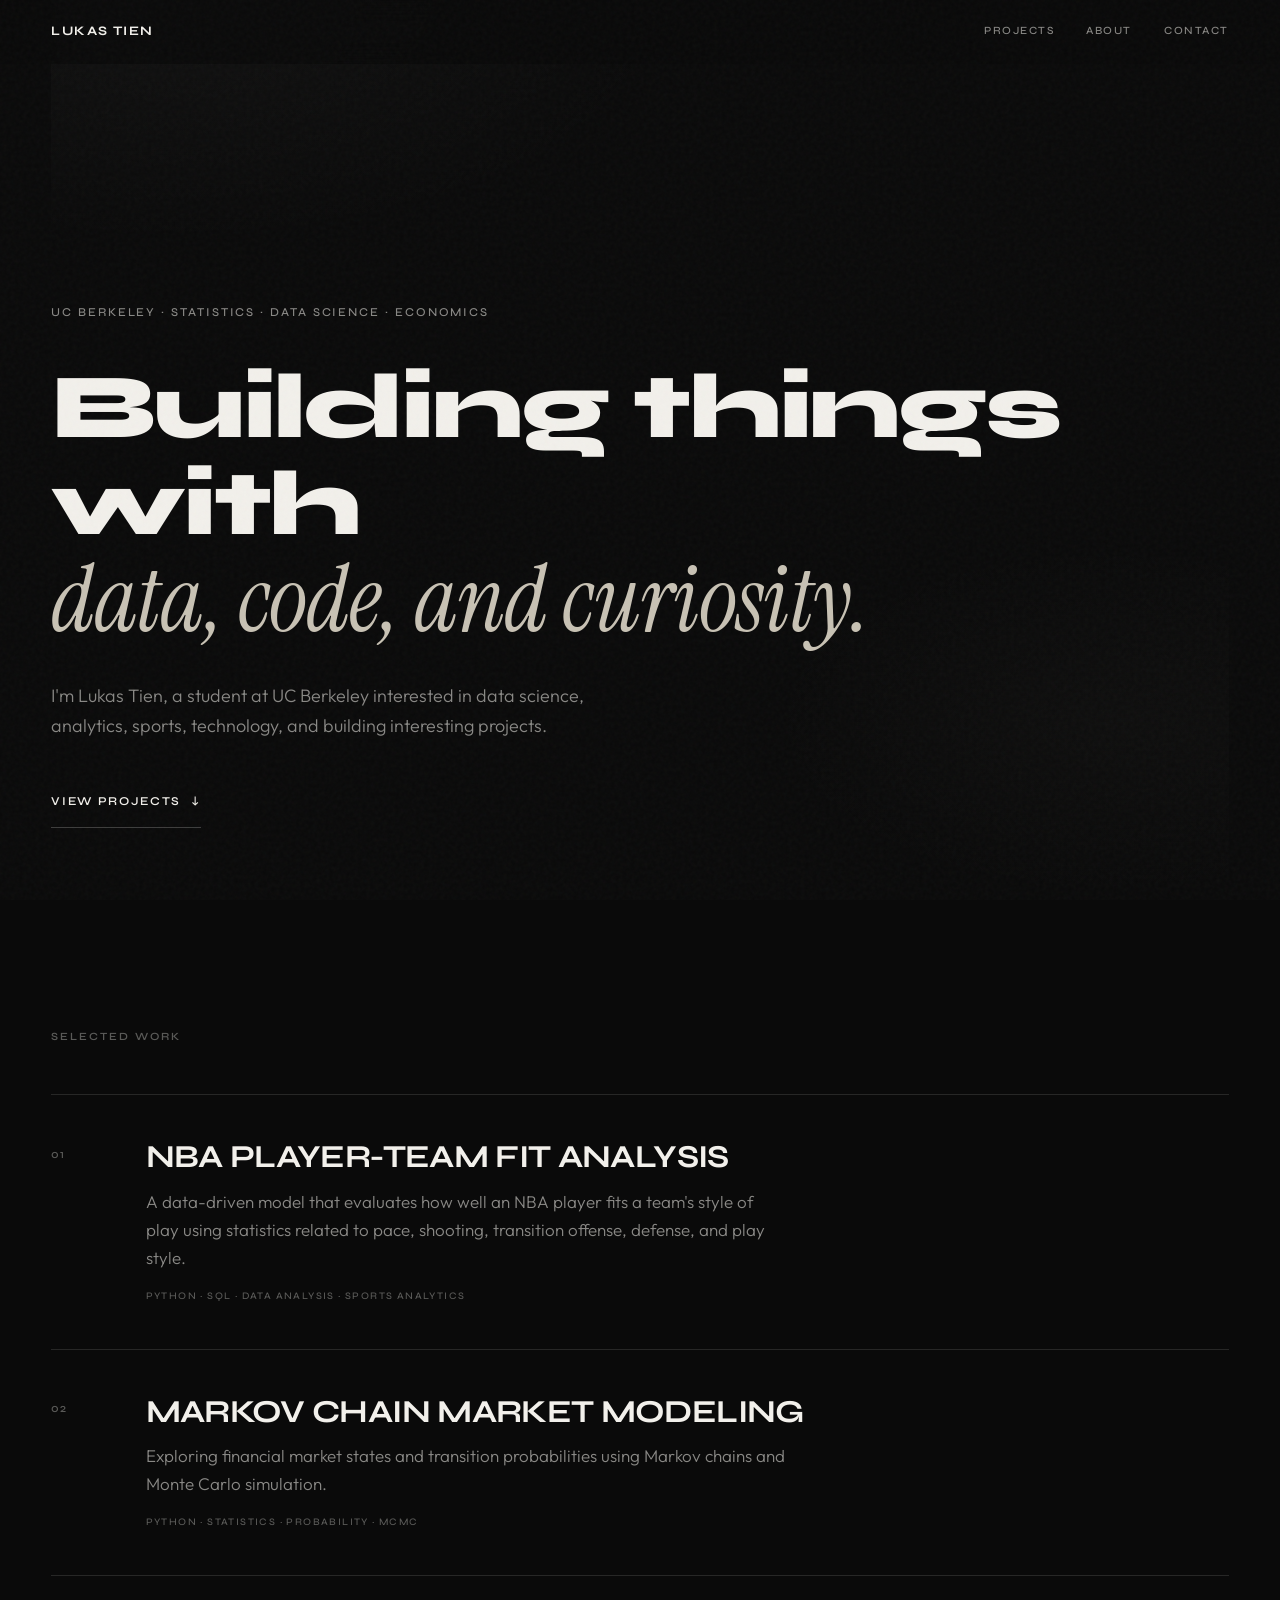
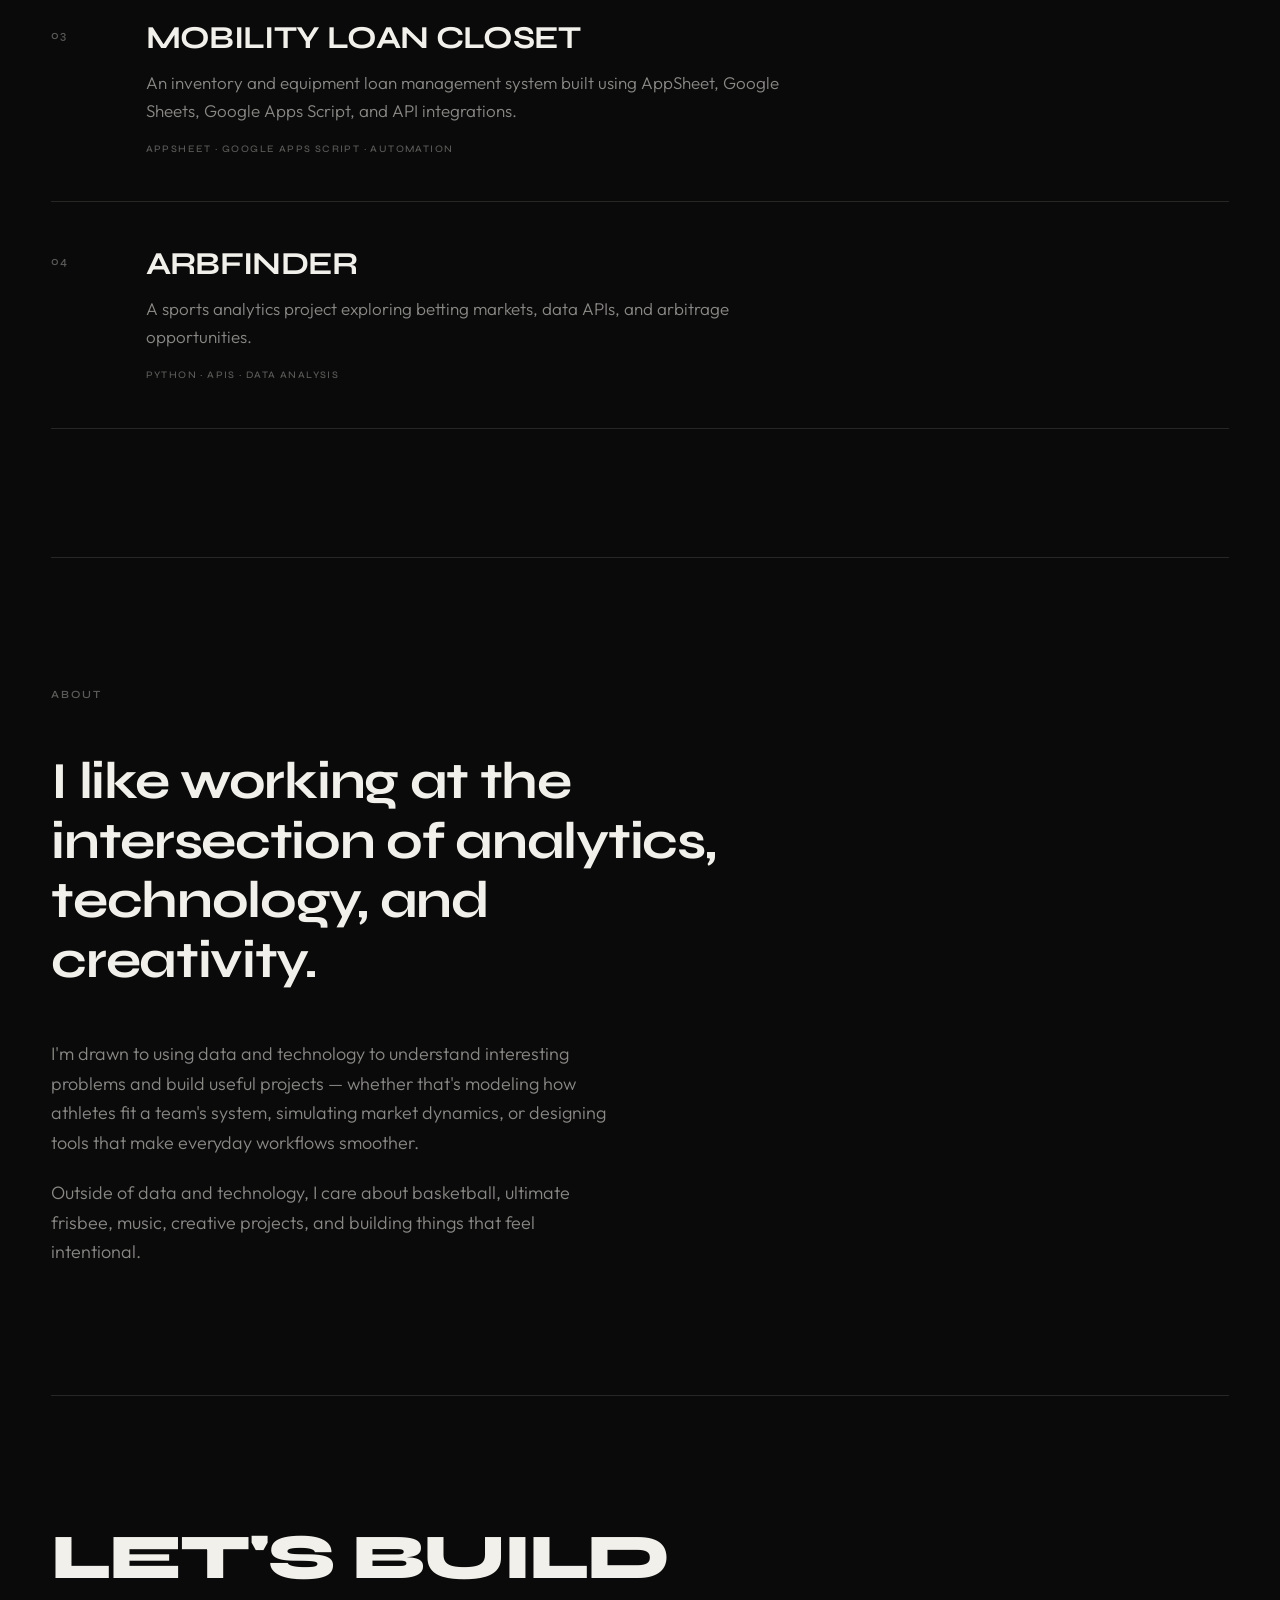
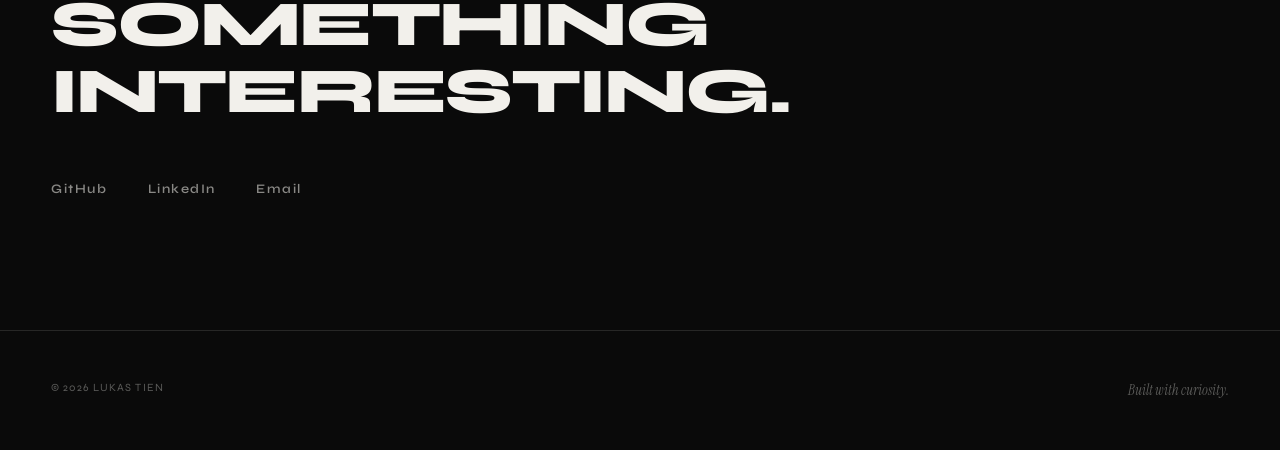
==== index.html @ 1d6b2a89 "Build personal portfolio website" ====
<!DOCTYPE html>
<html lang="en">
<head>
  <meta charset="UTF-8" />
  <meta name="viewport" content="width=device-width, initial-scale=1.0" />
  <meta name="description" content="Lukas Tien — UC Berkeley student exploring data science, analytics, and creative projects." />
  <title>Lukas Tien</title>

  <!-- Typography: Syne for display, Instrument Serif for accent, Outfit for body -->
  <link rel="preconnect" href="https://fonts.googleapis.com" />
  <link rel="preconnect" href="https://fonts.gstatic.com" crossorigin />
  <link href="https://fonts.googleapis.com/css2?family=Instrument+Serif:ital@0;1&family=Outfit:wght@300;400;500&family=Syne:wght@500;600;700;800&display=swap" rel="stylesheet" />

  <link rel="stylesheet" href="styles.css" />
</head>
<body>
  <!-- Navigation -->
  <header class="site-header">
    <a href="#top" class="logo">LUKAS TIEN</a>
    <nav class="nav" aria-label="Primary">
      <a href="#projects">PROJECTS</a>
      <a href="#about">ABOUT</a>
      <a href="#contact">CONTACT</a>
    </nav>
    <button class="nav-toggle" aria-label="Open menu" aria-expanded="false">
      <span></span>
      <span></span>
    </button>
  </header>

  <nav class="mobile-nav" aria-label="Mobile" hidden>
    <a href="#projects">PROJECTS</a>
    <a href="#about">ABOUT</a>
    <a href="#contact">CONTACT</a>
  </nav>

  <main id="top">
    <!-- Hero -->
    <section class="hero" aria-label="Introduction">
      <p class="hero-eyebrow">UC BERKELEY · STATISTICS · DATA SCIENCE · ECONOMICS</p>
      <h1 class="hero-headline">
        Building things with<br />
        <em>data, code, and curiosity.</em>
      </h1>
      <p class="hero-desc">
        I'm Lukas Tien, a student at UC Berkeley interested in data science,
        analytics, sports, technology, and building interesting projects.
      </p>
      <a href="#projects" class="cta">VIEW PROJECTS <span class="cta-arrow">↓</span></a>
    </section>

    <!-- Projects -->
    <section id="projects" class="projects" aria-labelledby="projects-title">
      <h2 id="projects-title" class="section-label">SELECTED WORK</h2>

      <div class="project-list">
        <!-- Swap the <div class="project-link"> for an <a href="..."> when you have a project URL -->
        <article class="project">
          <div class="project-link">
            <span class="project-number">01</span>
            <div class="project-body">
              <h3 class="project-title">NBA PLAYER-TEAM FIT ANALYSIS</h3>
              <p class="project-desc">
                A data-driven model that evaluates how well an NBA player fits a team's
                style of play using statistics related to pace, shooting, transition
                offense, defense, and play style.
              </p>
              <p class="project-tech">PYTHON · SQL · DATA ANALYSIS · SPORTS ANALYTICS</p>
            </div>
            <span class="project-indicator" aria-hidden="true">→</span>
          </div>
        </article>

        <article class="project">
          <div class="project-link">
            <span class="project-number">02</span>
            <div class="project-body">
              <h3 class="project-title">MARKOV CHAIN MARKET MODELING</h3>
              <p class="project-desc">
                Exploring financial market states and transition probabilities using
                Markov chains and Monte Carlo simulation.
              </p>
              <p class="project-tech">PYTHON · STATISTICS · PROBABILITY · MCMC</p>
            </div>
            <span class="project-indicator" aria-hidden="true">→</span>
          </div>
        </article>

        <article class="project">
          <div class="project-link">
            <span class="project-number">03</span>
            <div class="project-body">
              <h3 class="project-title">MOBILITY LOAN CLOSET</h3>
              <p class="project-desc">
                An inventory and equipment loan management system built using AppSheet,
                Google Sheets, Google Apps Script, and API integrations.
              </p>
              <p class="project-tech">APPSHEET · GOOGLE APPS SCRIPT · AUTOMATION</p>
            </div>
            <span class="project-indicator" aria-hidden="true">→</span>
          </div>
        </article>

        <article class="project">
          <div class="project-link">
            <span class="project-number">04</span>
            <div class="project-body">
              <h3 class="project-title">ARBFINDER</h3>
              <p class="project-desc">
                A sports analytics project exploring betting markets, data APIs,
                and arbitrage opportunities.
              </p>
              <p class="project-tech">PYTHON · APIS · DATA ANALYSIS</p>
            </div>
            <span class="project-indicator" aria-hidden="true">→</span>
          </div>
        </article>
      </div>
    </section>

    <!-- About -->
    <section id="about" class="about" aria-labelledby="about-title">
      <h2 id="about-title" class="section-label">ABOUT</h2>
      <p class="about-lead">
        I like working at the intersection of analytics, technology, and creativity.
      </p>
      <div class="about-content">
        <p>
          I'm drawn to using data and technology to understand interesting problems
          and build useful projects — whether that's modeling how athletes fit a
          team's system, simulating market dynamics, or designing tools that make
          everyday workflows smoother.
        </p>
        <p>
          Outside of data and technology, I care about basketball, ultimate frisbee,
          music, creative projects, and building things that feel intentional.
        </p>
      </div>
    </section>

    <!-- Contact -->
    <section id="contact" class="contact" aria-labelledby="contact-title">
      <h2 id="contact-title" class="contact-headline">
        LET'S BUILD SOMETHING INTERESTING.
      </h2>
      <ul class="contact-links">
        <!-- Replace these URLs with your own -->
        <li>
          <a href="https://github.com/lukastien" target="_blank" rel="noopener noreferrer">
            GitHub
          </a>
        </li>
        <li>
          <!-- TODO: Replace with your LinkedIn URL -->
          <a href="https://linkedin.com/in/YOUR_LINKEDIN" target="_blank" rel="noopener noreferrer">
            LinkedIn
          </a>
        </li>
        <li>
          <!-- TODO: Replace with your email -->
          <a href="mailto:YOUR_EMAIL@example.com">
            Email
          </a>
        </li>
      </ul>
    </section>
  </main>

  <footer class="site-footer">
    <p>© 2026 LUKAS TIEN</p>
    <p class="footer-note">Built with curiosity.</p>
  </footer>

  <script src="script.js"></script>
</body>
</html>
---- styles.css ----
/* ========================================
   Lukas Tien — Portfolio
   Minimal editorial / creative studio
   ======================================== */

:root {
  --bg: #0a0a0a;
  --bg-elevated: #111111;
  --text: #f2f0eb;
  --text-muted: rgba(242, 240, 235, 0.55);
  --text-faint: rgba(242, 240, 235, 0.35);
  --border: rgba(242, 240, 235, 0.12);
  --border-strong: rgba(242, 240, 235, 0.22);
  --accent-serif: #c8c2b4;

  --font-display: "Syne", sans-serif;
  --font-serif: "Instrument Serif", Georgia, serif;
  --font-body: "Outfit", sans-serif;

  --space-xs: 0.5rem;
  --space-sm: 1rem;
  --space-md: 1.5rem;
  --space-lg: 3rem;
  --space-xl: 5rem;
  --space-2xl: 8rem;

  --header-h: 4rem;
  --ease: cubic-bezier(0.22, 1, 0.36, 1);
}

/* Reset */
*,
*::before,
*::after {
  box-sizing: border-box;
  margin: 0;
  padding: 0;
}

html {
  scroll-behavior: smooth;
  scroll-padding-top: var(--header-h);
}

body {
  background: var(--bg);
  color: var(--text);
  font-family: var(--font-body);
  font-weight: 300;
  font-size: 1.0625rem;
  line-height: 1.65;
  -webkit-font-smoothing: antialiased;
  -moz-osx-font-smoothing: grayscale;
  overflow-x: hidden;
}

a {
  color: inherit;
  text-decoration: none;
}

img {
  max-width: 100%;
  display: block;
}

ul {
  list-style: none;
}

/* Subtle grain texture for atmosphere (not a flat single color) */
body::before {
  content: "";
  position: fixed;
  inset: 0;
  pointer-events: none;
  z-index: 9999;
  opacity: 0.035;
  background-image: url("data:image/svg+xml,%3Csvg viewBox='0 0 256 256' xmlns='http://www.w3.org/2000/svg'%3E%3Cfilter id='n'%3E%3CfeTurbulence type='fractalNoise' baseFrequency='0.85' numOctaves='4' stitchTiles='stitch'/%3E%3C/filter%3E%3Crect width='100%25' height='100%25' filter='url(%23n)'/%3E%3C/svg%3E");
}

/* ========================================
   Header / Nav
   ======================================== */

.site-header {
  position: fixed;
  top: 0;
  left: 0;
  right: 0;
  z-index: 100;
  display: flex;
  align-items: center;
  justify-content: space-between;
  height: var(--header-h);
  padding: 0 clamp(1.25rem, 4vw, 3.5rem);
  background: rgba(10, 10, 10, 0.85);
  backdrop-filter: blur(12px);
  -webkit-backdrop-filter: blur(12px);
  border-bottom: 1px solid transparent;
  transition: border-color 0.3s var(--ease);
}

.site-header.scrolled {
  border-bottom-color: var(--border);
}

.logo {
  font-family: var(--font-display);
  font-weight: 700;
  font-size: 0.8125rem;
  letter-spacing: 0.12em;
  transition: opacity 0.25s var(--ease);
}

.logo:hover {
  opacity: 0.6;
}

.nav {
  display: flex;
  gap: 2rem;
}

.nav a {
  font-family: var(--font-display);
  font-weight: 500;
  font-size: 0.6875rem;
  letter-spacing: 0.14em;
  color: var(--text-muted);
  transition: color 0.25s var(--ease);
}

.nav a:hover {
  color: var(--text);
}

.nav-toggle {
  display: none;
  flex-direction: column;
  justify-content: center;
  gap: 6px;
  width: 2rem;
  height: 2rem;
  background: none;
  border: none;
  cursor: pointer;
  padding: 0;
}

.nav-toggle span {
  display: block;
  width: 100%;
  height: 1px;
  background: var(--text);
  transition: transform 0.3s var(--ease), opacity 0.3s var(--ease);
}

.nav-toggle[aria-expanded="true"] span:first-child {
  transform: translateY(3.5px) rotate(45deg);
}

.nav-toggle[aria-expanded="true"] span:last-child {
  transform: translateY(-3.5px) rotate(-45deg);
}

.mobile-nav {
  position: fixed;
  top: var(--header-h);
  left: 0;
  right: 0;
  z-index: 99;
  display: flex;
  flex-direction: column;
  gap: 0;
  background: var(--bg);
  border-bottom: 1px solid var(--border);
  padding: 0.5rem 0;
}

.mobile-nav[hidden] {
  display: none;
}

.mobile-nav a {
  font-family: var(--font-display);
  font-weight: 600;
  font-size: 0.875rem;
  letter-spacing: 0.12em;
  padding: 1.1rem clamp(1.25rem, 4vw, 3.5rem);
  color: var(--text-muted);
  border-bottom: 1px solid var(--border);
  transition: color 0.2s var(--ease), padding-left 0.25s var(--ease);
}

.mobile-nav a:last-child {
  border-bottom: none;
}

.mobile-nav a:hover {
  color: var(--text);
  padding-left: calc(clamp(1.25rem, 4vw, 3.5rem) + 0.35rem);
}

/* ========================================
   Shared
   ======================================== */

.section-label {
  font-family: var(--font-display);
  font-weight: 600;
  font-size: 0.6875rem;
  letter-spacing: 0.18em;
  color: var(--text-faint);
  margin-bottom: var(--space-lg);
}

main {
  padding: 0 clamp(1.25rem, 4vw, 3.5rem);
}

/* ========================================
   Hero
   ======================================== */

.hero {
  min-height: 100vh;
  min-height: 100dvh;
  display: flex;
  flex-direction: column;
  justify-content: flex-end;
  padding-top: calc(var(--header-h) + var(--space-xl));
  padding-bottom: clamp(3rem, 8vh, 5.5rem);
  /* Soft radial wash — atmosphere without gradients as the main idea */
  background:
    radial-gradient(ellipse 80% 50% at 10% 0%, rgba(242, 240, 235, 0.03) 0%, transparent 55%),
    radial-gradient(ellipse 60% 40% at 90% 80%, rgba(200, 194, 180, 0.025) 0%, transparent 50%);
}

.hero-eyebrow {
  font-family: var(--font-display);
  font-weight: 500;
  font-size: clamp(0.625rem, 1.2vw, 0.75rem);
  letter-spacing: 0.16em;
  color: var(--text-muted);
  margin-bottom: clamp(1.5rem, 4vh, 2.5rem);
  max-width: 42rem;
}

.hero-headline {
  font-family: var(--font-display);
  font-weight: 800;
  font-size: clamp(2.4rem, 7.2vw, 5.75rem);
  line-height: 1.05;
  letter-spacing: -0.03em;
  max-width: 14ch;
  margin-bottom: clamp(1.5rem, 3.5vh, 2.25rem);
}

.hero-headline em {
  font-family: var(--font-serif);
  font-style: italic;
  font-weight: 400;
  color: var(--accent-serif);
  letter-spacing: -0.01em;
}

.hero-desc {
  max-width: 34rem;
  color: var(--text-muted);
  font-size: clamp(1rem, 1.5vw, 1.125rem);
  margin-bottom: clamp(2rem, 4vh, 3rem);
  font-weight: 300;
}

.cta {
  display: inline-flex;
  align-items: center;
  gap: 0.65rem;
  font-family: var(--font-display);
  font-weight: 600;
  font-size: 0.75rem;
  letter-spacing: 0.14em;
  padding: 0.95rem 0;
  border-bottom: 1px solid var(--border-strong);
  transition: border-color 0.3s var(--ease), opacity 0.3s var(--ease);
  width: fit-content;
}

.cta:hover {
  border-bottom-color: var(--text);
}

.cta-arrow {
  display: inline-block;
  transition: transform 0.3s var(--ease);
}

.cta:hover .cta-arrow {
  transform: translateY(3px);
}

/* ========================================
   Projects
   ======================================== */

.projects {
  padding-top: var(--space-2xl);
  padding-bottom: var(--space-xl);
}

.project-list {
  border-top: 1px solid var(--border);
}

.project {
  border-bottom: 1px solid var(--border);
}

.project-link {
  display: grid;
  grid-template-columns: 3.5rem 1fr auto;
  gap: clamp(1rem, 3vw, 2.5rem);
  align-items: start;
  padding: clamp(1.75rem, 3.5vw, 2.75rem) 0;
  transition: background-color 0.35s var(--ease), padding-left 0.35s var(--ease);
}

.project-link:hover {
  padding-left: 0.5rem;
}

.project-number {
  font-family: var(--font-display);
  font-weight: 500;
  font-size: 0.75rem;
  letter-spacing: 0.08em;
  color: var(--text-faint);
  padding-top: 0.35rem;
  transition: color 0.3s var(--ease);
}

.project-title {
  font-family: var(--font-display);
  font-weight: 700;
  font-size: clamp(1.25rem, 3.2vw, 2rem);
  letter-spacing: -0.02em;
  line-height: 1.15;
  margin-bottom: 0.75rem;
  transition: transform 0.35s var(--ease), letter-spacing 0.35s var(--ease);
}

.project-link:hover .project-title {
  transform: translateX(4px);
  letter-spacing: -0.01em;
}

.project-link:hover .project-number {
  color: var(--text-muted);
}

.project-desc {
  color: var(--text-muted);
  font-size: clamp(0.9375rem, 1.4vw, 1.0625rem);
  max-width: 40rem;
  margin-bottom: 1rem;
  transition: opacity 0.3s var(--ease);
}

.project-link:hover .project-desc {
  opacity: 0.85;
}

.project-tech {
  font-family: var(--font-display);
  font-weight: 500;
  font-size: 0.625rem;
  letter-spacing: 0.14em;
  color: var(--text-faint);
}

.project-indicator {
  font-size: 1.25rem;
  color: var(--text);
  opacity: 0;
  transform: translateX(-8px);
  transition: opacity 0.3s var(--ease), transform 0.35s var(--ease);
  padding-top: 0.25rem;
  align-self: center;
}

.project-link:hover .project-indicator {
  opacity: 1;
  transform: translateX(0);
}

/* ========================================
   About
   ======================================== */

.about {
  padding-top: var(--space-2xl);
  padding-bottom: var(--space-2xl);
  border-top: 1px solid var(--border);
  margin-top: var(--space-lg);
}

.about-lead {
  font-family: var(--font-display);
  font-weight: 700;
  font-size: clamp(1.75rem, 4.5vw, 3.25rem);
  line-height: 1.15;
  letter-spacing: -0.025em;
  max-width: 18ch;
  margin-bottom: var(--space-lg);
}

.about-content {
  max-width: 36rem;
  display: flex;
  flex-direction: column;
  gap: 1.25rem;
}

.about-content p {
  color: var(--text-muted);
  font-size: clamp(1rem, 1.5vw, 1.125rem);
}

/* ========================================
   Contact
   ======================================== */

.contact {
  padding-top: var(--space-2xl);
  padding-bottom: var(--space-2xl);
  border-top: 1px solid var(--border);
}

.contact-headline {
  font-family: var(--font-display);
  font-weight: 800;
  font-size: clamp(2rem, 5.5vw, 4rem);
  line-height: 1.05;
  letter-spacing: -0.03em;
  max-width: 12ch;
  margin-bottom: var(--space-lg);
}

.contact-links {
  display: flex;
  flex-wrap: wrap;
  gap: 0.5rem 2.5rem;
}

.contact-links a {
  font-family: var(--font-display);
  font-weight: 600;
  font-size: 0.8125rem;
  letter-spacing: 0.12em;
  color: var(--text-muted);
  border-bottom: 1px solid transparent;
  padding-bottom: 0.2rem;
  transition: color 0.25s var(--ease), border-color 0.25s var(--ease);
}

.contact-links a:hover {
  color: var(--text);
  border-bottom-color: var(--text);
}

/* ========================================
   Footer
   ======================================== */

.site-footer {
  display: flex;
  flex-wrap: wrap;
  justify-content: space-between;
  gap: 0.75rem 2rem;
  padding: var(--space-lg) clamp(1.25rem, 4vw, 3.5rem);
  border-top: 1px solid var(--border);
  font-family: var(--font-display);
  font-size: 0.6875rem;
  letter-spacing: 0.1em;
  color: var(--text-faint);
}

.footer-note {
  font-family: var(--font-serif);
  font-style: italic;
  letter-spacing: 0;
  font-size: 0.875rem;
}

/* ========================================
   Responsive — Tablet
   ======================================== */

@media (max-width: 900px) {
  .project-link {
    grid-template-columns: 2.5rem 1fr;
  }

  .project-indicator {
    display: none;
  }

  .hero-headline {
    max-width: 100%;
  }
}

/* ========================================
   Responsive — Mobile
   ======================================== */

@media (max-width: 700px) {
  .nav {
    display: none;
  }

  .nav-toggle {
    display: flex;
  }

  .hero {
    justify-content: center;
    padding-top: calc(var(--header-h) + 2rem);
    padding-bottom: 3rem;
  }

  .hero-eyebrow {
    letter-spacing: 0.1em;
    line-height: 1.6;
  }

  .project-link {
    grid-template-columns: 1fr;
    gap: 0.65rem;
    padding: 1.5rem 0;
  }

  .project-link:hover {
    padding-left: 0;
  }

  .project-number {
    padding-top: 0;
  }

  .project-link:hover .project-title {
    transform: none;
  }

  .project-title {
    font-size: 1.2rem;
  }

  .about-lead {
    max-width: 100%;
  }

  .contact-headline {
    max-width: 100%;
  }

  .contact-links {
    flex-direction: column;
    gap: 1.25rem;
  }

  .contact-links a {
    font-size: 0.9375rem;
    /* Larger tap targets on mobile */
    padding: 0.35rem 0;
  }

  .site-footer {
    flex-direction: column;
    gap: 0.5rem;
  }
}

/* Reduced motion */
@media (prefers-reduced-motion: reduce) {
  html {
    scroll-behavior: auto;
  }

  *,
  *::before,
  *::after {
    transition-duration: 0.01ms !important;
    animation-duration: 0.01ms !important;
  }
}
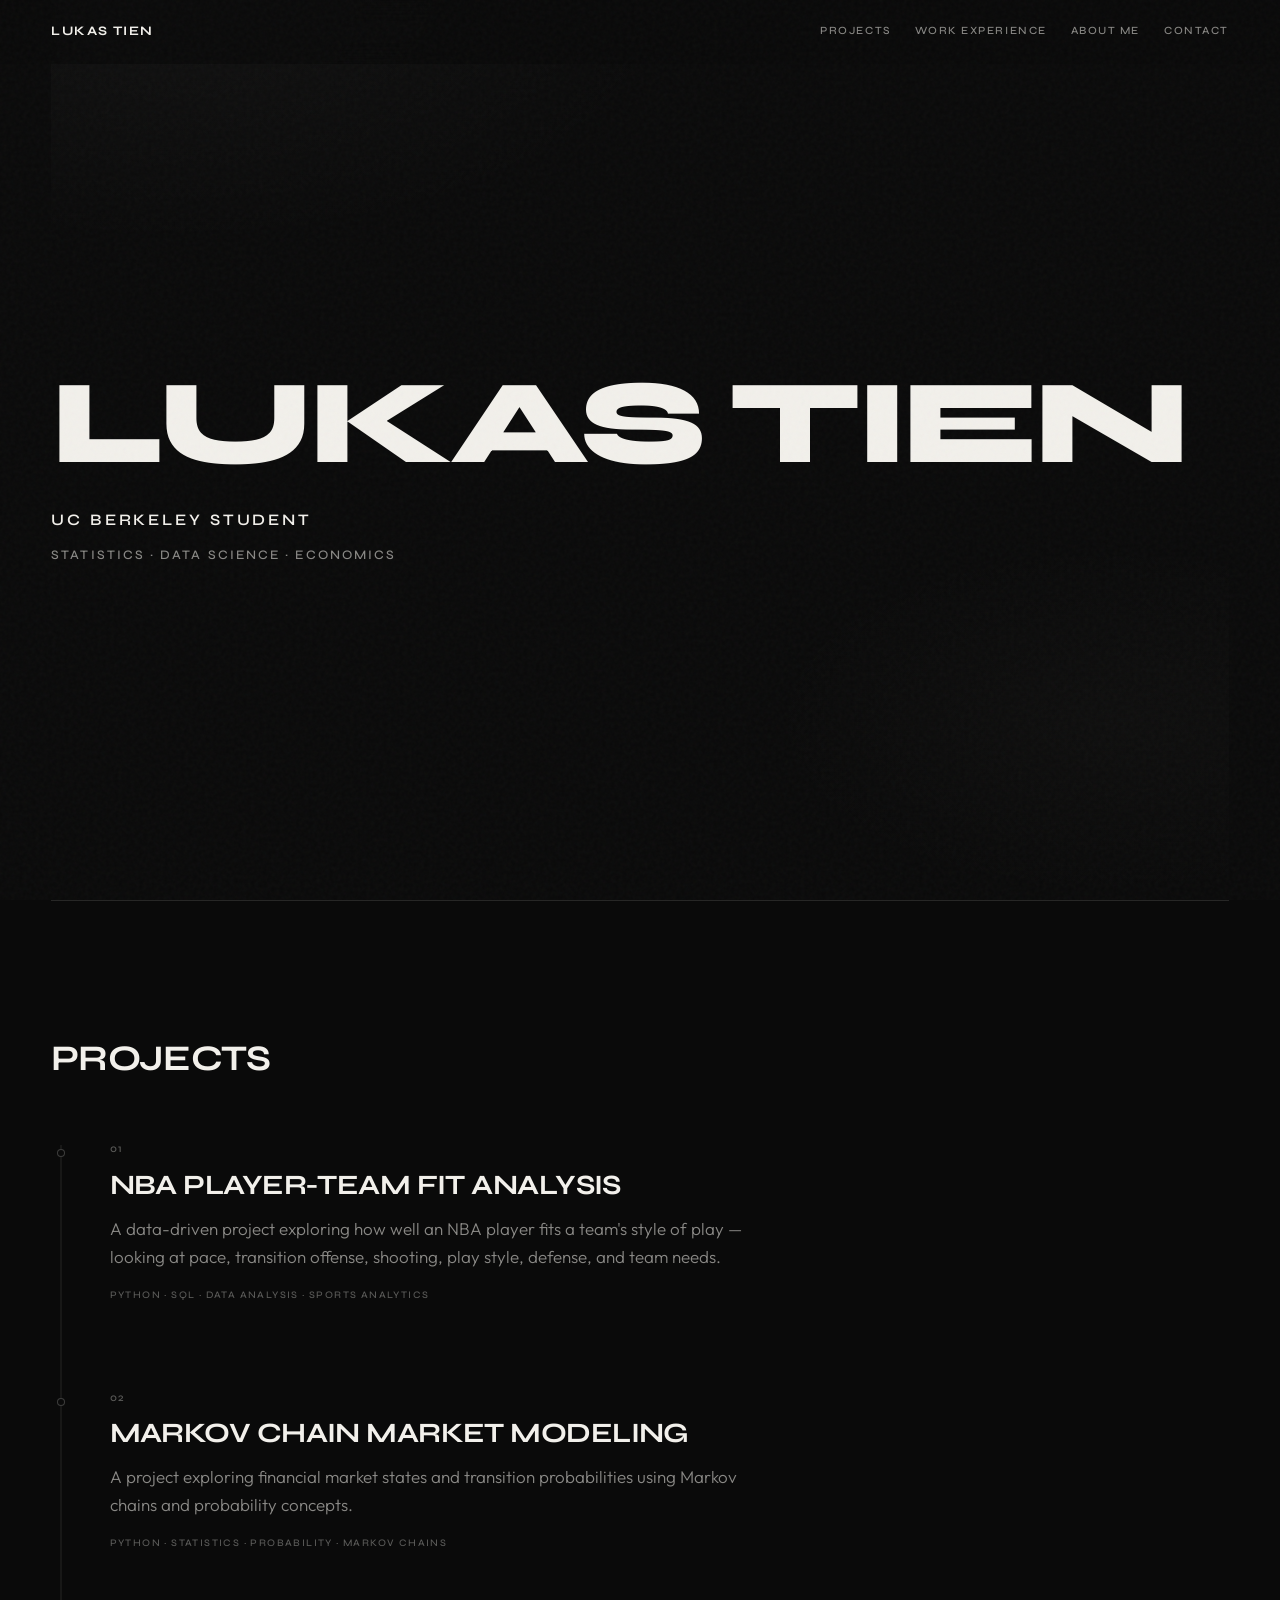
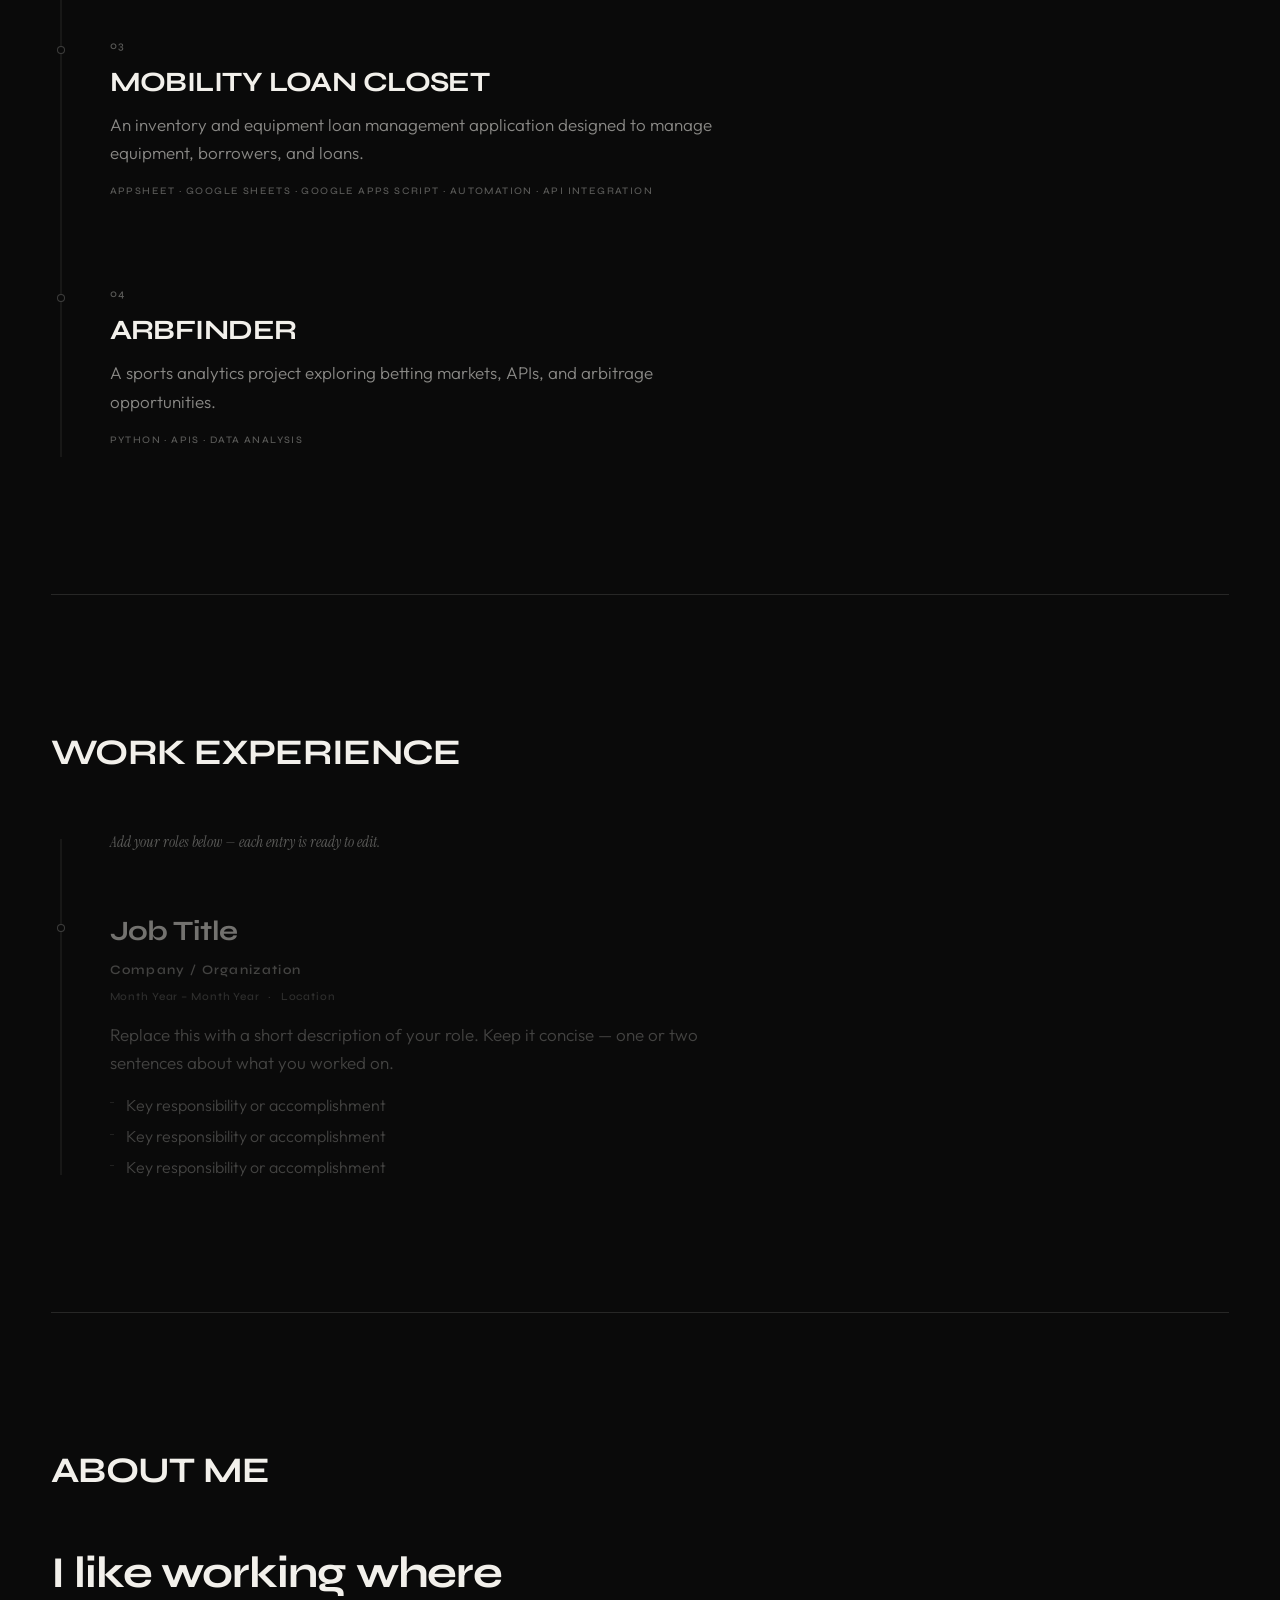
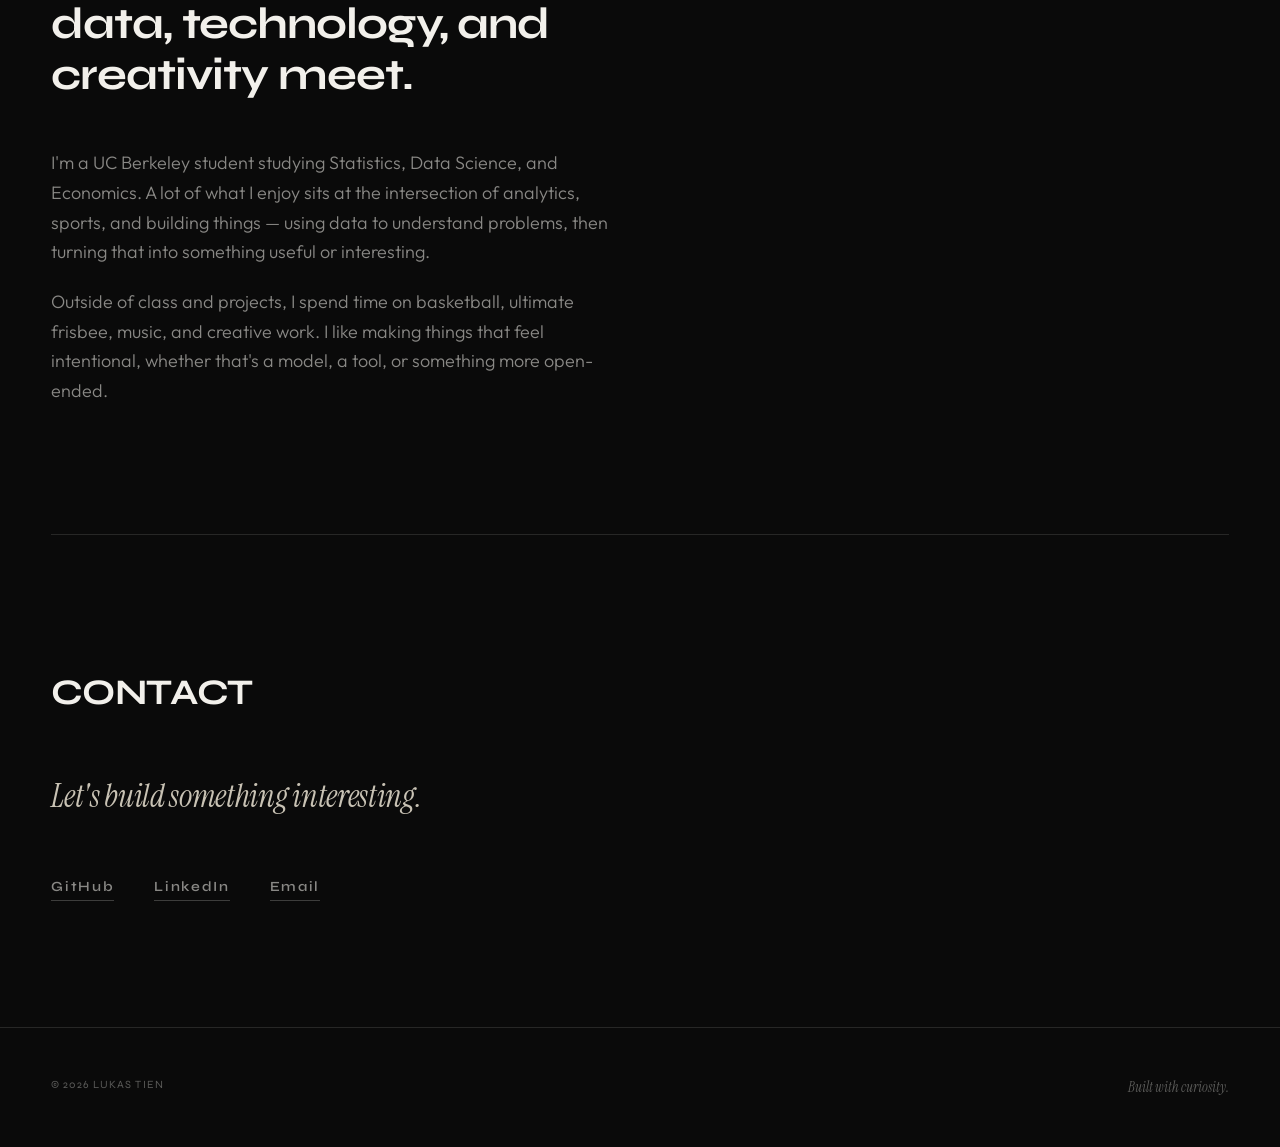
==== commit 5acd3177: "Update portfolio sections and navigation" ====
--- a/index.html
+++ b/index.html
@@ -3,7 +3,7 @@
 <head>
   <meta charset="UTF-8" />
   <meta name="viewport" content="width=device-width, initial-scale=1.0" />
-  <meta name="description" content="Lukas Tien — UC Berkeley student exploring data science, analytics, and creative projects." />
+  <meta name="description" content="Lukas Tien — UC Berkeley student studying Statistics, Data Science, and Economics." />
   <title>Lukas Tien</title>
 
   <!-- Typography: Syne for display, Instrument Serif for accent, Outfit for body -->
@@ -19,7 +19,8 @@
     <a href="#top" class="logo">LUKAS TIEN</a>
     <nav class="nav" aria-label="Primary">
       <a href="#projects">PROJECTS</a>
-      <a href="#about">ABOUT</a>
+      <a href="#experience">WORK EXPERIENCE</a>
+      <a href="#about">ABOUT ME</a>
       <a href="#contact">CONTACT</a>
     </nav>
     <button class="nav-toggle" aria-label="Open menu" aria-expanded="false">
@@ -30,121 +31,188 @@
 
   <nav class="mobile-nav" aria-label="Mobile" hidden>
     <a href="#projects">PROJECTS</a>
-    <a href="#about">ABOUT</a>
+    <a href="#experience">WORK EXPERIENCE</a>
+    <a href="#about">ABOUT ME</a>
     <a href="#contact">CONTACT</a>
   </nav>
 
   <main id="top">
     <!-- Hero -->
     <section class="hero" aria-label="Introduction">
-      <p class="hero-eyebrow">UC BERKELEY · STATISTICS · DATA SCIENCE · ECONOMICS</p>
-      <h1 class="hero-headline">
-        Building things with<br />
-        <em>data, code, and curiosity.</em>
-      </h1>
-      <p class="hero-desc">
-        I'm Lukas Tien, a student at UC Berkeley interested in data science,
-        analytics, sports, technology, and building interesting projects.
-      </p>
-      <a href="#projects" class="cta">VIEW PROJECTS <span class="cta-arrow">↓</span></a>
+      <h1 class="hero-name">LUKAS TIEN</h1>
+      <p class="hero-role">UC BERKELEY STUDENT</p>
+      <p class="hero-fields">STATISTICS · DATA SCIENCE · ECONOMICS</p>
     </section>
 
     <!-- Projects -->
-    <section id="projects" class="projects" aria-labelledby="projects-title">
-      <h2 id="projects-title" class="section-label">SELECTED WORK</h2>
-
-      <div class="project-list">
-        <!-- Swap the <div class="project-link"> for an <a href="..."> when you have a project URL -->
-        <article class="project">
-          <div class="project-link">
-            <span class="project-number">01</span>
-            <div class="project-body">
-              <h3 class="project-title">NBA PLAYER-TEAM FIT ANALYSIS</h3>
-              <p class="project-desc">
-                A data-driven model that evaluates how well an NBA player fits a team's
-                style of play using statistics related to pace, shooting, transition
-                offense, defense, and play style.
-              </p>
-              <p class="project-tech">PYTHON · SQL · DATA ANALYSIS · SPORTS ANALYTICS</p>
-            </div>
-            <span class="project-indicator" aria-hidden="true">→</span>
-          </div>
-        </article>
-
-        <article class="project">
-          <div class="project-link">
-            <span class="project-number">02</span>
-            <div class="project-body">
-              <h3 class="project-title">MARKOV CHAIN MARKET MODELING</h3>
-              <p class="project-desc">
-                Exploring financial market states and transition probabilities using
-                Markov chains and Monte Carlo simulation.
-              </p>
-              <p class="project-tech">PYTHON · STATISTICS · PROBABILITY · MCMC</p>
-            </div>
-            <span class="project-indicator" aria-hidden="true">→</span>
-          </div>
-        </article>
-
-        <article class="project">
-          <div class="project-link">
-            <span class="project-number">03</span>
-            <div class="project-body">
-              <h3 class="project-title">MOBILITY LOAN CLOSET</h3>
-              <p class="project-desc">
-                An inventory and equipment loan management system built using AppSheet,
-                Google Sheets, Google Apps Script, and API integrations.
-              </p>
-              <p class="project-tech">APPSHEET · GOOGLE APPS SCRIPT · AUTOMATION</p>
-            </div>
-            <span class="project-indicator" aria-hidden="true">→</span>
-          </div>
-        </article>
-
-        <article class="project">
-          <div class="project-link">
-            <span class="project-number">04</span>
-            <div class="project-body">
-              <h3 class="project-title">ARBFINDER</h3>
-              <p class="project-desc">
-                A sports analytics project exploring betting markets, data APIs,
-                and arbitrage opportunities.
-              </p>
-              <p class="project-tech">PYTHON · APIS · DATA ANALYSIS</p>
-            </div>
-            <span class="project-indicator" aria-hidden="true">→</span>
+    <section id="projects" class="section projects" aria-labelledby="projects-title">
+      <h2 id="projects-title" class="section-title">PROJECTS</h2>
+
+      <div class="timeline">
+        <!--
+          To add a project: copy an article.timeline-item below.
+          To link a GitHub repo: set the href on .timeline-repo (remove "hidden" class).
+        -->
+        <article class="timeline-item">
+          <div class="timeline-marker" aria-hidden="true">
+            <span class="timeline-dot"></span>
+          </div>
+          <div class="timeline-content">
+            <span class="timeline-meta">01</span>
+            <h3 class="timeline-heading">NBA PLAYER-TEAM FIT ANALYSIS</h3>
+            <p class="timeline-desc">
+              A data-driven project exploring how well an NBA player fits a team's
+              style of play — looking at pace, transition offense, shooting,
+              play style, defense, and team needs.
+            </p>
+            <p class="timeline-tech">PYTHON · SQL · DATA ANALYSIS · SPORTS ANALYTICS</p>
+            <!-- TODO: Replace # with your project GitHub URL, then remove class="hidden" -->
+            <a class="timeline-repo hidden" href="#" target="_blank" rel="noopener noreferrer">View on GitHub →</a>
+          </div>
+        </article>
+
+        <article class="timeline-item">
+          <div class="timeline-marker" aria-hidden="true">
+            <span class="timeline-dot"></span>
+          </div>
+          <div class="timeline-content">
+            <span class="timeline-meta">02</span>
+            <h3 class="timeline-heading">MARKOV CHAIN MARKET MODELING</h3>
+            <p class="timeline-desc">
+              A project exploring financial market states and transition
+              probabilities using Markov chains and probability concepts.
+            </p>
+            <p class="timeline-tech">PYTHON · STATISTICS · PROBABILITY · MARKOV CHAINS</p>
+            <!-- TODO: Replace # with your project GitHub URL, then remove class="hidden" -->
+            <a class="timeline-repo hidden" href="#" target="_blank" rel="noopener noreferrer">View on GitHub →</a>
+          </div>
+        </article>
+
+        <article class="timeline-item">
+          <div class="timeline-marker" aria-hidden="true">
+            <span class="timeline-dot"></span>
+          </div>
+          <div class="timeline-content">
+            <span class="timeline-meta">03</span>
+            <h3 class="timeline-heading">MOBILITY LOAN CLOSET</h3>
+            <p class="timeline-desc">
+              An inventory and equipment loan management application designed
+              to manage equipment, borrowers, and loans.
+            </p>
+            <p class="timeline-tech">APPSHEET · GOOGLE SHEETS · GOOGLE APPS SCRIPT · AUTOMATION · API INTEGRATION</p>
+            <!-- TODO: Replace # with your project GitHub URL, then remove class="hidden" -->
+            <a class="timeline-repo hidden" href="#" target="_blank" rel="noopener noreferrer">View on GitHub →</a>
+          </div>
+        </article>
+
+        <article class="timeline-item">
+          <div class="timeline-marker" aria-hidden="true">
+            <span class="timeline-dot"></span>
+          </div>
+          <div class="timeline-content">
+            <span class="timeline-meta">04</span>
+            <h3 class="timeline-heading">ARBFINDER</h3>
+            <p class="timeline-desc">
+              A sports analytics project exploring betting markets, APIs,
+              and arbitrage opportunities.
+            </p>
+            <p class="timeline-tech">PYTHON · APIS · DATA ANALYSIS</p>
+            <!-- TODO: Replace # with your project GitHub URL, then remove class="hidden" -->
+            <a class="timeline-repo hidden" href="#" target="_blank" rel="noopener noreferrer">View on GitHub →</a>
           </div>
         </article>
       </div>
     </section>
 
-    <!-- About -->
-    <section id="about" class="about" aria-labelledby="about-title">
-      <h2 id="about-title" class="section-label">ABOUT</h2>
+    <!-- Work Experience -->
+    <section id="experience" class="section experience" aria-labelledby="experience-title">
+      <h2 id="experience-title" class="section-title">WORK EXPERIENCE</h2>
+
+      <div class="timeline timeline--experience">
+        <!--
+          To add experience: copy an article.timeline-item below and fill in the fields.
+          Delete the empty-state note once you add your first role.
+        -->
+        <p class="experience-note">
+          Add your roles below — each entry is ready to edit.
+        </p>
+
+        <!-- EXAMPLE ENTRY (edit or duplicate this block)
+        <article class="timeline-item">
+          <div class="timeline-marker" aria-hidden="true">
+            <span class="timeline-dot"></span>
+          </div>
+          <div class="timeline-content">
+            <h3 class="timeline-heading">Job Title</h3>
+            <p class="experience-org">Company / Organization</p>
+            <p class="experience-details">
+              <span>Month Year – Month Year</span>
+              <span class="experience-sep">·</span>
+              <span>City, State</span>
+            </p>
+            <p class="timeline-desc">
+              Short description of what you did and what you accomplished.
+            </p>
+            <ul class="experience-bullets">
+              <li>Key responsibility or accomplishment</li>
+              <li>Key responsibility or accomplishment</li>
+            </ul>
+          </div>
+        </article>
+        -->
+
+        <article class="timeline-item experience-placeholder">
+          <div class="timeline-marker" aria-hidden="true">
+            <span class="timeline-dot"></span>
+          </div>
+          <div class="timeline-content">
+            <h3 class="timeline-heading">Job Title</h3>
+            <p class="experience-org">Company / Organization</p>
+            <p class="experience-details">
+              <span>Month Year – Month Year</span>
+              <span class="experience-sep">·</span>
+              <span>Location</span>
+            </p>
+            <p class="timeline-desc">
+              Replace this with a short description of your role. Keep it concise —
+              one or two sentences about what you worked on.
+            </p>
+            <ul class="experience-bullets">
+              <li>Key responsibility or accomplishment</li>
+              <li>Key responsibility or accomplishment</li>
+              <li>Key responsibility or accomplishment</li>
+            </ul>
+          </div>
+        </article>
+      </div>
+    </section>
+
+    <!-- About Me -->
+    <section id="about" class="section about" aria-labelledby="about-title">
+      <h2 id="about-title" class="section-title">ABOUT ME</h2>
       <p class="about-lead">
-        I like working at the intersection of analytics, technology, and creativity.
+        I like working where data, technology, and creativity meet.
       </p>
       <div class="about-content">
         <p>
-          I'm drawn to using data and technology to understand interesting problems
-          and build useful projects — whether that's modeling how athletes fit a
-          team's system, simulating market dynamics, or designing tools that make
-          everyday workflows smoother.
+          I'm a UC Berkeley student studying Statistics, Data Science, and Economics.
+          A lot of what I enjoy sits at the intersection of analytics, sports,
+          and building things — using data to understand problems, then turning
+          that into something useful or interesting.
         </p>
         <p>
-          Outside of data and technology, I care about basketball, ultimate frisbee,
-          music, creative projects, and building things that feel intentional.
+          Outside of class and projects, I spend time on basketball, ultimate
+          frisbee, music, and creative work. I like making things that feel
+          intentional, whether that's a model, a tool, or something more open-ended.
         </p>
       </div>
     </section>
 
     <!-- Contact -->
-    <section id="contact" class="contact" aria-labelledby="contact-title">
-      <h2 id="contact-title" class="contact-headline">
-        LET'S BUILD SOMETHING INTERESTING.
-      </h2>
+    <section id="contact" class="section contact" aria-labelledby="contact-title">
+      <h2 id="contact-title" class="section-title">CONTACT</h2>
+      <p class="contact-invite">Let's build something interesting.</p>
       <ul class="contact-links">
-        <!-- Replace these URLs with your own -->
         <li>
           <a href="https://github.com/lukastien" target="_blank" rel="noopener noreferrer">
             GitHub
--- a/styles.css
+++ b/styles.css
@@ -26,6 +26,7 @@
 
   --header-h: 4rem;
   --ease: cubic-bezier(0.22, 1, 0.36, 1);
+  --timeline-rail: 1.25rem;
 }
 
 /* Reset */
@@ -68,7 +69,11 @@
   list-style: none;
 }
 
-/* Subtle grain texture for atmosphere (not a flat single color) */
+.hidden {
+  display: none !important;
+}
+
+/* Subtle grain texture */
 body::before {
   content: "";
   position: fixed;
@@ -119,7 +124,9 @@
 
 .nav {
   display: flex;
-  gap: 2rem;
+  flex-wrap: wrap;
+  justify-content: flex-end;
+  gap: 1.5rem;
 }
 
 .nav a {
@@ -172,7 +179,6 @@
   z-index: 99;
   display: flex;
   flex-direction: column;
-  gap: 0;
   background: var(--bg);
   border-bottom: 1px solid var(--border);
   padding: 0.5rem 0;
@@ -185,7 +191,7 @@
 .mobile-nav a {
   font-family: var(--font-display);
   font-weight: 600;
-  font-size: 0.875rem;
+  font-size: 0.8125rem;
   letter-spacing: 0.12em;
   padding: 1.1rem clamp(1.25rem, 4vw, 3.5rem);
   color: var(--text-muted);
@@ -206,17 +212,22 @@
    Shared
    ======================================== */
 
-.section-label {
-  font-family: var(--font-display);
-  font-weight: 600;
-  font-size: 0.6875rem;
-  letter-spacing: 0.18em;
-  color: var(--text-faint);
-  margin-bottom: var(--space-lg);
-}
-
 main {
   padding: 0 clamp(1.25rem, 4vw, 3.5rem);
+}
+
+.section {
+  padding-top: var(--space-2xl);
+  padding-bottom: var(--space-2xl);
+  border-top: 1px solid var(--border);
+}
+
+.section-title {
+  font-family: var(--font-display);
+  font-weight: 700;
+  font-size: clamp(1.5rem, 3.5vw, 2.25rem);
+  letter-spacing: -0.02em;
+  margin-bottom: var(--space-lg);
 }
 
 /* ========================================
@@ -228,187 +239,245 @@
   min-height: 100dvh;
   display: flex;
   flex-direction: column;
-  justify-content: flex-end;
-  padding-top: calc(var(--header-h) + var(--space-xl));
-  padding-bottom: clamp(3rem, 8vh, 5.5rem);
-  /* Soft radial wash — atmosphere without gradients as the main idea */
+  justify-content: center;
+  padding-top: calc(var(--header-h) + var(--space-lg));
+  padding-bottom: var(--space-xl);
   background:
     radial-gradient(ellipse 80% 50% at 10% 0%, rgba(242, 240, 235, 0.03) 0%, transparent 55%),
     radial-gradient(ellipse 60% 40% at 90% 80%, rgba(200, 194, 180, 0.025) 0%, transparent 50%);
 }
 
-.hero-eyebrow {
+.hero-name {
+  font-family: var(--font-display);
+  font-weight: 800;
+  font-size: clamp(3rem, 10vw, 7.5rem);
+  line-height: 0.95;
+  letter-spacing: -0.04em;
+  margin-bottom: clamp(1.25rem, 3vh, 2rem);
+}
+
+.hero-role {
+  font-family: var(--font-display);
+  font-weight: 600;
+  font-size: clamp(0.8125rem, 1.6vw, 1rem);
+  letter-spacing: 0.18em;
+  color: var(--text);
+  margin-bottom: 0.75rem;
+}
+
+.hero-fields {
   font-family: var(--font-display);
   font-weight: 500;
-  font-size: clamp(0.625rem, 1.2vw, 0.75rem);
+  font-size: clamp(0.6875rem, 1.3vw, 0.8125rem);
   letter-spacing: 0.16em;
   color: var(--text-muted);
-  margin-bottom: clamp(1.5rem, 4vh, 2.5rem);
-  max-width: 42rem;
-}
-
-.hero-headline {
-  font-family: var(--font-display);
-  font-weight: 800;
-  font-size: clamp(2.4rem, 7.2vw, 5.75rem);
-  line-height: 1.05;
-  letter-spacing: -0.03em;
-  max-width: 14ch;
-  margin-bottom: clamp(1.5rem, 3.5vh, 2.25rem);
-}
-
-.hero-headline em {
-  font-family: var(--font-serif);
-  font-style: italic;
-  font-weight: 400;
-  color: var(--accent-serif);
+}
+
+/* ========================================
+   Timeline (Projects + Experience)
+   ======================================== */
+
+.timeline {
+  position: relative;
+  display: flex;
+  flex-direction: column;
+  gap: 0;
+  padding-left: 0;
+}
+
+/* Vertical rail */
+.timeline::before {
+  content: "";
+  position: absolute;
+  top: 0.55rem;
+  bottom: 0.55rem;
+  left: calc(var(--timeline-rail) / 2);
+  width: 1px;
+  background: var(--border);
+  transform: translateX(-50%);
+}
+
+.timeline-item {
+  display: grid;
+  grid-template-columns: var(--timeline-rail) 1fr;
+  gap: clamp(1.25rem, 3vw, 2.5rem);
+  padding: clamp(1.5rem, 3vw, 2.25rem) 0;
+  position: relative;
+}
+
+.timeline-item:first-child {
+  padding-top: 0.25rem;
+}
+
+.timeline-item:last-child {
+  padding-bottom: 0.25rem;
+}
+
+.timeline-marker {
+  position: relative;
+  display: flex;
+  justify-content: center;
+  padding-top: 0.55rem;
+}
+
+.timeline-dot {
+  width: 0.5rem;
+  height: 0.5rem;
+  border-radius: 50%;
+  background: var(--bg);
+  border: 1px solid var(--border-strong);
+  transition: background-color 0.3s var(--ease), border-color 0.3s var(--ease), transform 0.3s var(--ease);
+  z-index: 1;
+}
+
+.timeline-content {
+  min-width: 0;
+  transition: transform 0.35s var(--ease);
+}
+
+.timeline-item:hover .timeline-content {
+  transform: translateX(4px);
+}
+
+.timeline-item:hover .timeline-dot {
+  background: var(--text);
+  border-color: var(--text);
+  transform: scale(1.15);
+}
+
+.timeline-meta {
+  display: block;
+  font-family: var(--font-display);
+  font-weight: 500;
+  font-size: 0.6875rem;
+  letter-spacing: 0.14em;
+  color: var(--text-faint);
+  margin-bottom: 0.65rem;
+}
+
+.timeline-heading {
+  font-family: var(--font-display);
+  font-weight: 700;
+  font-size: clamp(1.15rem, 2.8vw, 1.75rem);
+  letter-spacing: -0.02em;
+  line-height: 1.2;
+  margin-bottom: 0.75rem;
+  transition: letter-spacing 0.35s var(--ease);
+}
+
+.timeline-item:hover .timeline-heading {
   letter-spacing: -0.01em;
 }
 
-.hero-desc {
-  max-width: 34rem;
-  color: var(--text-muted);
-  font-size: clamp(1rem, 1.5vw, 1.125rem);
-  margin-bottom: clamp(2rem, 4vh, 3rem);
-  font-weight: 300;
-}
-
-.cta {
-  display: inline-flex;
-  align-items: center;
-  gap: 0.65rem;
-  font-family: var(--font-display);
-  font-weight: 600;
-  font-size: 0.75rem;
-  letter-spacing: 0.14em;
-  padding: 0.95rem 0;
-  border-bottom: 1px solid var(--border-strong);
-  transition: border-color 0.3s var(--ease), opacity 0.3s var(--ease);
-  width: fit-content;
-}
-
-.cta:hover {
-  border-bottom-color: var(--text);
-}
-
-.cta-arrow {
-  display: inline-block;
-  transition: transform 0.3s var(--ease);
-}
-
-.cta:hover .cta-arrow {
-  transform: translateY(3px);
-}
-
-/* ========================================
-   Projects
-   ======================================== */
-
-.projects {
-  padding-top: var(--space-2xl);
-  padding-bottom: var(--space-xl);
-}
-
-.project-list {
-  border-top: 1px solid var(--border);
-}
-
-.project {
-  border-bottom: 1px solid var(--border);
-}
-
-.project-link {
-  display: grid;
-  grid-template-columns: 3.5rem 1fr auto;
-  gap: clamp(1rem, 3vw, 2.5rem);
-  align-items: start;
-  padding: clamp(1.75rem, 3.5vw, 2.75rem) 0;
-  transition: background-color 0.35s var(--ease), padding-left 0.35s var(--ease);
-}
-
-.project-link:hover {
-  padding-left: 0.5rem;
-}
-
-.project-number {
-  font-family: var(--font-display);
-  font-weight: 500;
-  font-size: 0.75rem;
-  letter-spacing: 0.08em;
-  color: var(--text-faint);
-  padding-top: 0.35rem;
-  transition: color 0.3s var(--ease);
-}
-
-.project-title {
-  font-family: var(--font-display);
-  font-weight: 700;
-  font-size: clamp(1.25rem, 3.2vw, 2rem);
-  letter-spacing: -0.02em;
-  line-height: 1.15;
-  margin-bottom: 0.75rem;
-  transition: transform 0.35s var(--ease), letter-spacing 0.35s var(--ease);
-}
-
-.project-link:hover .project-title {
-  transform: translateX(4px);
-  letter-spacing: -0.01em;
-}
-
-.project-link:hover .project-number {
-  color: var(--text-muted);
-}
-
-.project-desc {
+.timeline-desc {
   color: var(--text-muted);
   font-size: clamp(0.9375rem, 1.4vw, 1.0625rem);
   max-width: 40rem;
   margin-bottom: 1rem;
-  transition: opacity 0.3s var(--ease);
-}
-
-.project-link:hover .project-desc {
-  opacity: 0.85;
-}
-
-.project-tech {
+}
+
+.timeline-tech {
   font-family: var(--font-display);
   font-weight: 500;
   font-size: 0.625rem;
   letter-spacing: 0.14em;
   color: var(--text-faint);
-}
-
-.project-indicator {
-  font-size: 1.25rem;
+  margin-bottom: 0.85rem;
+}
+
+.timeline-repo {
+  display: inline-block;
+  font-family: var(--font-display);
+  font-weight: 600;
+  font-size: 0.6875rem;
+  letter-spacing: 0.1em;
+  color: var(--text-muted);
+  border-bottom: 1px solid var(--border);
+  padding-bottom: 0.15rem;
+  transition: color 0.25s var(--ease), border-color 0.25s var(--ease);
+}
+
+.timeline-repo:hover {
   color: var(--text);
-  opacity: 0;
-  transform: translateX(-8px);
-  transition: opacity 0.3s var(--ease), transform 0.35s var(--ease);
-  padding-top: 0.25rem;
-  align-self: center;
-}
-
-.project-link:hover .project-indicator {
-  opacity: 1;
-  transform: translateX(0);
+  border-bottom-color: var(--text);
+}
+
+/* ========================================
+   Work Experience
+   ======================================== */
+
+.experience-note {
+  font-family: var(--font-serif);
+  font-style: italic;
+  font-size: 0.9375rem;
+  color: var(--text-faint);
+  margin-bottom: var(--space-md);
+  padding-left: calc(var(--timeline-rail) + clamp(1.25rem, 3vw, 2.5rem));
+}
+
+.experience-org {
+  font-family: var(--font-display);
+  font-weight: 600;
+  font-size: 0.8125rem;
+  letter-spacing: 0.1em;
+  color: var(--text-muted);
+  margin-bottom: 0.4rem;
+}
+
+.experience-details {
+  font-family: var(--font-display);
+  font-weight: 500;
+  font-size: 0.6875rem;
+  letter-spacing: 0.08em;
+  color: var(--text-faint);
+  margin-bottom: 0.9rem;
+}
+
+.experience-sep {
+  margin: 0 0.35rem;
+}
+
+.experience-bullets {
+  display: flex;
+  flex-direction: column;
+  gap: 0.4rem;
+  margin-top: 0.25rem;
+}
+
+.experience-bullets li {
+  position: relative;
+  padding-left: 1rem;
+  color: var(--text-muted);
+  font-size: clamp(0.9rem, 1.3vw, 1rem);
+  line-height: 1.55;
+}
+
+.experience-bullets li::before {
+  content: "";
+  position: absolute;
+  left: 0;
+  top: 0.6em;
+  width: 0.3rem;
+  height: 1px;
+  background: var(--border-strong);
+}
+
+.experience-placeholder .timeline-heading,
+.experience-placeholder .experience-org,
+.experience-placeholder .experience-details,
+.experience-placeholder .timeline-desc,
+.experience-placeholder .experience-bullets li {
+  opacity: 0.45;
 }
 
 /* ========================================
    About
    ======================================== */
 
-.about {
-  padding-top: var(--space-2xl);
-  padding-bottom: var(--space-2xl);
-  border-top: 1px solid var(--border);
-  margin-top: var(--space-lg);
-}
-
 .about-lead {
   font-family: var(--font-display);
   font-weight: 700;
-  font-size: clamp(1.75rem, 4.5vw, 3.25rem);
+  font-size: clamp(1.5rem, 4vw, 2.75rem);
   line-height: 1.15;
   letter-spacing: -0.025em;
   max-width: 18ch;
@@ -431,36 +500,29 @@
    Contact
    ======================================== */
 
-.contact {
-  padding-top: var(--space-2xl);
-  padding-bottom: var(--space-2xl);
-  border-top: 1px solid var(--border);
-}
-
-.contact-headline {
-  font-family: var(--font-display);
-  font-weight: 800;
-  font-size: clamp(2rem, 5.5vw, 4rem);
-  line-height: 1.05;
-  letter-spacing: -0.03em;
-  max-width: 12ch;
+.contact-invite {
+  font-family: var(--font-serif);
+  font-style: italic;
+  font-size: clamp(1.35rem, 3vw, 2rem);
+  color: var(--accent-serif);
   margin-bottom: var(--space-lg);
+  letter-spacing: -0.01em;
 }
 
 .contact-links {
   display: flex;
   flex-wrap: wrap;
-  gap: 0.5rem 2.5rem;
+  gap: 0.75rem 2.5rem;
 }
 
 .contact-links a {
   font-family: var(--font-display);
   font-weight: 600;
-  font-size: 0.8125rem;
+  font-size: 0.875rem;
   letter-spacing: 0.12em;
   color: var(--text-muted);
-  border-bottom: 1px solid transparent;
-  padding-bottom: 0.2rem;
+  border-bottom: 1px solid var(--border-strong);
+  padding: 0.35rem 0;
   transition: color 0.25s var(--ease), border-color 0.25s var(--ease);
 }
 
@@ -494,20 +556,17 @@
 }
 
 /* ========================================
-   Responsive — Tablet
-   ======================================== */
-
-@media (max-width: 900px) {
-  .project-link {
-    grid-template-columns: 2.5rem 1fr;
-  }
-
-  .project-indicator {
-    display: none;
-  }
-
-  .hero-headline {
-    max-width: 100%;
+   Responsive — Mid
+   ======================================== */
+
+@media (max-width: 960px) {
+  .nav {
+    gap: 1.15rem;
+  }
+
+  .nav a {
+    font-size: 0.625rem;
+    letter-spacing: 0.1em;
   }
 }
 
@@ -515,7 +574,7 @@
    Responsive — Mobile
    ======================================== */
 
-@media (max-width: 700px) {
+@media (max-width: 780px) {
   .nav {
     display: none;
   }
@@ -525,55 +584,60 @@
   }
 
   .hero {
-    justify-content: center;
     padding-top: calc(var(--header-h) + 2rem);
     padding-bottom: 3rem;
   }
 
-  .hero-eyebrow {
+  .hero-name {
+    font-size: clamp(2.75rem, 14vw, 4.5rem);
+  }
+
+  .hero-fields {
     letter-spacing: 0.1em;
     line-height: 1.6;
   }
 
-  .project-link {
-    grid-template-columns: 1fr;
-    gap: 0.65rem;
-    padding: 1.5rem 0;
-  }
-
-  .project-link:hover {
+  .section {
+    padding-top: var(--space-xl);
+    padding-bottom: var(--space-xl);
+  }
+
+  .timeline::before {
+    left: 0.35rem;
+  }
+
+  .timeline-item {
+    grid-template-columns: 0.7rem 1fr;
+    gap: 1rem;
+    padding: 1.35rem 0;
+  }
+
+  .timeline-item:hover .timeline-content {
+    transform: none;
+  }
+
+  .timeline-marker {
+    padding-top: 0.5rem;
+  }
+
+  .experience-note {
     padding-left: 0;
-  }
-
-  .project-number {
-    padding-top: 0;
-  }
-
-  .project-link:hover .project-title {
-    transform: none;
-  }
-
-  .project-title {
-    font-size: 1.2rem;
+    margin-bottom: var(--space-sm);
   }
 
   .about-lead {
     max-width: 100%;
   }
 
-  .contact-headline {
-    max-width: 100%;
-  }
-
   .contact-links {
     flex-direction: column;
-    gap: 1.25rem;
+    gap: 1.1rem;
   }
 
   .contact-links a {
-    font-size: 0.9375rem;
-    /* Larger tap targets on mobile */
-    padding: 0.35rem 0;
+    font-size: 1rem;
+    padding: 0.45rem 0;
+    width: fit-content;
   }
 
   .site-footer {
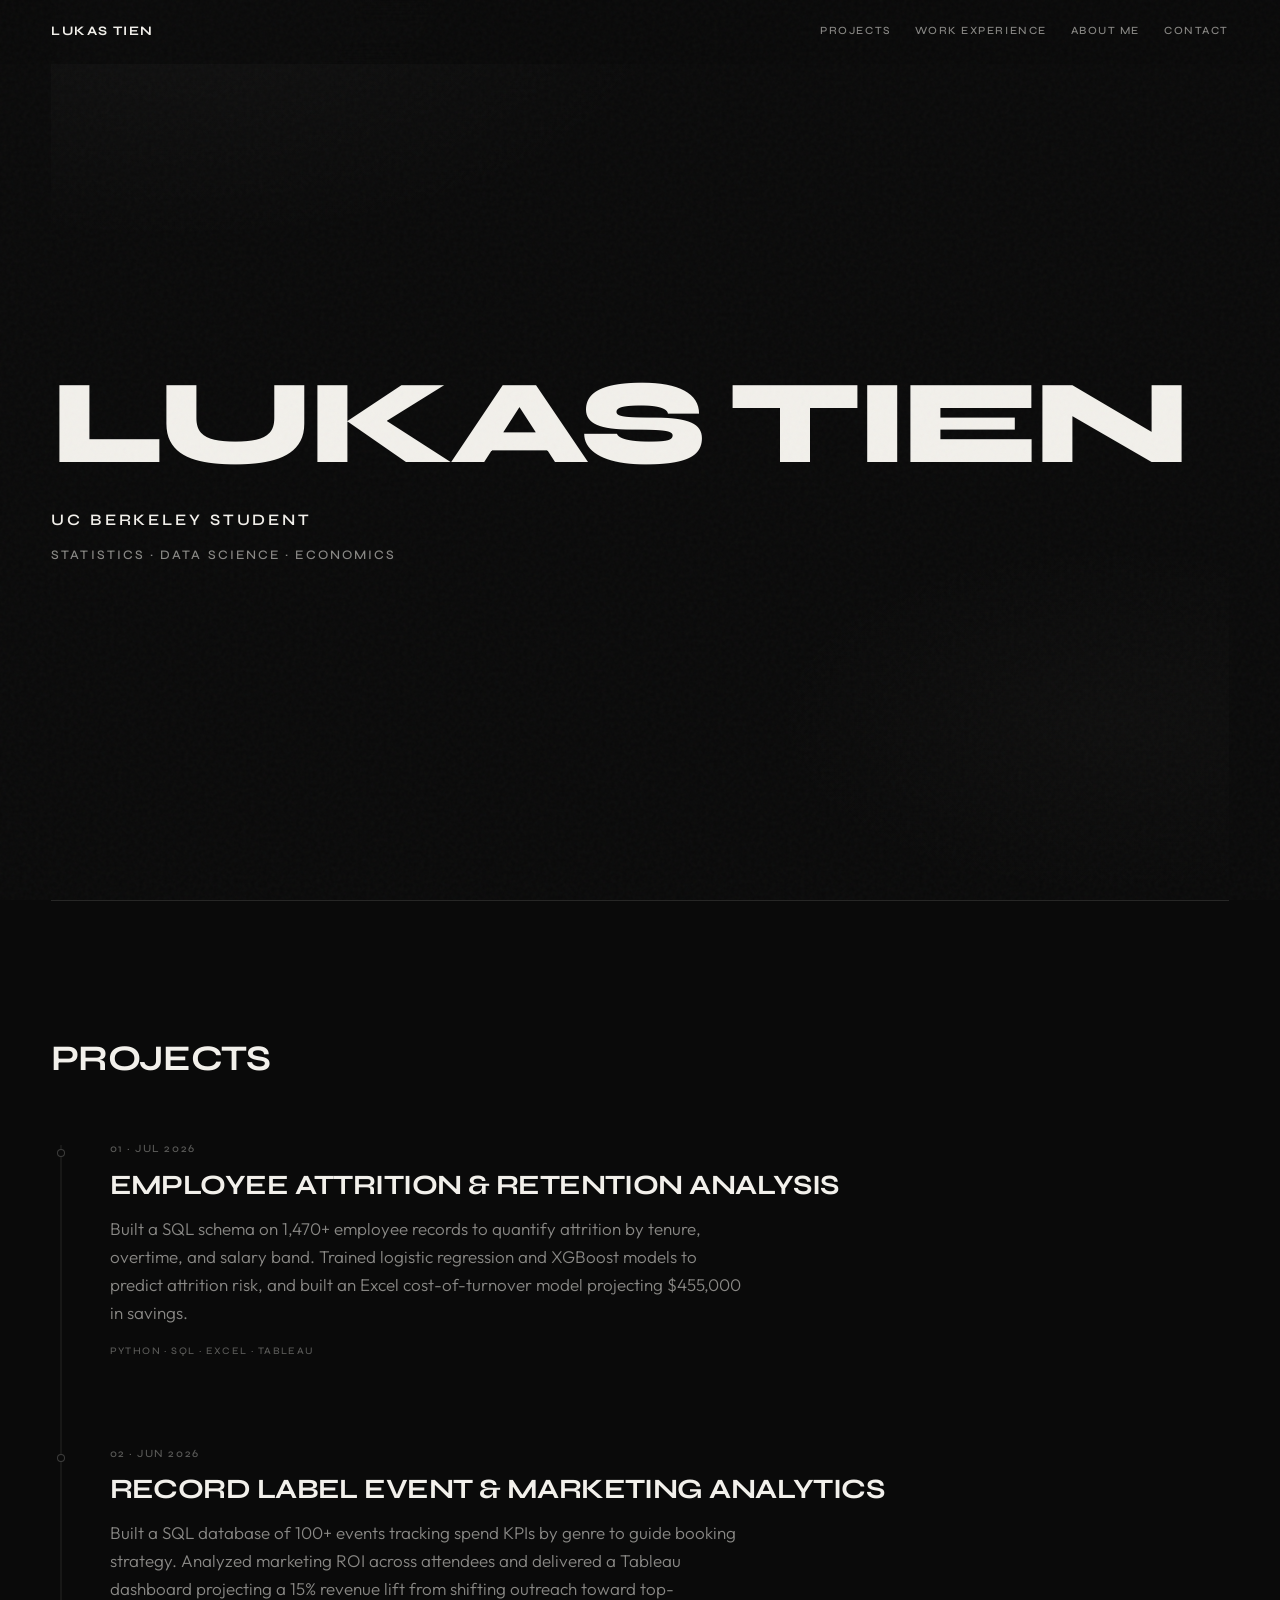
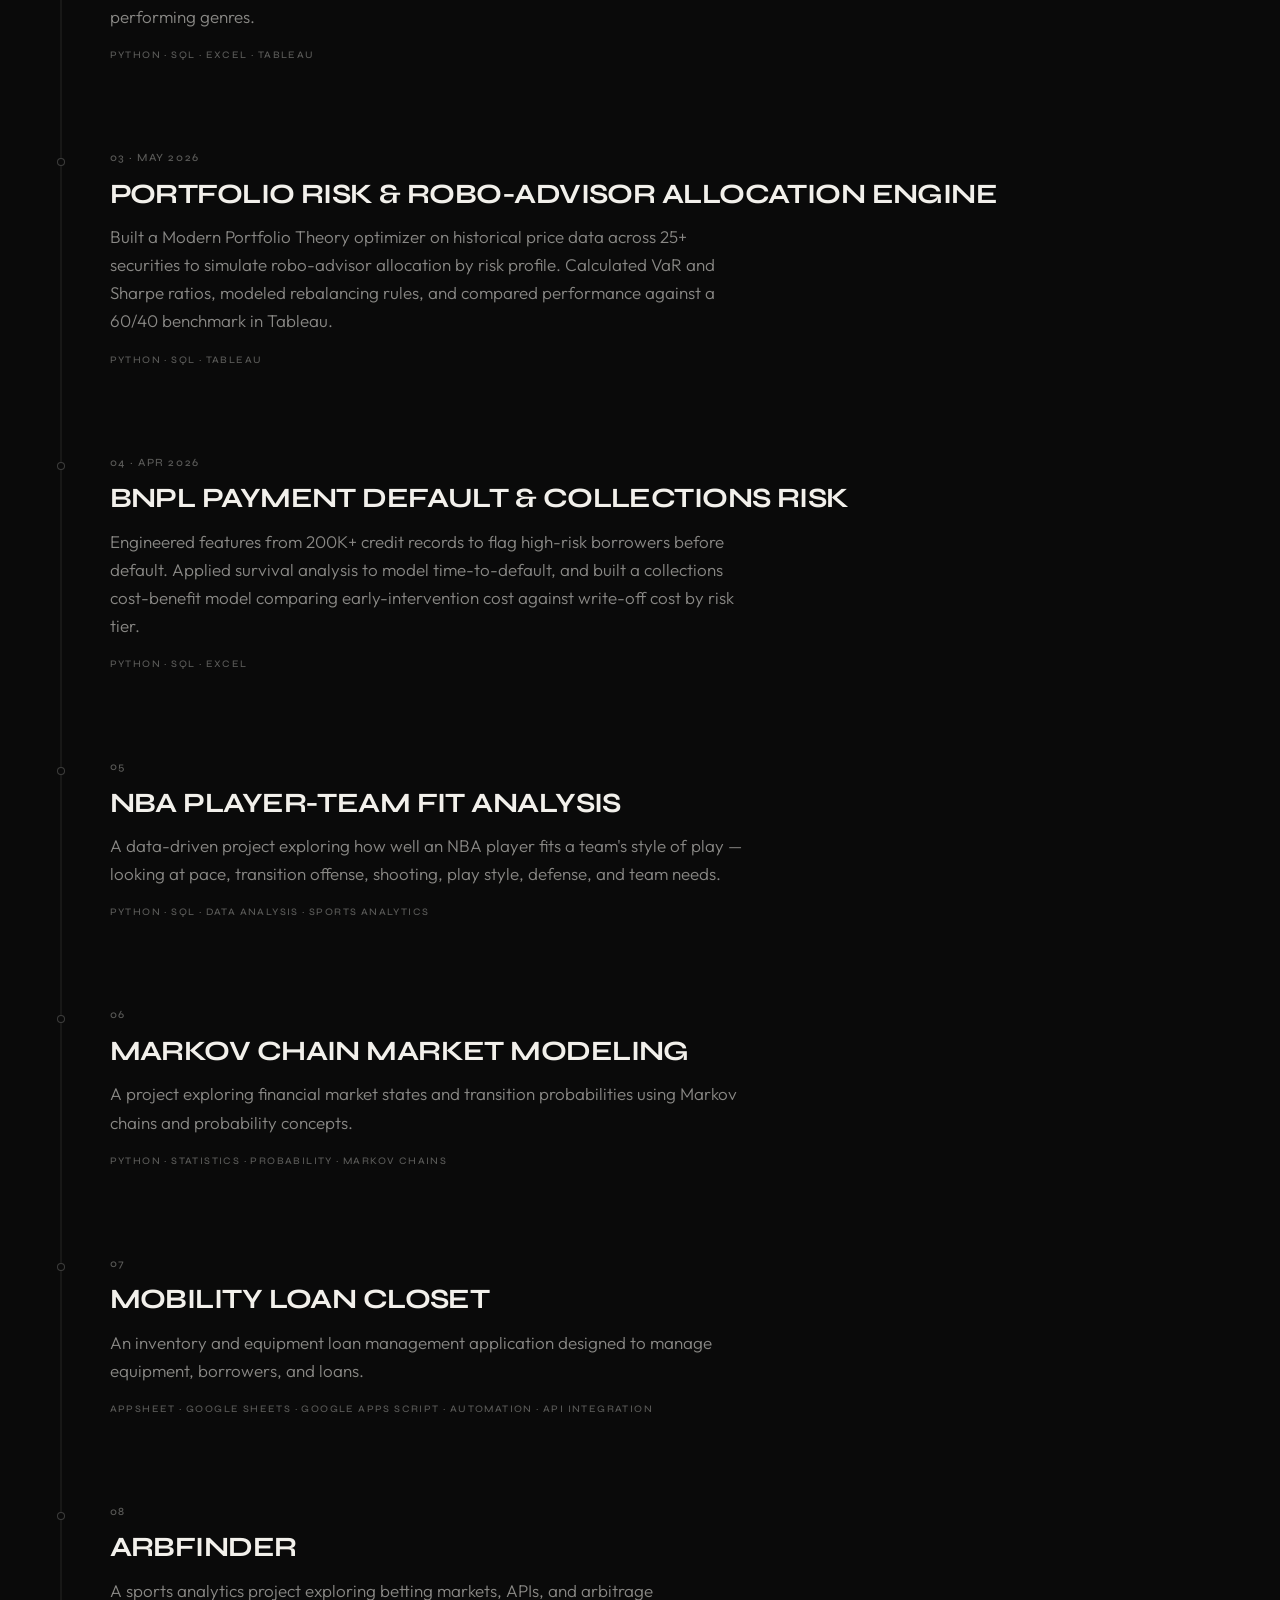
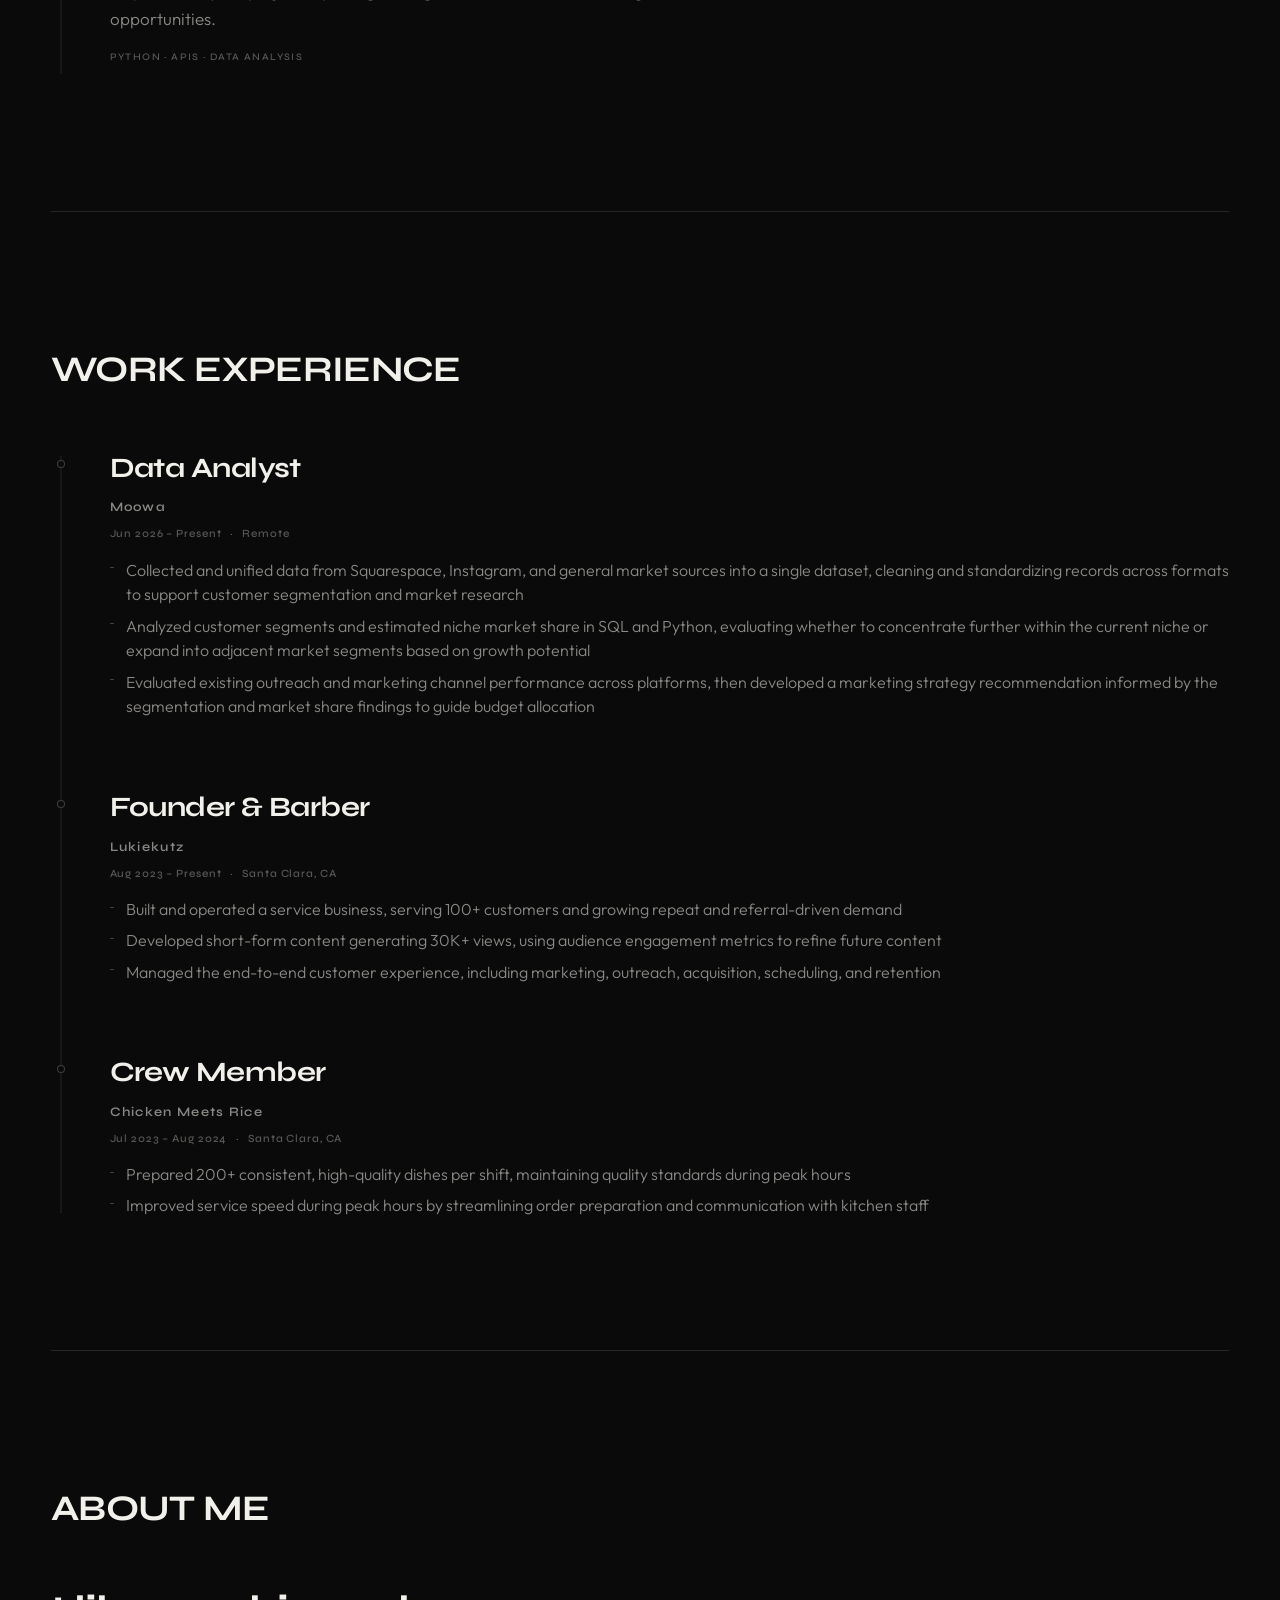
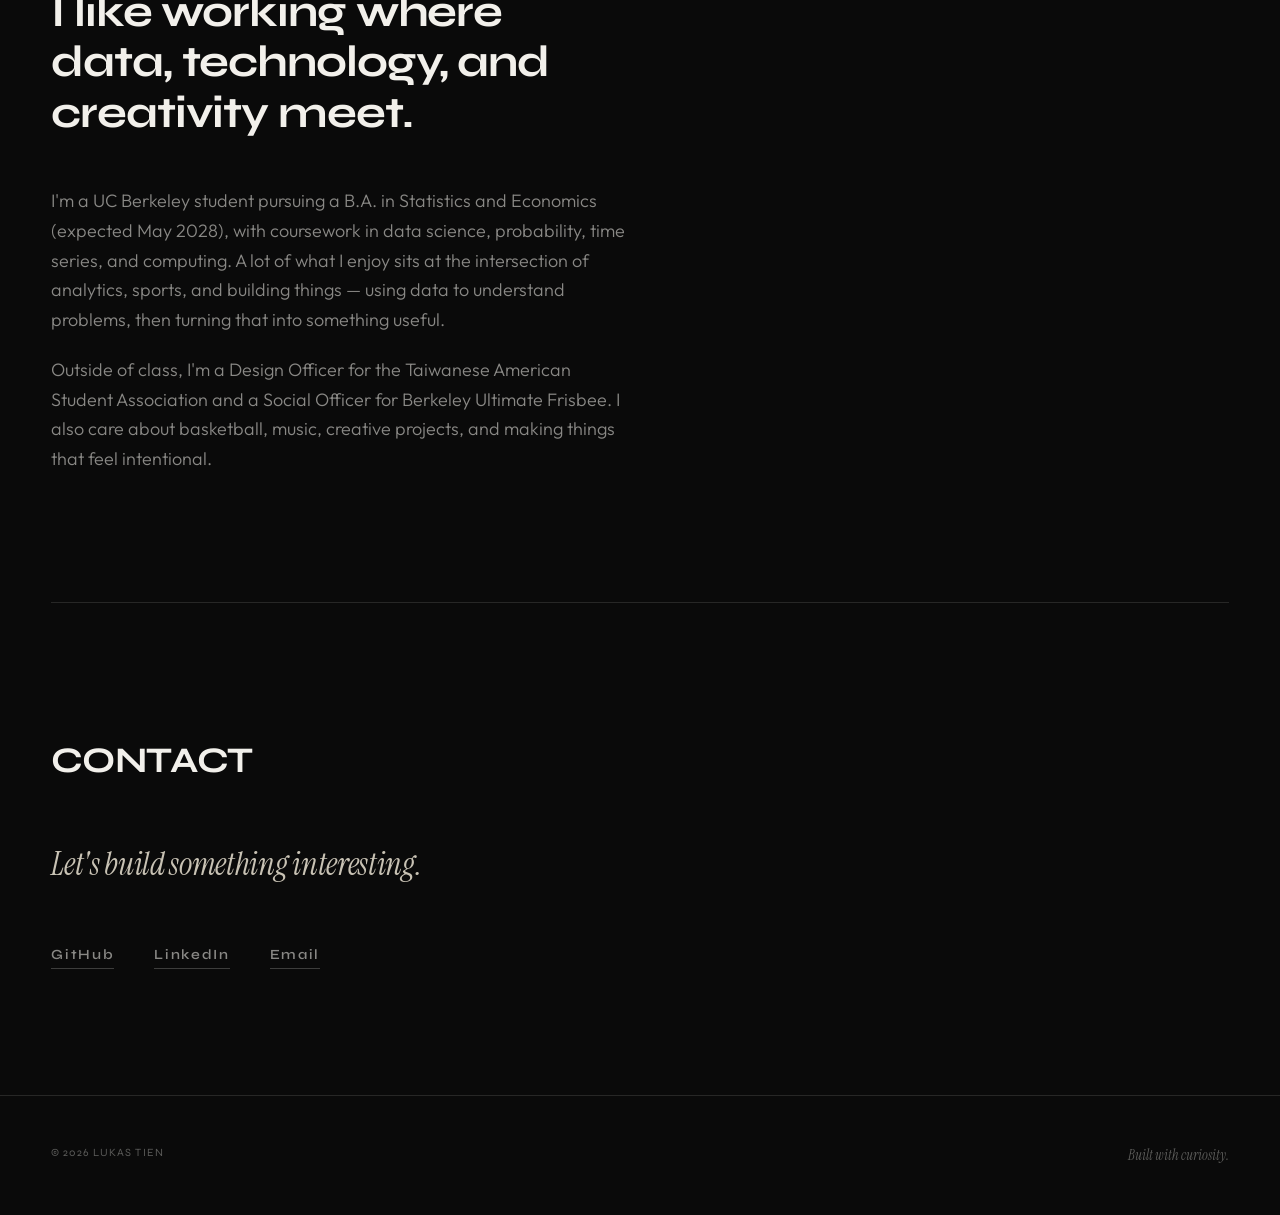
==== commit ee64039f: "updated based on most recent resume" ====
--- a/index.html
+++ b/index.html
@@ -58,7 +58,83 @@
             <span class="timeline-dot"></span>
           </div>
           <div class="timeline-content">
-            <span class="timeline-meta">01</span>
+            <span class="timeline-meta">01 · JUL 2026</span>
+            <h3 class="timeline-heading">EMPLOYEE ATTRITION &amp; RETENTION ANALYSIS</h3>
+            <p class="timeline-desc">
+              Built a SQL schema on 1,470+ employee records to quantify attrition by tenure,
+              overtime, and salary band. Trained logistic regression and XGBoost models to
+              predict attrition risk, and built an Excel cost-of-turnover model projecting
+              $455,000 in savings.
+            </p>
+            <p class="timeline-tech">PYTHON · SQL · EXCEL · TABLEAU</p>
+            <!-- TODO: Replace # with your project GitHub URL, then remove class="hidden" -->
+            <a class="timeline-repo hidden" href="#" target="_blank" rel="noopener noreferrer">View on GitHub →</a>
+          </div>
+        </article>
+
+        <article class="timeline-item">
+          <div class="timeline-marker" aria-hidden="true">
+            <span class="timeline-dot"></span>
+          </div>
+          <div class="timeline-content">
+            <span class="timeline-meta">02 · JUN 2026</span>
+            <h3 class="timeline-heading">RECORD LABEL EVENT &amp; MARKETING ANALYTICS</h3>
+            <p class="timeline-desc">
+              Built a SQL database of 100+ events tracking spend KPIs by genre to guide
+              booking strategy. Analyzed marketing ROI across attendees and delivered a
+              Tableau dashboard projecting a 15% revenue lift from shifting outreach toward
+              top-performing genres.
+            </p>
+            <p class="timeline-tech">PYTHON · SQL · EXCEL · TABLEAU</p>
+            <!-- TODO: Replace # with your project GitHub URL, then remove class="hidden" -->
+            <a class="timeline-repo hidden" href="#" target="_blank" rel="noopener noreferrer">View on GitHub →</a>
+          </div>
+        </article>
+
+        <article class="timeline-item">
+          <div class="timeline-marker" aria-hidden="true">
+            <span class="timeline-dot"></span>
+          </div>
+          <div class="timeline-content">
+            <span class="timeline-meta">03 · MAY 2026</span>
+            <h3 class="timeline-heading">PORTFOLIO RISK &amp; ROBO-ADVISOR ALLOCATION ENGINE</h3>
+            <p class="timeline-desc">
+              Built a Modern Portfolio Theory optimizer on historical price data across 25+
+              securities to simulate robo-advisor allocation by risk profile. Calculated
+              VaR and Sharpe ratios, modeled rebalancing rules, and compared performance
+              against a 60/40 benchmark in Tableau.
+            </p>
+            <p class="timeline-tech">PYTHON · SQL · TABLEAU</p>
+            <!-- TODO: Replace # with your project GitHub URL, then remove class="hidden" -->
+            <a class="timeline-repo hidden" href="#" target="_blank" rel="noopener noreferrer">View on GitHub →</a>
+          </div>
+        </article>
+
+        <article class="timeline-item">
+          <div class="timeline-marker" aria-hidden="true">
+            <span class="timeline-dot"></span>
+          </div>
+          <div class="timeline-content">
+            <span class="timeline-meta">04 · APR 2026</span>
+            <h3 class="timeline-heading">BNPL PAYMENT DEFAULT &amp; COLLECTIONS RISK</h3>
+            <p class="timeline-desc">
+              Engineered features from 200K+ credit records to flag high-risk borrowers
+              before default. Applied survival analysis to model time-to-default, and built
+              a collections cost-benefit model comparing early-intervention cost against
+              write-off cost by risk tier.
+            </p>
+            <p class="timeline-tech">PYTHON · SQL · EXCEL</p>
+            <!-- TODO: Replace # with your project GitHub URL, then remove class="hidden" -->
+            <a class="timeline-repo hidden" href="#" target="_blank" rel="noopener noreferrer">View on GitHub →</a>
+          </div>
+        </article>
+
+        <article class="timeline-item">
+          <div class="timeline-marker" aria-hidden="true">
+            <span class="timeline-dot"></span>
+          </div>
+          <div class="timeline-content">
+            <span class="timeline-meta">05</span>
             <h3 class="timeline-heading">NBA PLAYER-TEAM FIT ANALYSIS</h3>
             <p class="timeline-desc">
               A data-driven project exploring how well an NBA player fits a team's
@@ -76,7 +152,7 @@
             <span class="timeline-dot"></span>
           </div>
           <div class="timeline-content">
-            <span class="timeline-meta">02</span>
+            <span class="timeline-meta">06</span>
             <h3 class="timeline-heading">MARKOV CHAIN MARKET MODELING</h3>
             <p class="timeline-desc">
               A project exploring financial market states and transition
@@ -93,7 +169,7 @@
             <span class="timeline-dot"></span>
           </div>
           <div class="timeline-content">
-            <span class="timeline-meta">03</span>
+            <span class="timeline-meta">07</span>
             <h3 class="timeline-heading">MOBILITY LOAN CLOSET</h3>
             <p class="timeline-desc">
               An inventory and equipment loan management application designed
@@ -110,7 +186,7 @@
             <span class="timeline-dot"></span>
           </div>
           <div class="timeline-content">
-            <span class="timeline-meta">04</span>
+            <span class="timeline-meta">08</span>
             <h3 class="timeline-heading">ARBFINDER</h3>
             <p class="timeline-desc">
               A sports analytics project exploring betting markets, APIs,
@@ -129,58 +205,90 @@
       <h2 id="experience-title" class="section-title">WORK EXPERIENCE</h2>
 
       <div class="timeline timeline--experience">
-        <!--
-          To add experience: copy an article.timeline-item below and fill in the fields.
-          Delete the empty-state note once you add your first role.
-        -->
-        <p class="experience-note">
-          Add your roles below — each entry is ready to edit.
-        </p>
-
-        <!-- EXAMPLE ENTRY (edit or duplicate this block)
-        <article class="timeline-item">
-          <div class="timeline-marker" aria-hidden="true">
-            <span class="timeline-dot"></span>
-          </div>
-          <div class="timeline-content">
-            <h3 class="timeline-heading">Job Title</h3>
-            <p class="experience-org">Company / Organization</p>
+        <!-- To add experience: copy an article.timeline-item below and fill in the fields. -->
+
+        <article class="timeline-item">
+          <div class="timeline-marker" aria-hidden="true">
+            <span class="timeline-dot"></span>
+          </div>
+          <div class="timeline-content">
+            <h3 class="timeline-heading">Data Analyst</h3>
+            <p class="experience-org">Moowa</p>
             <p class="experience-details">
-              <span>Month Year – Month Year</span>
+              <span>Jun 2026 – Present</span>
               <span class="experience-sep">·</span>
-              <span>City, State</span>
-            </p>
-            <p class="timeline-desc">
-              Short description of what you did and what you accomplished.
+              <span>Remote</span>
             </p>
             <ul class="experience-bullets">
-              <li>Key responsibility or accomplishment</li>
-              <li>Key responsibility or accomplishment</li>
+              <li>
+                Collected and unified data from Squarespace, Instagram, and general market
+                sources into a single dataset, cleaning and standardizing records across
+                formats to support customer segmentation and market research
+              </li>
+              <li>
+                Analyzed customer segments and estimated niche market share in SQL and
+                Python, evaluating whether to concentrate further within the current niche
+                or expand into adjacent market segments based on growth potential
+              </li>
+              <li>
+                Evaluated existing outreach and marketing channel performance across
+                platforms, then developed a marketing strategy recommendation informed by
+                the segmentation and market share findings to guide budget allocation
+              </li>
             </ul>
           </div>
         </article>
-        -->
-
-        <article class="timeline-item experience-placeholder">
-          <div class="timeline-marker" aria-hidden="true">
-            <span class="timeline-dot"></span>
-          </div>
-          <div class="timeline-content">
-            <h3 class="timeline-heading">Job Title</h3>
-            <p class="experience-org">Company / Organization</p>
+
+        <article class="timeline-item">
+          <div class="timeline-marker" aria-hidden="true">
+            <span class="timeline-dot"></span>
+          </div>
+          <div class="timeline-content">
+            <h3 class="timeline-heading">Founder &amp; Barber</h3>
+            <p class="experience-org">Lukiekutz</p>
             <p class="experience-details">
-              <span>Month Year – Month Year</span>
+              <span>Aug 2023 – Present</span>
               <span class="experience-sep">·</span>
-              <span>Location</span>
-            </p>
-            <p class="timeline-desc">
-              Replace this with a short description of your role. Keep it concise —
-              one or two sentences about what you worked on.
+              <span>Santa Clara, CA</span>
             </p>
             <ul class="experience-bullets">
-              <li>Key responsibility or accomplishment</li>
-              <li>Key responsibility or accomplishment</li>
-              <li>Key responsibility or accomplishment</li>
+              <li>
+                Built and operated a service business, serving 100+ customers and growing
+                repeat and referral-driven demand
+              </li>
+              <li>
+                Developed short-form content generating 30K+ views, using audience
+                engagement metrics to refine future content
+              </li>
+              <li>
+                Managed the end-to-end customer experience, including marketing, outreach,
+                acquisition, scheduling, and retention
+              </li>
+            </ul>
+          </div>
+        </article>
+
+        <article class="timeline-item">
+          <div class="timeline-marker" aria-hidden="true">
+            <span class="timeline-dot"></span>
+          </div>
+          <div class="timeline-content">
+            <h3 class="timeline-heading">Crew Member</h3>
+            <p class="experience-org">Chicken Meets Rice</p>
+            <p class="experience-details">
+              <span>Jul 2023 – Aug 2024</span>
+              <span class="experience-sep">·</span>
+              <span>Santa Clara, CA</span>
+            </p>
+            <ul class="experience-bullets">
+              <li>
+                Prepared 200+ consistent, high-quality dishes per shift, maintaining
+                quality standards during peak hours
+              </li>
+              <li>
+                Improved service speed during peak hours by streamlining order preparation
+                and communication with kitchen staff
+              </li>
             </ul>
           </div>
         </article>
@@ -195,15 +303,16 @@
       </p>
       <div class="about-content">
         <p>
-          I'm a UC Berkeley student studying Statistics, Data Science, and Economics.
-          A lot of what I enjoy sits at the intersection of analytics, sports,
-          and building things — using data to understand problems, then turning
-          that into something useful or interesting.
+          I'm a UC Berkeley student pursuing a B.A. in Statistics and Economics
+          (expected May 2028), with coursework in data science, probability, time series,
+          and computing. A lot of what I enjoy sits at the intersection of analytics,
+          sports, and building things — using data to understand problems, then turning
+          that into something useful.
         </p>
         <p>
-          Outside of class and projects, I spend time on basketball, ultimate
-          frisbee, music, and creative work. I like making things that feel
-          intentional, whether that's a model, a tool, or something more open-ended.
+          Outside of class, I'm a Design Officer for the Taiwanese American Student
+          Association and a Social Officer for Berkeley Ultimate Frisbee. I also care
+          about basketball, music, creative projects, and making things that feel intentional.
         </p>
       </div>
     </section>
@@ -219,14 +328,12 @@
           </a>
         </li>
         <li>
-          <!-- TODO: Replace with your LinkedIn URL -->
-          <a href="https://linkedin.com/in/YOUR_LINKEDIN" target="_blank" rel="noopener noreferrer">
+          <a href="https://www.linkedin.com/in/lukas-tien" target="_blank" rel="noopener noreferrer">
             LinkedIn
           </a>
         </li>
         <li>
-          <!-- TODO: Replace with your email -->
-          <a href="mailto:YOUR_EMAIL@example.com">
+          <a href="mailto:lukastien@berkeley.edu">
             Email
           </a>
         </li>
--- a/styles.css
+++ b/styles.css
@@ -462,14 +462,6 @@
   background: var(--border-strong);
 }
 
-.experience-placeholder .timeline-heading,
-.experience-placeholder .experience-org,
-.experience-placeholder .experience-details,
-.experience-placeholder .timeline-desc,
-.experience-placeholder .experience-bullets li {
-  opacity: 0.45;
-}
-
 /* ========================================
    About
    ======================================== */
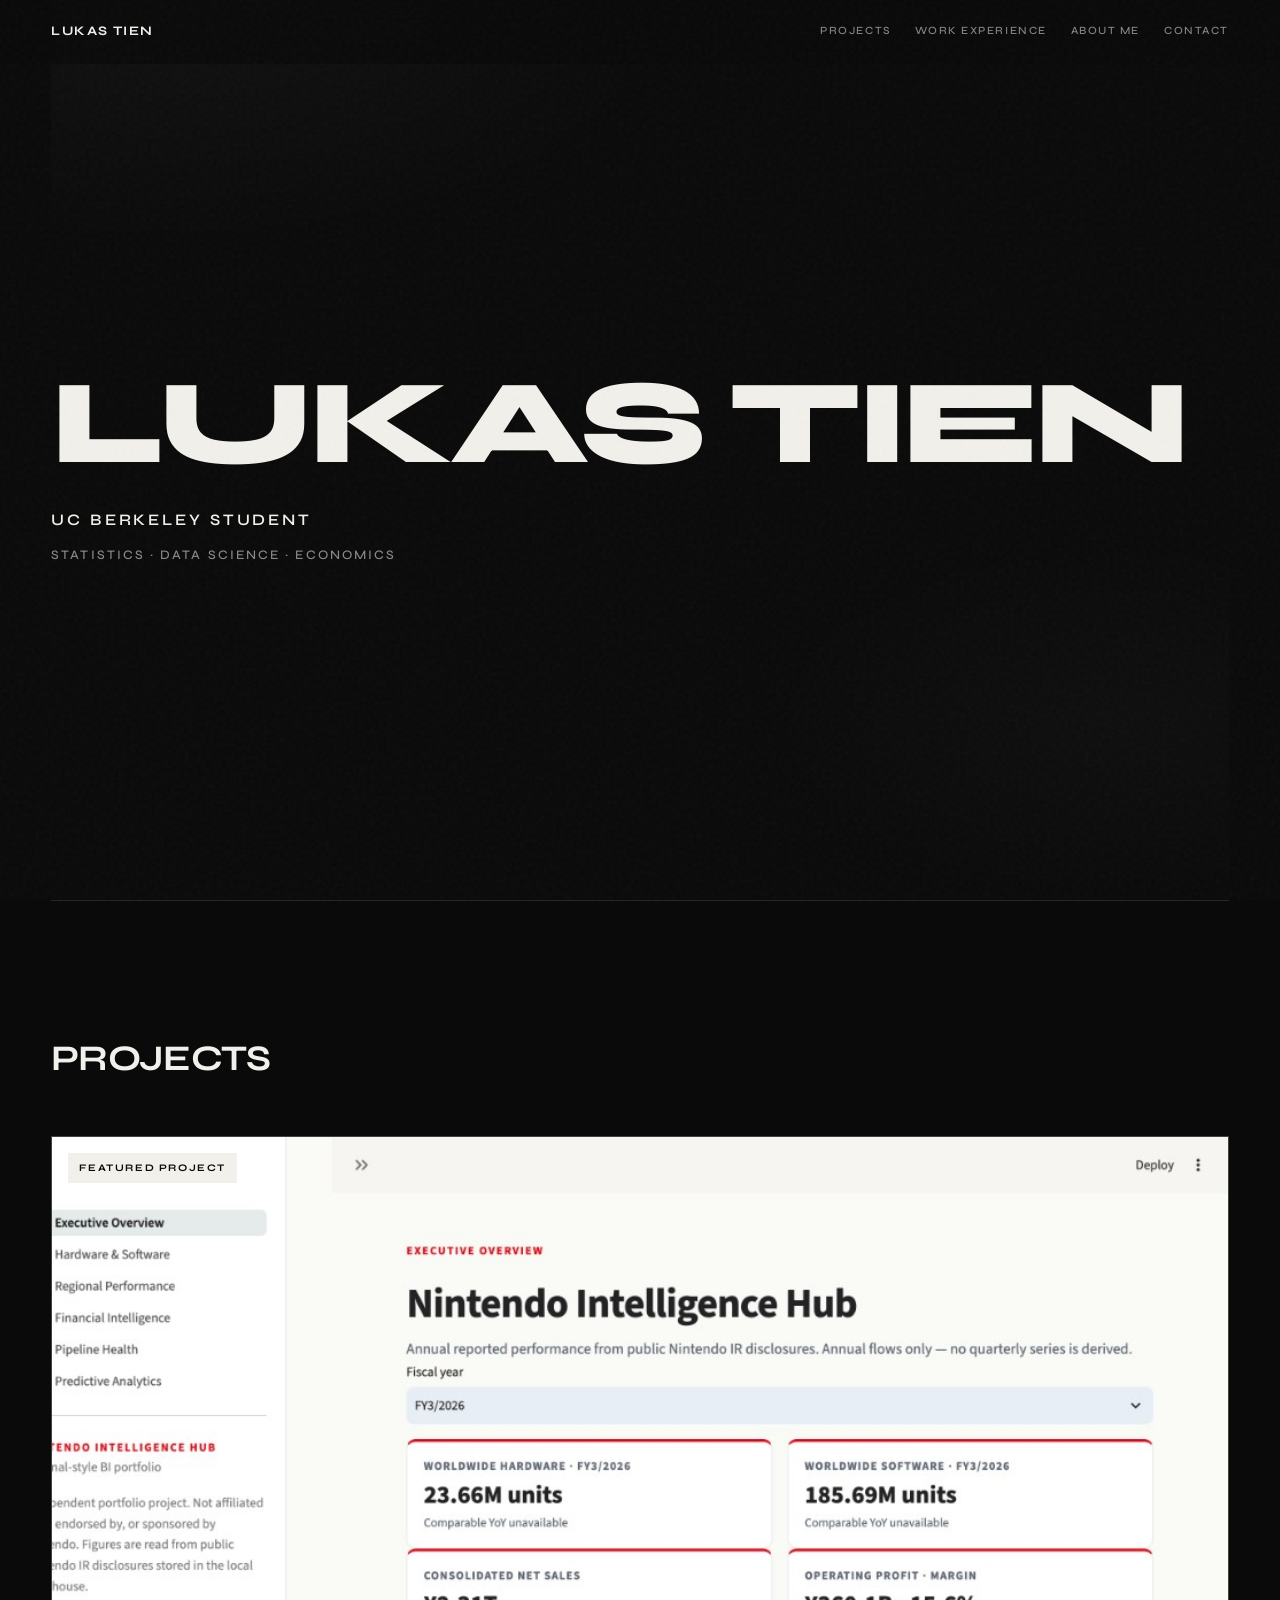
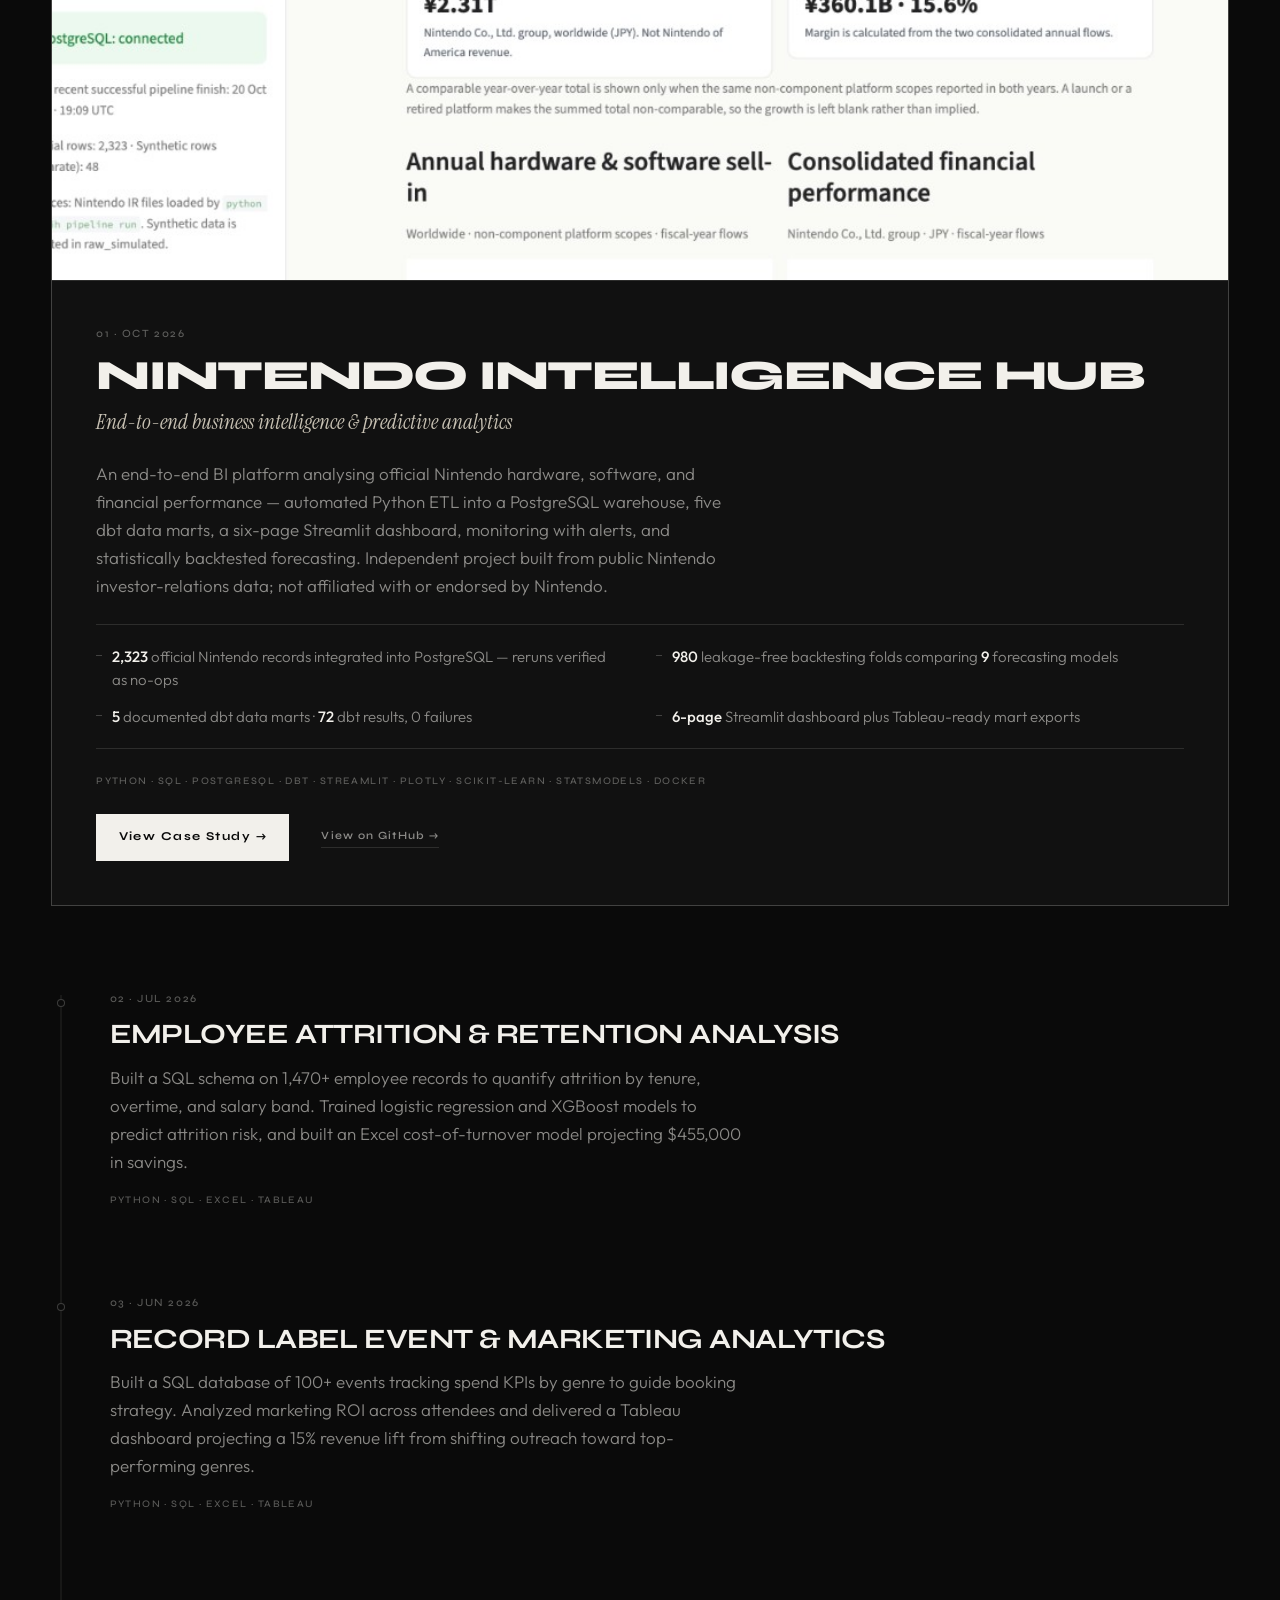
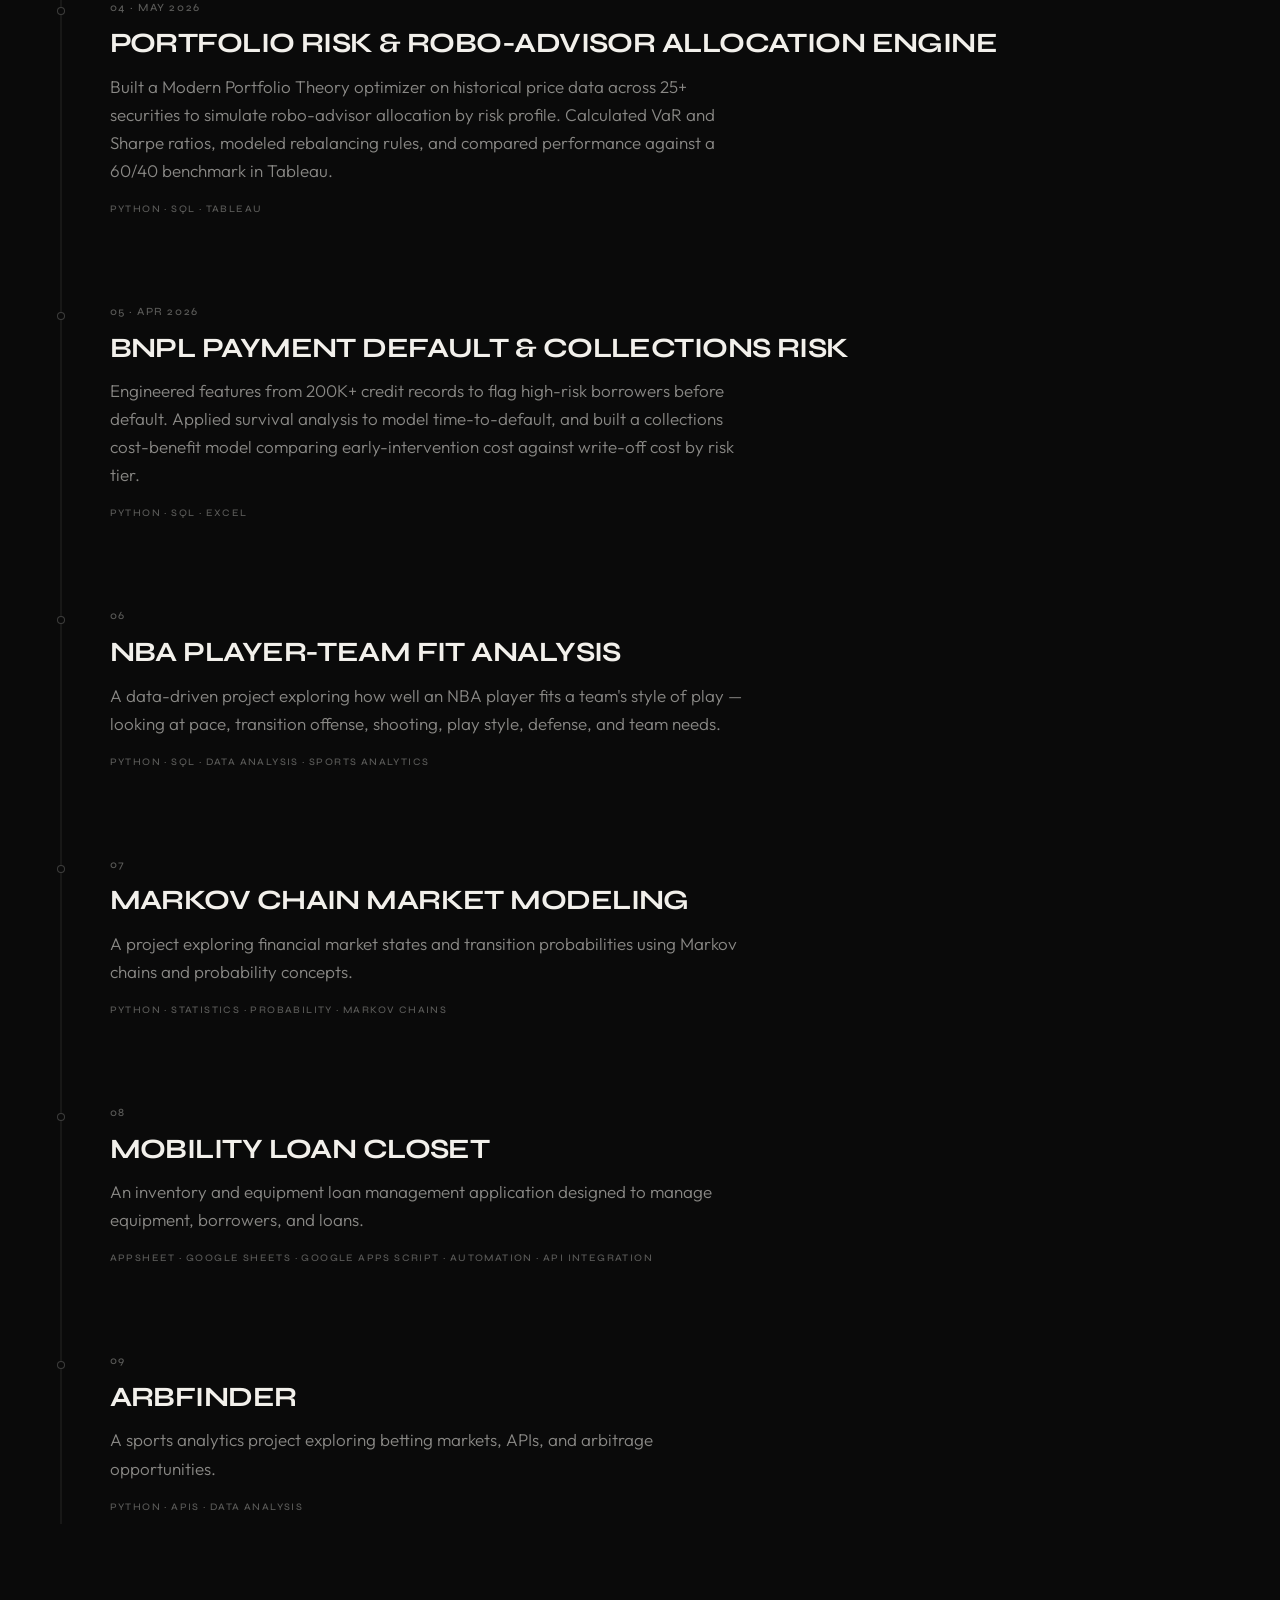
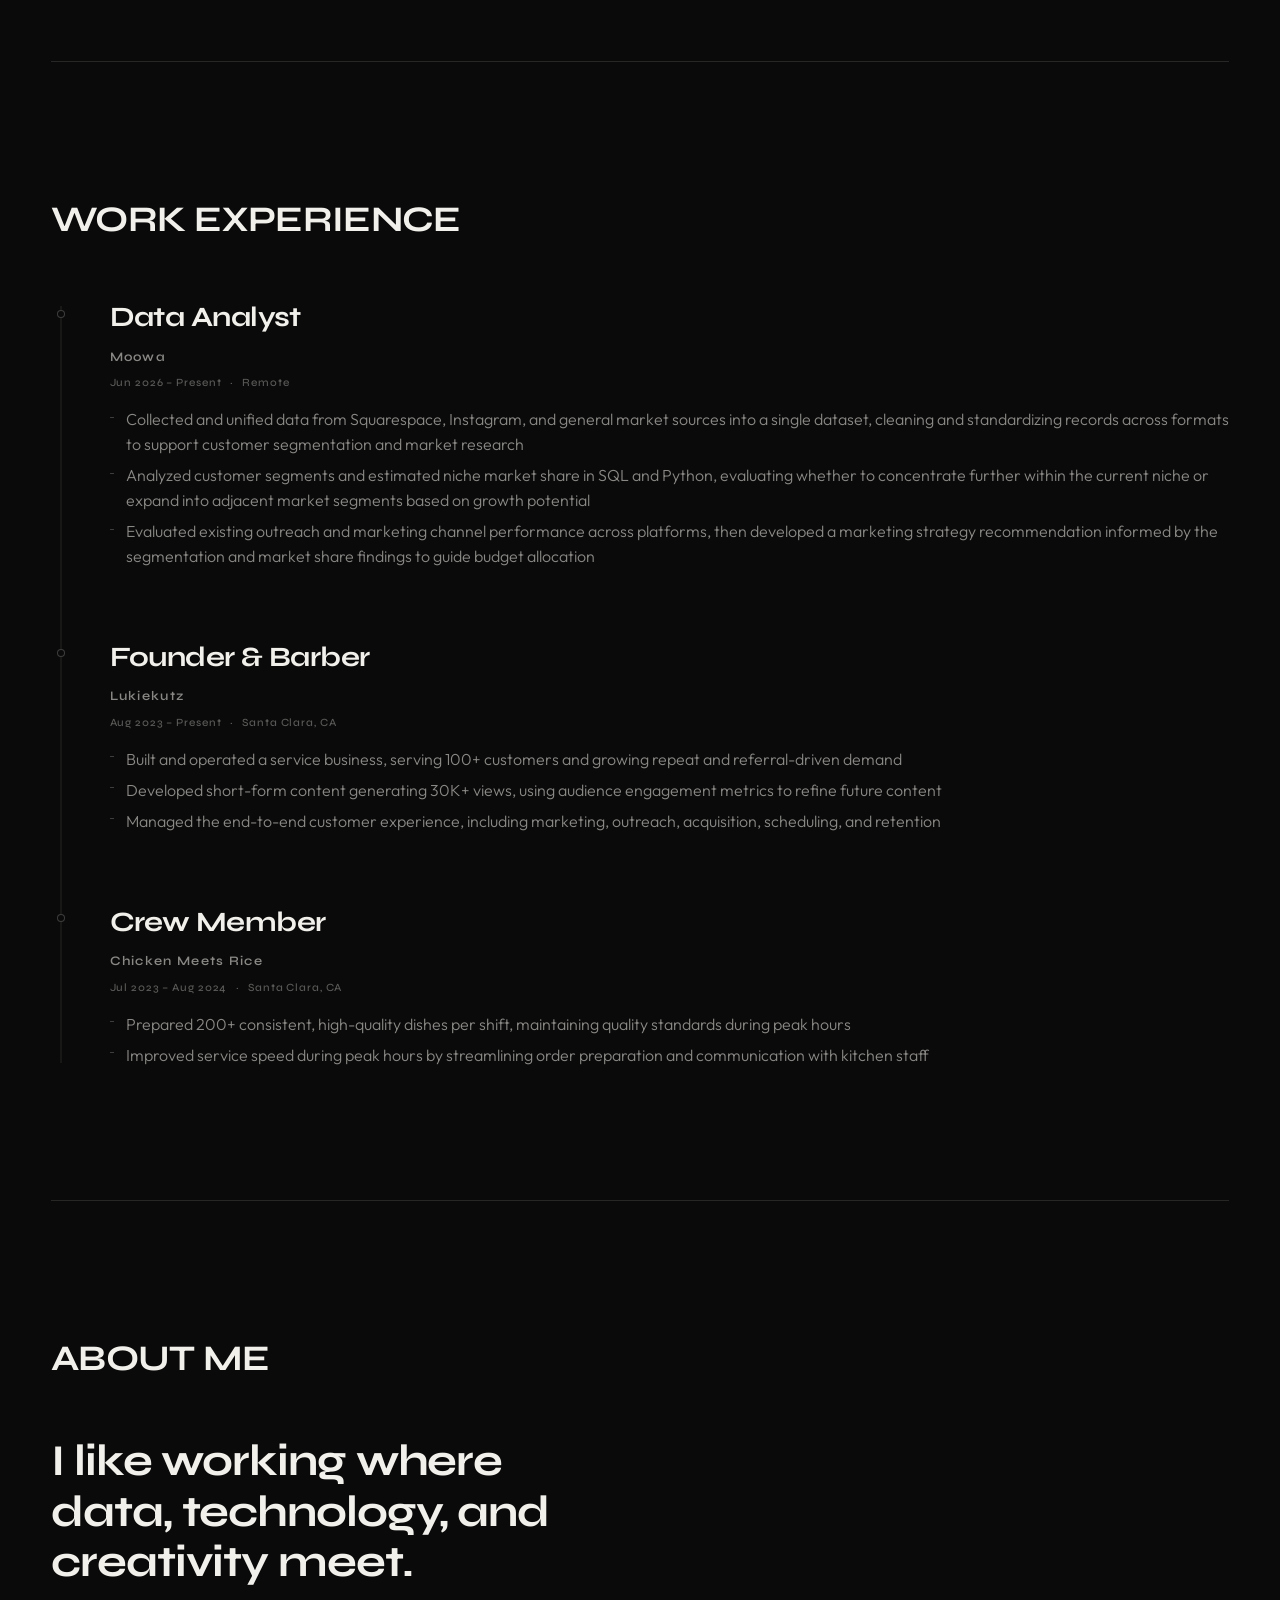
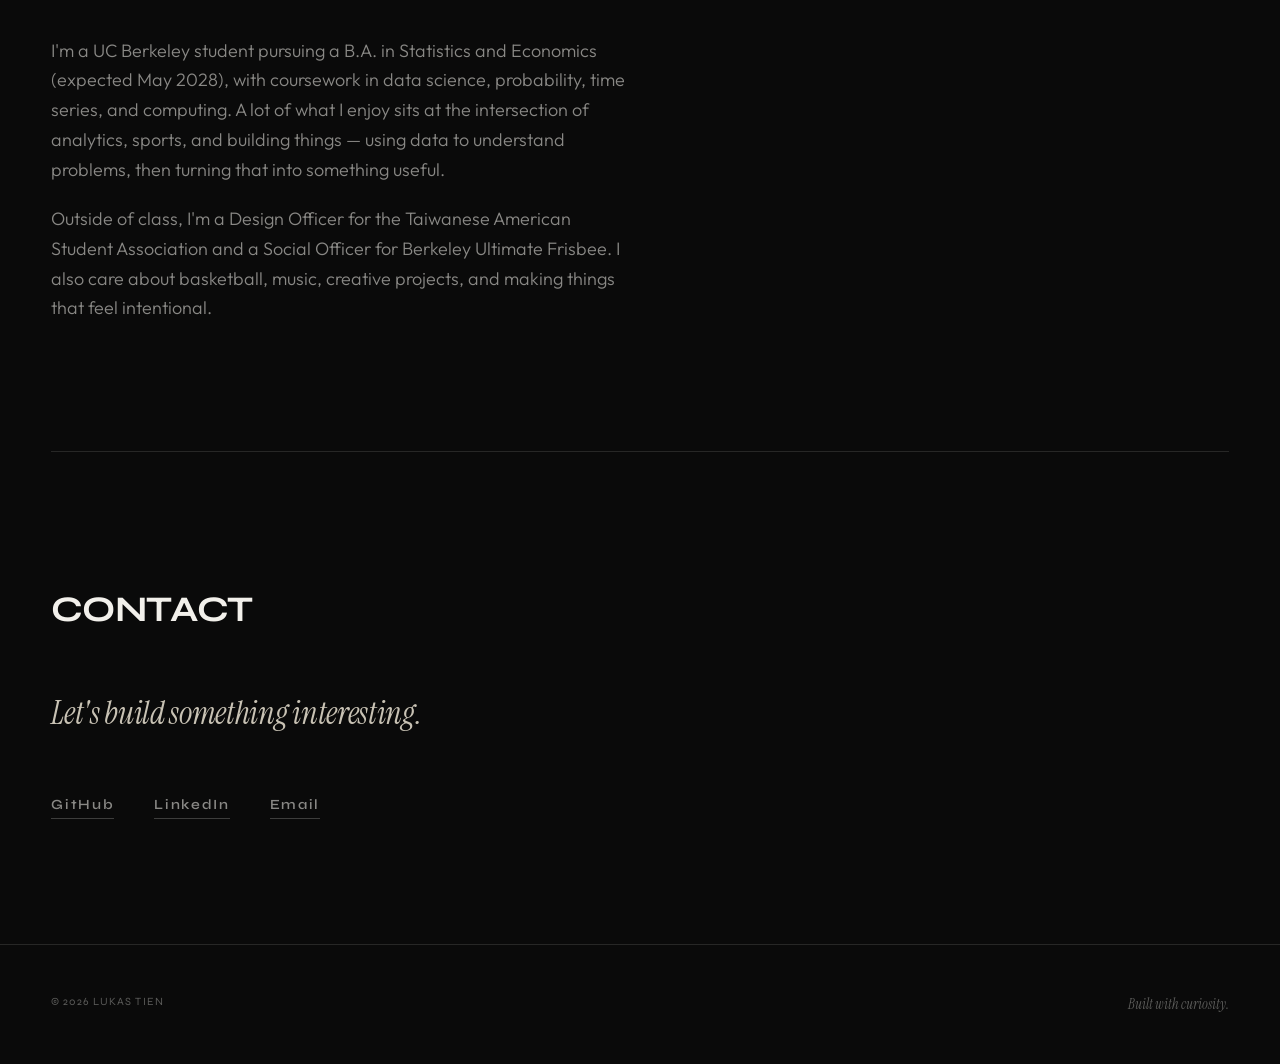
==== commit 79095bcd: "Feature Nintendo Intelligence Hub with dedicated case study" ====
--- a/index.html
+++ b/index.html
@@ -48,6 +48,39 @@
     <section id="projects" class="section projects" aria-labelledby="projects-title">
       <h2 id="projects-title" class="section-title">PROJECTS</h2>
 
+      <!-- Featured project -->
+      <article class="featured-project" aria-labelledby="featured-title">
+        <div class="featured-media">
+          <a href="projects/nintendo-intelligence-hub/" aria-label="View the Nintendo Intelligence Hub case study">
+            <img src="assets/nintendo/executive-overview.jpg" alt="Nintendo Intelligence Hub Executive Overview dashboard showing worldwide hardware and software KPI cards, consolidated net sales, and operating profit for FY3/2026" width="1024" height="647" />
+          </a>
+          <span class="featured-badge">FEATURED PROJECT</span>
+        </div>
+        <div class="featured-body">
+          <span class="timeline-meta">01 · OCT 2026</span>
+          <h3 id="featured-title" class="featured-heading">NINTENDO INTELLIGENCE HUB</h3>
+          <p class="featured-subtitle">End-to-end business intelligence &amp; predictive analytics</p>
+          <p class="timeline-desc">
+            An end-to-end BI platform analysing official Nintendo hardware, software, and
+            financial performance — automated Python ETL into a PostgreSQL warehouse, five
+            dbt data marts, a six-page Streamlit dashboard, monitoring with alerts, and
+            statistically backtested forecasting. Independent project built from public
+            Nintendo investor-relations data; not affiliated with or endorsed by Nintendo.
+          </p>
+          <ul class="featured-highlights">
+            <li><strong>2,323</strong> official Nintendo records integrated into PostgreSQL — reruns verified as no-ops</li>
+            <li><strong>980</strong> leakage-free backtesting folds comparing <strong>9</strong> forecasting models</li>
+            <li><strong>5</strong> documented dbt data marts · <strong>72</strong> dbt results, 0 failures</li>
+            <li><strong>6-page</strong> Streamlit dashboard plus Tableau-ready mart exports</li>
+          </ul>
+          <p class="timeline-tech">PYTHON · SQL · POSTGRESQL · DBT · STREAMLIT · PLOTLY · SCIKIT-LEARN · STATSMODELS · DOCKER</p>
+          <div class="featured-links">
+            <a class="featured-cta" href="projects/nintendo-intelligence-hub/">View Case Study →</a>
+            <a class="timeline-repo" href="https://github.com/lukastien/nintendo-intelligence-hub" target="_blank" rel="noopener noreferrer">View on GitHub →</a>
+          </div>
+        </div>
+      </article>
+
       <div class="timeline">
         <!--
           To add a project: copy an article.timeline-item below.
@@ -58,7 +91,7 @@
             <span class="timeline-dot"></span>
           </div>
           <div class="timeline-content">
-            <span class="timeline-meta">01 · JUL 2026</span>
+            <span class="timeline-meta">02 · JUL 2026</span>
             <h3 class="timeline-heading">EMPLOYEE ATTRITION &amp; RETENTION ANALYSIS</h3>
             <p class="timeline-desc">
               Built a SQL schema on 1,470+ employee records to quantify attrition by tenure,
@@ -77,7 +110,7 @@
             <span class="timeline-dot"></span>
           </div>
           <div class="timeline-content">
-            <span class="timeline-meta">02 · JUN 2026</span>
+            <span class="timeline-meta">03 · JUN 2026</span>
             <h3 class="timeline-heading">RECORD LABEL EVENT &amp; MARKETING ANALYTICS</h3>
             <p class="timeline-desc">
               Built a SQL database of 100+ events tracking spend KPIs by genre to guide
@@ -96,7 +129,7 @@
             <span class="timeline-dot"></span>
           </div>
           <div class="timeline-content">
-            <span class="timeline-meta">03 · MAY 2026</span>
+            <span class="timeline-meta">04 · MAY 2026</span>
             <h3 class="timeline-heading">PORTFOLIO RISK &amp; ROBO-ADVISOR ALLOCATION ENGINE</h3>
             <p class="timeline-desc">
               Built a Modern Portfolio Theory optimizer on historical price data across 25+
@@ -115,7 +148,7 @@
             <span class="timeline-dot"></span>
           </div>
           <div class="timeline-content">
-            <span class="timeline-meta">04 · APR 2026</span>
+            <span class="timeline-meta">05 · APR 2026</span>
             <h3 class="timeline-heading">BNPL PAYMENT DEFAULT &amp; COLLECTIONS RISK</h3>
             <p class="timeline-desc">
               Engineered features from 200K+ credit records to flag high-risk borrowers
@@ -134,7 +167,7 @@
             <span class="timeline-dot"></span>
           </div>
           <div class="timeline-content">
-            <span class="timeline-meta">05</span>
+            <span class="timeline-meta">06</span>
             <h3 class="timeline-heading">NBA PLAYER-TEAM FIT ANALYSIS</h3>
             <p class="timeline-desc">
               A data-driven project exploring how well an NBA player fits a team's
@@ -152,7 +185,7 @@
             <span class="timeline-dot"></span>
           </div>
           <div class="timeline-content">
-            <span class="timeline-meta">06</span>
+            <span class="timeline-meta">07</span>
             <h3 class="timeline-heading">MARKOV CHAIN MARKET MODELING</h3>
             <p class="timeline-desc">
               A project exploring financial market states and transition
@@ -169,7 +202,7 @@
             <span class="timeline-dot"></span>
           </div>
           <div class="timeline-content">
-            <span class="timeline-meta">07</span>
+            <span class="timeline-meta">08</span>
             <h3 class="timeline-heading">MOBILITY LOAN CLOSET</h3>
             <p class="timeline-desc">
               An inventory and equipment loan management application designed
@@ -186,7 +219,7 @@
             <span class="timeline-dot"></span>
           </div>
           <div class="timeline-content">
-            <span class="timeline-meta">08</span>
+            <span class="timeline-meta">09</span>
             <h3 class="timeline-heading">ARBFINDER</h3>
             <p class="timeline-desc">
               A sports analytics project exploring betting markets, APIs,
--- a/styles.css
+++ b/styles.css
@@ -403,6 +403,143 @@
 }
 
 /* ========================================
+   Featured Project
+   ======================================== */
+
+.featured-project {
+  border: 1px solid var(--border-strong);
+  background: var(--bg-elevated);
+  margin-bottom: var(--space-xl);
+}
+
+.featured-media {
+  position: relative;
+  border-bottom: 1px solid var(--border);
+  overflow: hidden;
+}
+
+.featured-media img {
+  width: 100%;
+  height: auto;
+  transition: transform 0.6s var(--ease), opacity 0.3s var(--ease);
+}
+
+.featured-media a:hover img,
+.featured-media a:focus-visible img {
+  transform: scale(1.015);
+  opacity: 0.92;
+}
+
+.featured-media a:focus-visible {
+  outline: 2px solid var(--text);
+  outline-offset: -2px;
+}
+
+.featured-badge {
+  position: absolute;
+  top: 1rem;
+  left: 1rem;
+  font-family: var(--font-display);
+  font-weight: 700;
+  font-size: 0.625rem;
+  letter-spacing: 0.16em;
+  color: var(--bg);
+  background: var(--text);
+  padding: 0.4rem 0.7rem;
+  pointer-events: none;
+}
+
+.featured-body {
+  padding: clamp(1.5rem, 3.5vw, 2.75rem);
+}
+
+.featured-heading {
+  font-family: var(--font-display);
+  font-weight: 800;
+  font-size: clamp(1.6rem, 4vw, 2.6rem);
+  letter-spacing: -0.03em;
+  line-height: 1.05;
+  margin-bottom: 0.5rem;
+}
+
+.featured-subtitle {
+  font-family: var(--font-serif);
+  font-style: italic;
+  font-size: clamp(1.05rem, 2vw, 1.3rem);
+  color: var(--accent-serif);
+  margin-bottom: 1.25rem;
+}
+
+.featured-highlights {
+  display: grid;
+  grid-template-columns: 1fr 1fr;
+  gap: 0.85rem 2rem;
+  margin: 1.5rem 0;
+  padding: 1.25rem 0;
+  border-top: 1px solid var(--border);
+  border-bottom: 1px solid var(--border);
+}
+
+.featured-highlights li {
+  position: relative;
+  padding-left: 1rem;
+  color: var(--text-muted);
+  font-size: 0.9375rem;
+  line-height: 1.55;
+}
+
+.featured-highlights li::before {
+  content: "";
+  position: absolute;
+  left: 0;
+  top: 0.65em;
+  width: 0.35rem;
+  height: 1px;
+  background: var(--border-strong);
+}
+
+.featured-highlights strong {
+  color: var(--text);
+  font-weight: 500;
+}
+
+.featured-links {
+  display: flex;
+  flex-wrap: wrap;
+  align-items: center;
+  gap: 1rem 2rem;
+  margin-top: 1.5rem;
+}
+
+.featured-cta {
+  font-family: var(--font-display);
+  font-weight: 700;
+  font-size: 0.75rem;
+  letter-spacing: 0.12em;
+  color: var(--bg);
+  background: var(--text);
+  padding: 0.85rem 1.4rem;
+  transition: opacity 0.25s var(--ease), transform 0.25s var(--ease);
+}
+
+.featured-cta:hover,
+.featured-cta:focus-visible {
+  opacity: 0.85;
+  transform: translateY(-1px);
+}
+
+@media (max-width: 780px) {
+  .featured-highlights {
+    grid-template-columns: 1fr;
+  }
+
+  .featured-links {
+    flex-direction: column;
+    align-items: flex-start;
+  }
+}
+
+/* ========================================
    Work Experience
    ======================================== */
 
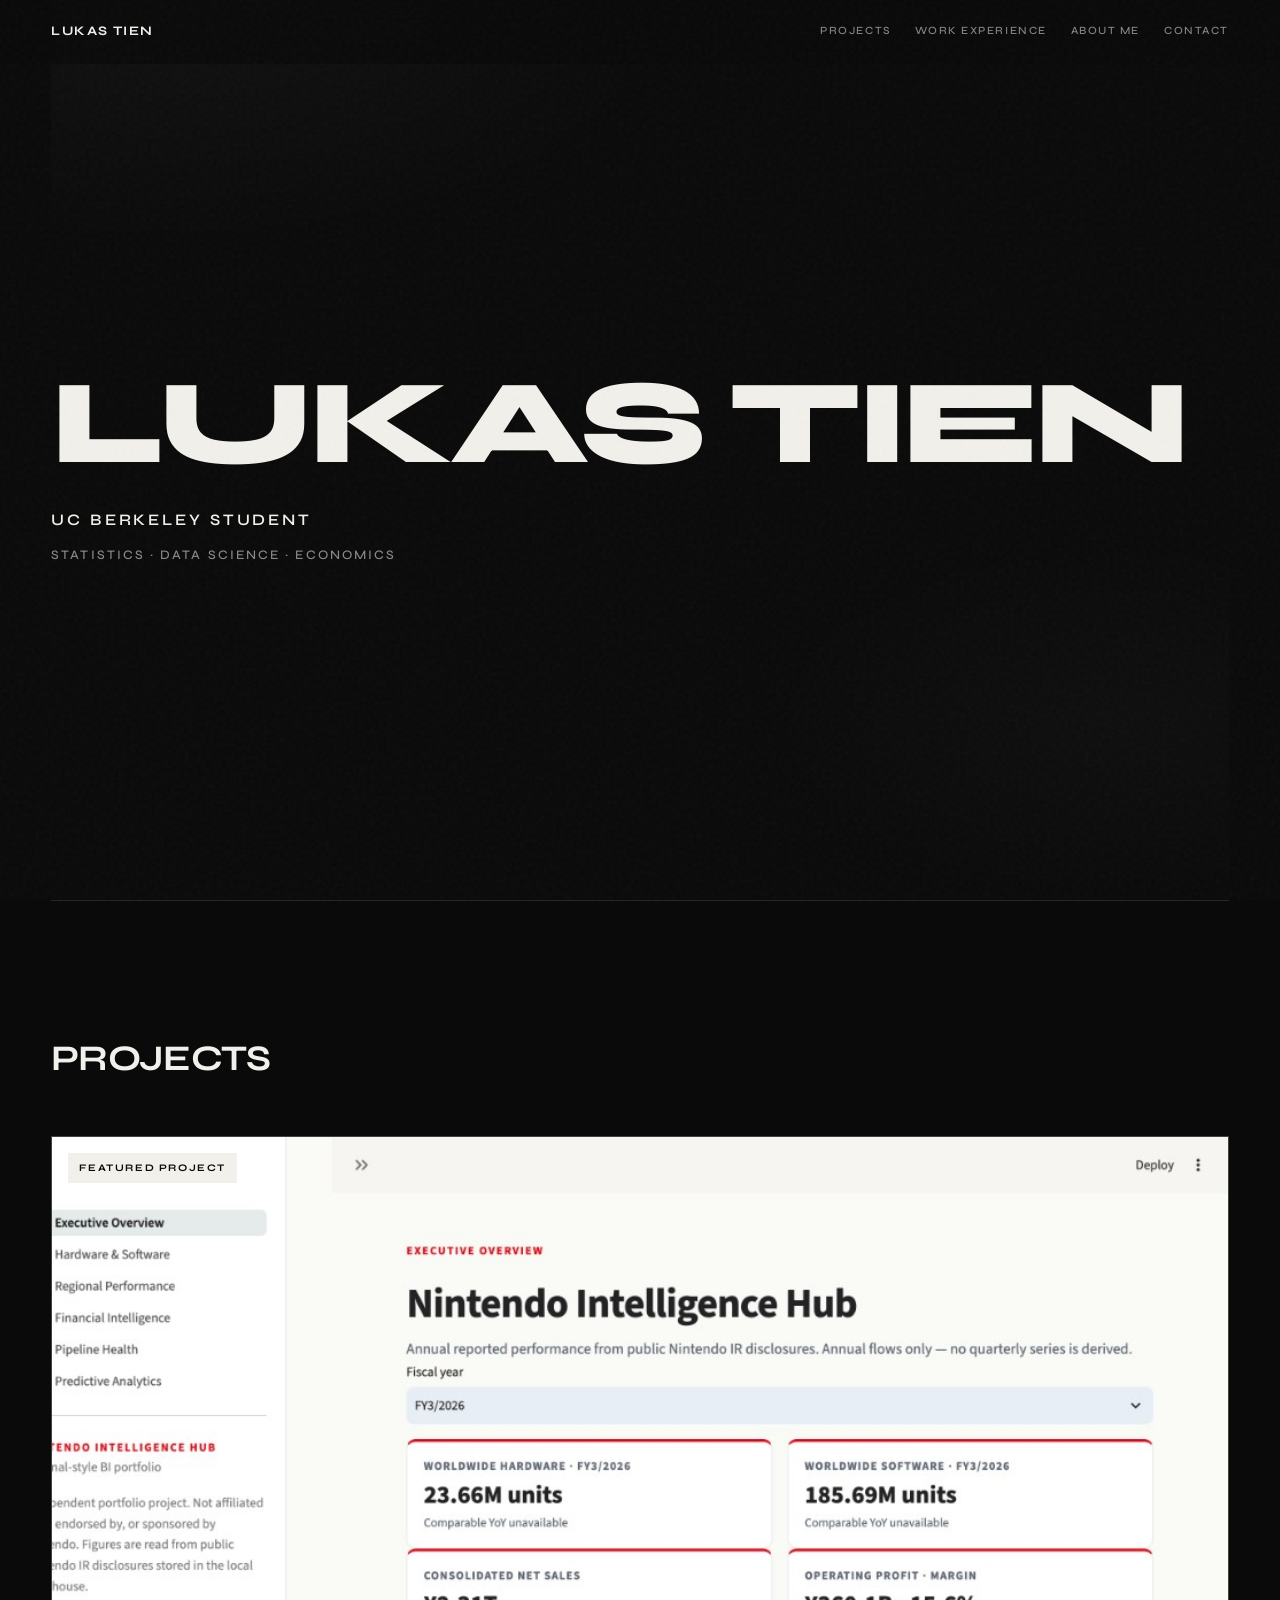
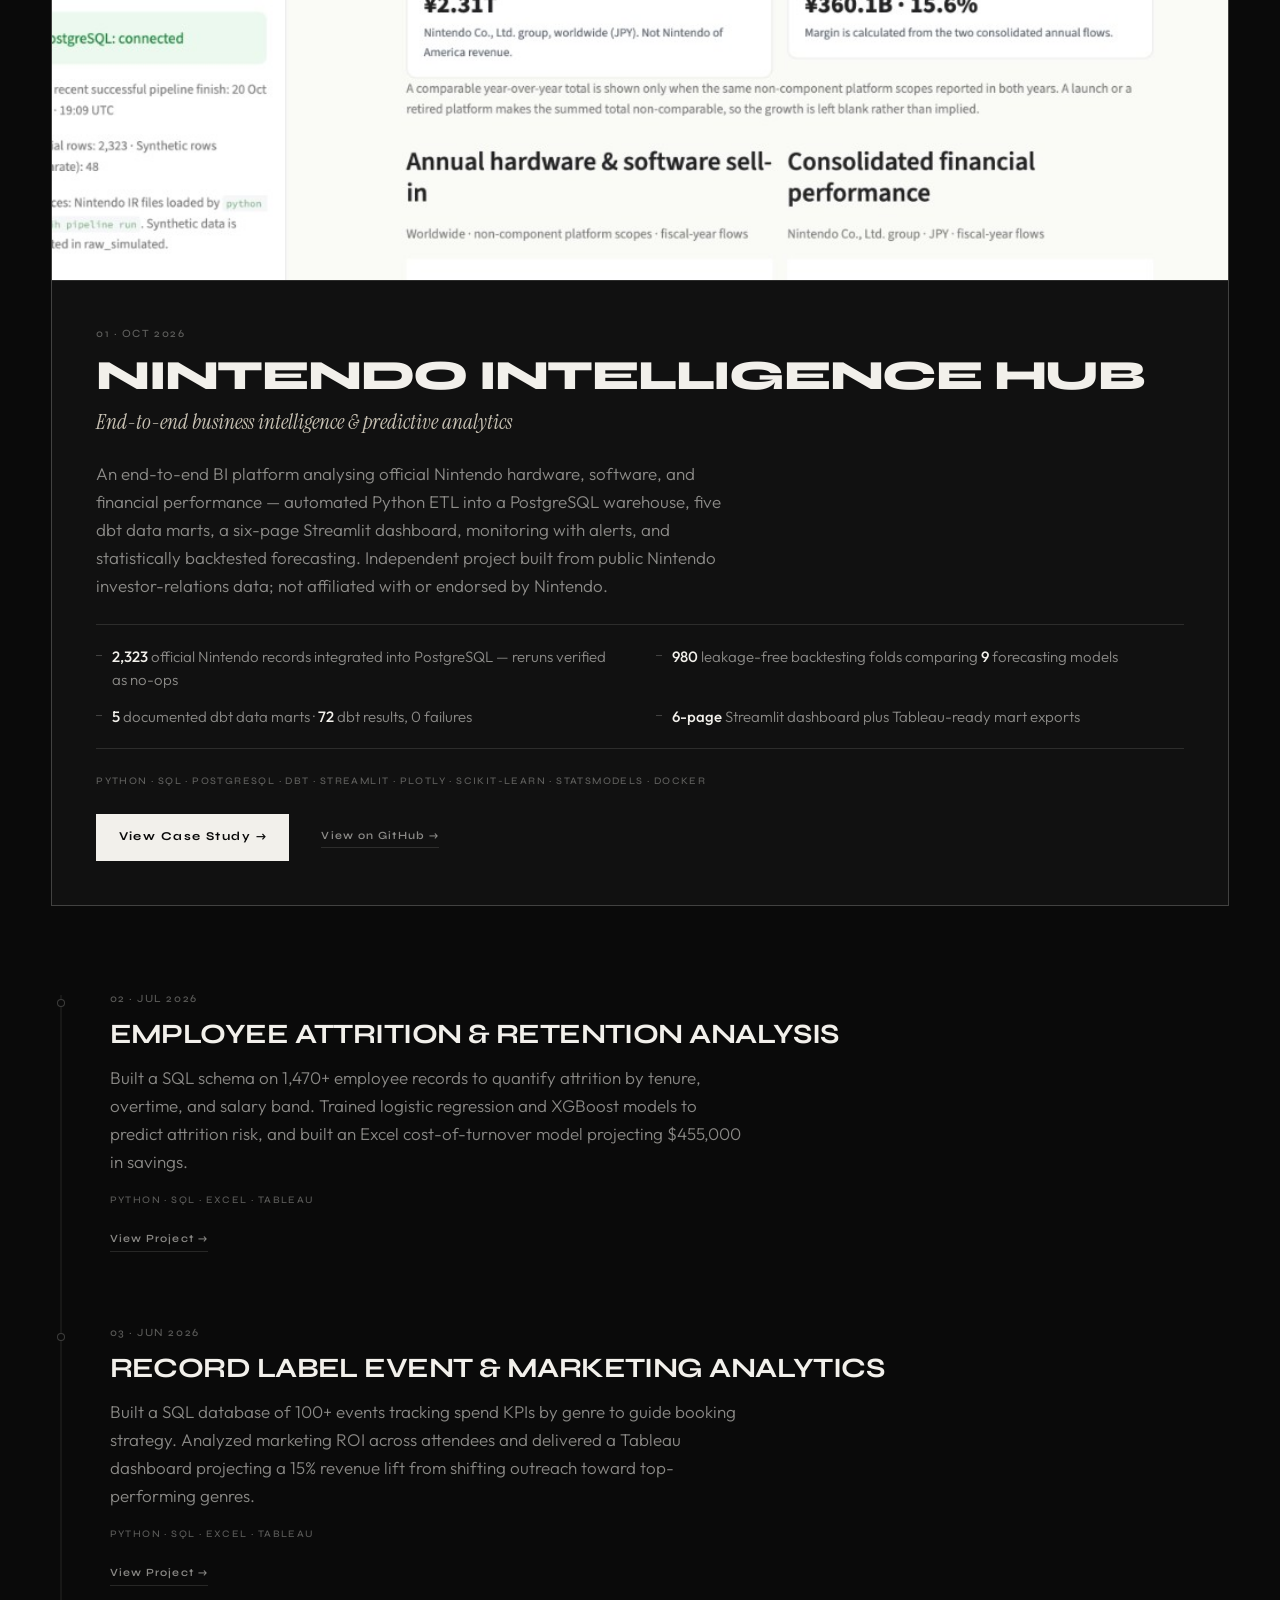
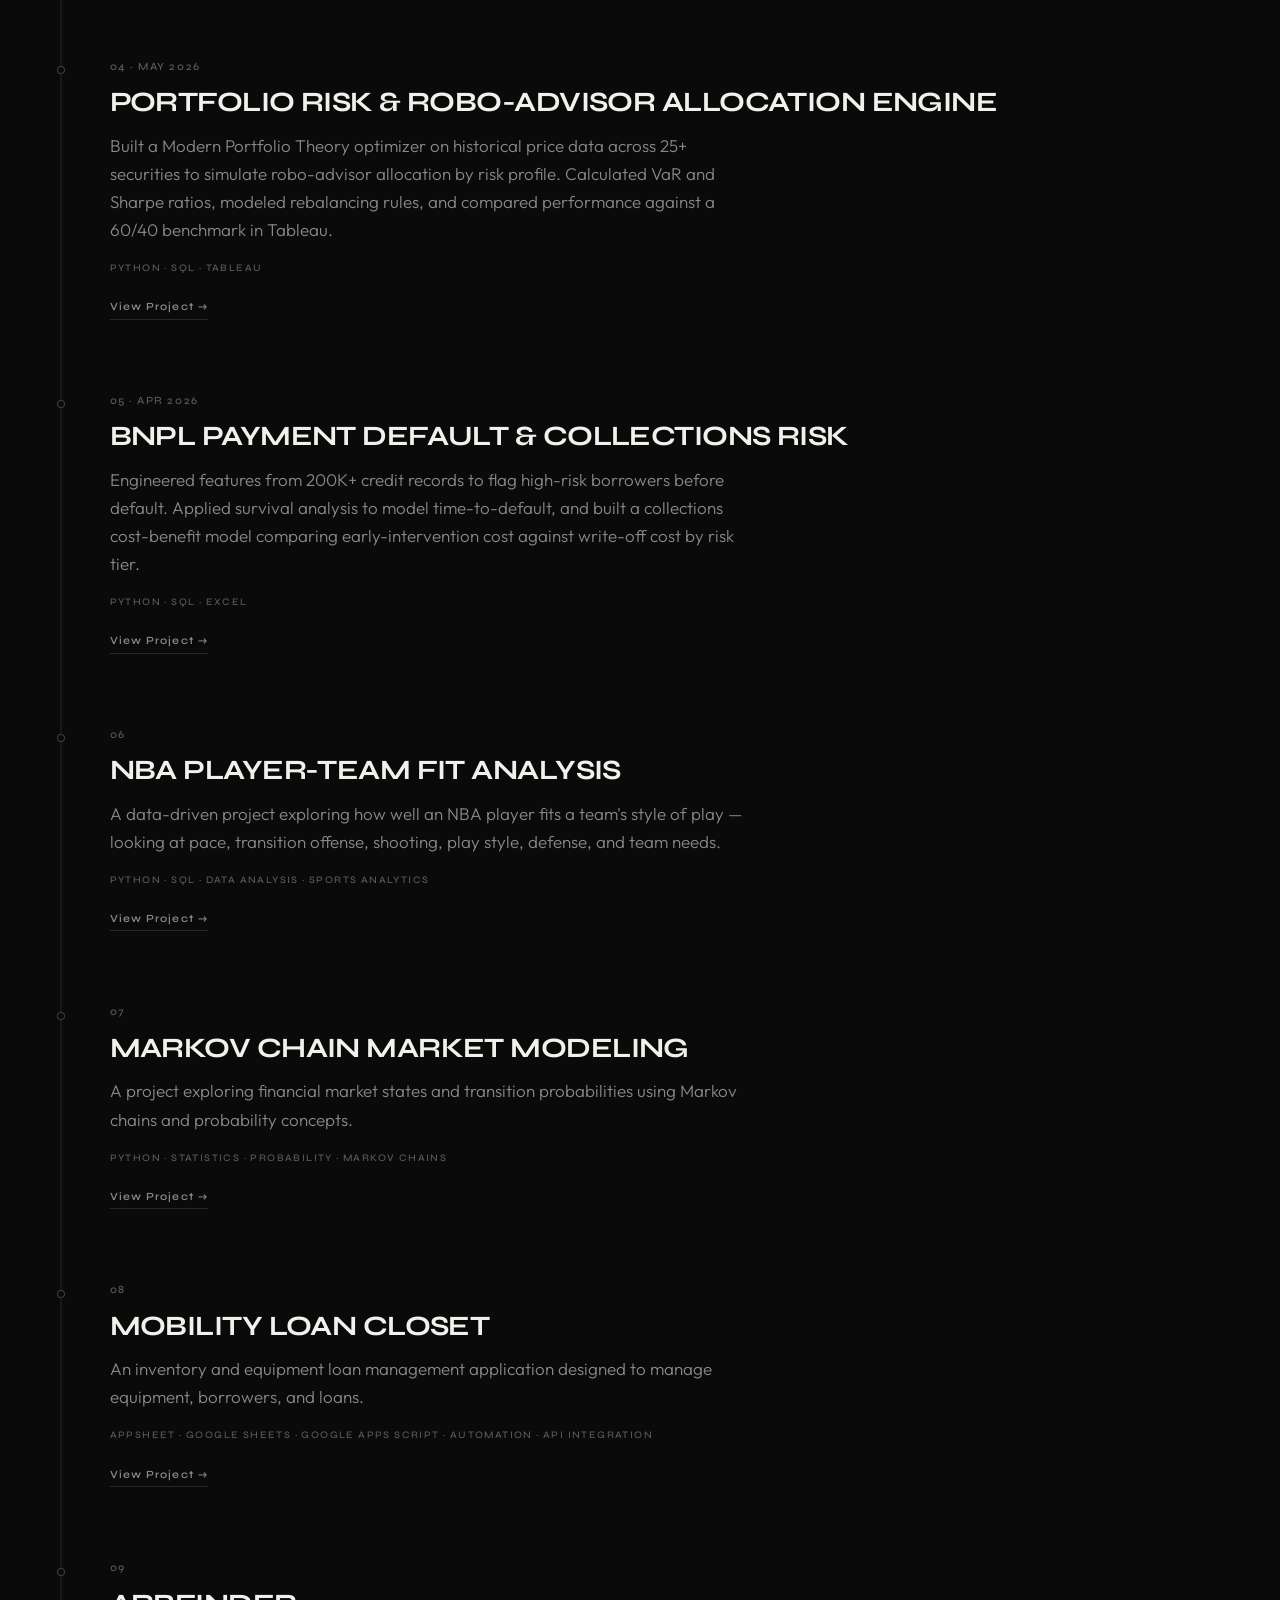
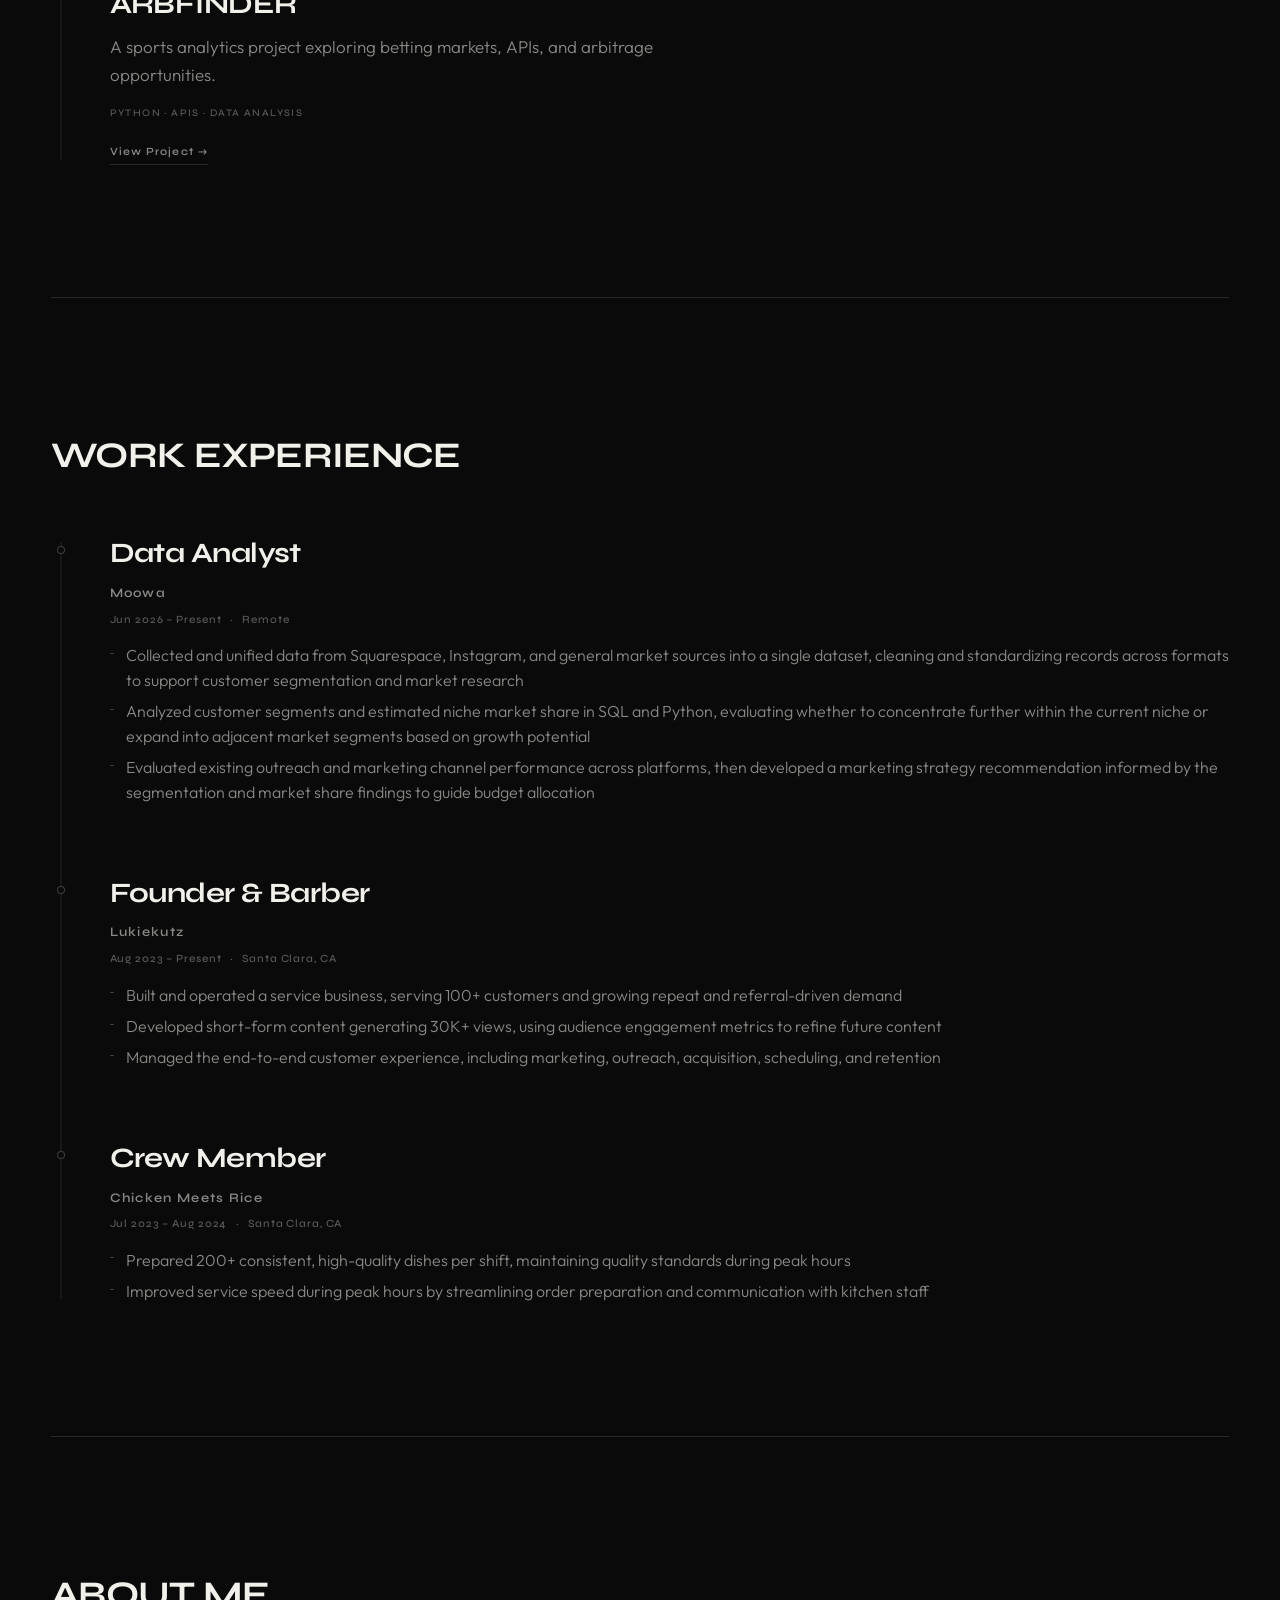
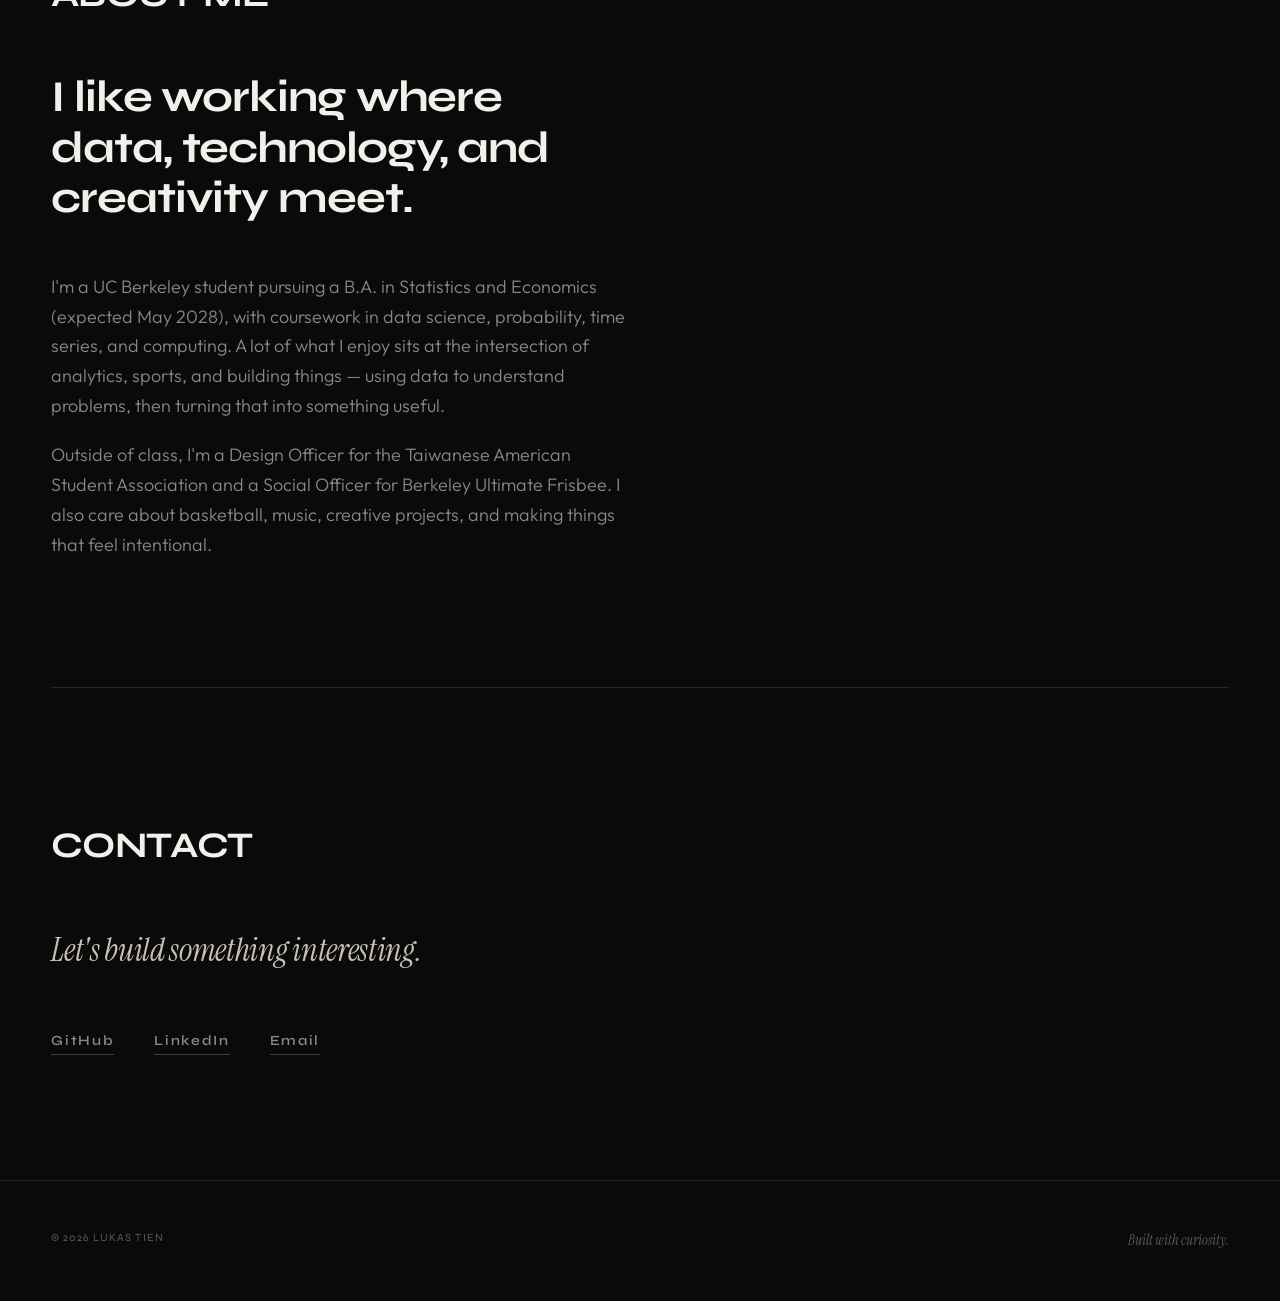
==== commit be638fed: "Transform portfolio into interactive project archive with 9 case studies" ====
--- a/index.html
+++ b/index.html
@@ -5,6 +5,12 @@
   <meta name="viewport" content="width=device-width, initial-scale=1.0" />
   <meta name="description" content="Lukas Tien — UC Berkeley student studying Statistics, Data Science, and Economics." />
   <title>Lukas Tien</title>
+  <link rel="icon" href="assets/favicon.svg" type="image/svg+xml" />
+  <meta property="og:type" content="website" />
+  <meta property="og:title" content="Lukas Tien — Portfolio" />
+  <meta property="og:description" content="Projects in business intelligence, data analytics, data science, and data engineering — featuring Nintendo Intelligence Hub." />
+  <meta property="og:url" content="https://lukastien.github.io/" />
+  <meta property="og:image" content="https://lukastien.github.io/assets/nintendo/executive-overview.jpg" />
 
   <!-- Typography: Syne for display, Instrument Serif for accent, Outfit for body -->
   <link rel="preconnect" href="https://fonts.googleapis.com" />
@@ -14,6 +20,7 @@
   <link rel="stylesheet" href="styles.css" />
 </head>
 <body>
+  <a class="skip-link" href="#projects">Skip to content</a>
   <!-- Navigation -->
   <header class="site-header">
     <a href="#top" class="logo">LUKAS TIEN</a>
@@ -92,7 +99,7 @@
           </div>
           <div class="timeline-content">
             <span class="timeline-meta">02 · JUL 2026</span>
-            <h3 class="timeline-heading">EMPLOYEE ATTRITION &amp; RETENTION ANALYSIS</h3>
+            <h3 class="timeline-heading"><a class="timeline-title-link" href="projects/employee-attrition/">EMPLOYEE ATTRITION &amp; RETENTION ANALYSIS <span class="timeline-arrow" aria-hidden="true">→</span></a></h3>
             <p class="timeline-desc">
               Built a SQL schema on 1,470+ employee records to quantify attrition by tenure,
               overtime, and salary band. Trained logistic regression and XGBoost models to
@@ -100,8 +107,7 @@
               $455,000 in savings.
             </p>
             <p class="timeline-tech">PYTHON · SQL · EXCEL · TABLEAU</p>
-            <!-- TODO: Replace # with your project GitHub URL, then remove class="hidden" -->
-            <a class="timeline-repo hidden" href="#" target="_blank" rel="noopener noreferrer">View on GitHub →</a>
+            <a class="timeline-view" href="projects/employee-attrition/">View Project →</a>
           </div>
         </article>
 
@@ -111,7 +117,7 @@
           </div>
           <div class="timeline-content">
             <span class="timeline-meta">03 · JUN 2026</span>
-            <h3 class="timeline-heading">RECORD LABEL EVENT &amp; MARKETING ANALYTICS</h3>
+            <h3 class="timeline-heading"><a class="timeline-title-link" href="projects/record-label-analytics/">RECORD LABEL EVENT &amp; MARKETING ANALYTICS <span class="timeline-arrow" aria-hidden="true">→</span></a></h3>
             <p class="timeline-desc">
               Built a SQL database of 100+ events tracking spend KPIs by genre to guide
               booking strategy. Analyzed marketing ROI across attendees and delivered a
@@ -119,8 +125,7 @@
               top-performing genres.
             </p>
             <p class="timeline-tech">PYTHON · SQL · EXCEL · TABLEAU</p>
-            <!-- TODO: Replace # with your project GitHub URL, then remove class="hidden" -->
-            <a class="timeline-repo hidden" href="#" target="_blank" rel="noopener noreferrer">View on GitHub →</a>
+            <a class="timeline-view" href="projects/record-label-analytics/">View Project →</a>
           </div>
         </article>
 
@@ -130,7 +135,7 @@
           </div>
           <div class="timeline-content">
             <span class="timeline-meta">04 · MAY 2026</span>
-            <h3 class="timeline-heading">PORTFOLIO RISK &amp; ROBO-ADVISOR ALLOCATION ENGINE</h3>
+            <h3 class="timeline-heading"><a class="timeline-title-link" href="projects/portfolio-risk/">PORTFOLIO RISK &amp; ROBO-ADVISOR ALLOCATION ENGINE <span class="timeline-arrow" aria-hidden="true">→</span></a></h3>
             <p class="timeline-desc">
               Built a Modern Portfolio Theory optimizer on historical price data across 25+
               securities to simulate robo-advisor allocation by risk profile. Calculated
@@ -138,8 +143,7 @@
               against a 60/40 benchmark in Tableau.
             </p>
             <p class="timeline-tech">PYTHON · SQL · TABLEAU</p>
-            <!-- TODO: Replace # with your project GitHub URL, then remove class="hidden" -->
-            <a class="timeline-repo hidden" href="#" target="_blank" rel="noopener noreferrer">View on GitHub →</a>
+            <a class="timeline-view" href="projects/portfolio-risk/">View Project →</a>
           </div>
         </article>
 
@@ -149,7 +153,7 @@
           </div>
           <div class="timeline-content">
             <span class="timeline-meta">05 · APR 2026</span>
-            <h3 class="timeline-heading">BNPL PAYMENT DEFAULT &amp; COLLECTIONS RISK</h3>
+            <h3 class="timeline-heading"><a class="timeline-title-link" href="projects/bnpl-risk/">BNPL PAYMENT DEFAULT &amp; COLLECTIONS RISK <span class="timeline-arrow" aria-hidden="true">→</span></a></h3>
             <p class="timeline-desc">
               Engineered features from 200K+ credit records to flag high-risk borrowers
               before default. Applied survival analysis to model time-to-default, and built
@@ -157,8 +161,7 @@
               write-off cost by risk tier.
             </p>
             <p class="timeline-tech">PYTHON · SQL · EXCEL</p>
-            <!-- TODO: Replace # with your project GitHub URL, then remove class="hidden" -->
-            <a class="timeline-repo hidden" href="#" target="_blank" rel="noopener noreferrer">View on GitHub →</a>
+            <a class="timeline-view" href="projects/bnpl-risk/">View Project →</a>
           </div>
         </article>
 
@@ -168,15 +171,14 @@
           </div>
           <div class="timeline-content">
             <span class="timeline-meta">06</span>
-            <h3 class="timeline-heading">NBA PLAYER-TEAM FIT ANALYSIS</h3>
+            <h3 class="timeline-heading"><a class="timeline-title-link" href="projects/nba-player-fit/">NBA PLAYER-TEAM FIT ANALYSIS <span class="timeline-arrow" aria-hidden="true">→</span></a></h3>
             <p class="timeline-desc">
               A data-driven project exploring how well an NBA player fits a team's
               style of play — looking at pace, transition offense, shooting,
               play style, defense, and team needs.
             </p>
             <p class="timeline-tech">PYTHON · SQL · DATA ANALYSIS · SPORTS ANALYTICS</p>
-            <!-- TODO: Replace # with your project GitHub URL, then remove class="hidden" -->
-            <a class="timeline-repo hidden" href="#" target="_blank" rel="noopener noreferrer">View on GitHub →</a>
+            <a class="timeline-view" href="projects/nba-player-fit/">View Project →</a>
           </div>
         </article>
 
@@ -186,14 +188,13 @@
           </div>
           <div class="timeline-content">
             <span class="timeline-meta">07</span>
-            <h3 class="timeline-heading">MARKOV CHAIN MARKET MODELING</h3>
+            <h3 class="timeline-heading"><a class="timeline-title-link" href="projects/markov-market-modeling/">MARKOV CHAIN MARKET MODELING <span class="timeline-arrow" aria-hidden="true">→</span></a></h3>
             <p class="timeline-desc">
               A project exploring financial market states and transition
               probabilities using Markov chains and probability concepts.
             </p>
             <p class="timeline-tech">PYTHON · STATISTICS · PROBABILITY · MARKOV CHAINS</p>
-            <!-- TODO: Replace # with your project GitHub URL, then remove class="hidden" -->
-            <a class="timeline-repo hidden" href="#" target="_blank" rel="noopener noreferrer">View on GitHub →</a>
+            <a class="timeline-view" href="projects/markov-market-modeling/">View Project →</a>
           </div>
         </article>
 
@@ -203,14 +204,13 @@
           </div>
           <div class="timeline-content">
             <span class="timeline-meta">08</span>
-            <h3 class="timeline-heading">MOBILITY LOAN CLOSET</h3>
+            <h3 class="timeline-heading"><a class="timeline-title-link" href="projects/mobility-loan-closet/">MOBILITY LOAN CLOSET <span class="timeline-arrow" aria-hidden="true">→</span></a></h3>
             <p class="timeline-desc">
               An inventory and equipment loan management application designed
               to manage equipment, borrowers, and loans.
             </p>
             <p class="timeline-tech">APPSHEET · GOOGLE SHEETS · GOOGLE APPS SCRIPT · AUTOMATION · API INTEGRATION</p>
-            <!-- TODO: Replace # with your project GitHub URL, then remove class="hidden" -->
-            <a class="timeline-repo hidden" href="#" target="_blank" rel="noopener noreferrer">View on GitHub →</a>
+            <a class="timeline-view" href="projects/mobility-loan-closet/">View Project →</a>
           </div>
         </article>
 
@@ -220,14 +220,13 @@
           </div>
           <div class="timeline-content">
             <span class="timeline-meta">09</span>
-            <h3 class="timeline-heading">ARBFINDER</h3>
+            <h3 class="timeline-heading"><a class="timeline-title-link" href="projects/arbfinder/">ARBFINDER <span class="timeline-arrow" aria-hidden="true">→</span></a></h3>
             <p class="timeline-desc">
               A sports analytics project exploring betting markets, APIs,
               and arbitrage opportunities.
             </p>
             <p class="timeline-tech">PYTHON · APIS · DATA ANALYSIS</p>
-            <!-- TODO: Replace # with your project GitHub URL, then remove class="hidden" -->
-            <a class="timeline-repo hidden" href="#" target="_blank" rel="noopener noreferrer">View on GitHub →</a>
+            <a class="timeline-view" href="projects/arbfinder/">View Project →</a>
           </div>
         </article>
       </div>
--- a/styles.css
+++ b/styles.css
@@ -788,3 +788,78 @@
     animation-duration: 0.01ms !important;
   }
 }
+
+/* ========================================
+   Clickable Timeline Projects
+   ======================================== */
+
+.skip-link {
+  position: absolute;
+  left: 1rem;
+  top: -100px;
+  z-index: 200;
+  background: var(--text);
+  color: var(--bg);
+  font-family: var(--font-display);
+  font-size: 0.75rem;
+  letter-spacing: 0.1em;
+  padding: 0.75rem 1rem;
+}
+
+.skip-link:focus {
+  top: 1rem;
+}
+
+.timeline-title-link {
+  display: inline;
+}
+
+.timeline-title-link::after {
+  content: "";
+  position: absolute;
+  inset: 0;
+}
+
+.timeline-arrow {
+  display: inline-block;
+  opacity: 0;
+  transform: translateX(-4px);
+  transition: opacity 0.25s var(--ease), transform 0.25s var(--ease);
+  color: var(--text-muted);
+}
+
+.timeline-item:hover .timeline-arrow,
+.timeline-item:focus-within .timeline-arrow {
+  opacity: 1;
+  transform: translateX(0);
+}
+
+.timeline-item:focus-within {
+  outline: 1px solid var(--border-strong);
+  outline-offset: 0.5rem;
+}
+
+.timeline-title-link:focus-visible {
+  outline: 2px solid var(--text);
+  outline-offset: 3px;
+}
+
+.timeline-view {
+  position: relative;
+  z-index: 2;
+  display: inline-block;
+  font-family: var(--font-display);
+  font-weight: 600;
+  font-size: 0.6875rem;
+  letter-spacing: 0.1em;
+  color: var(--text-muted);
+  border-bottom: 1px solid var(--border);
+  padding: 0.35rem 0 0.15rem;
+  transition: color 0.25s var(--ease), border-color 0.25s var(--ease);
+}
+
+.timeline-view:hover,
+.timeline-view:focus-visible {
+  color: var(--text);
+  border-bottom-color: var(--text);
+}
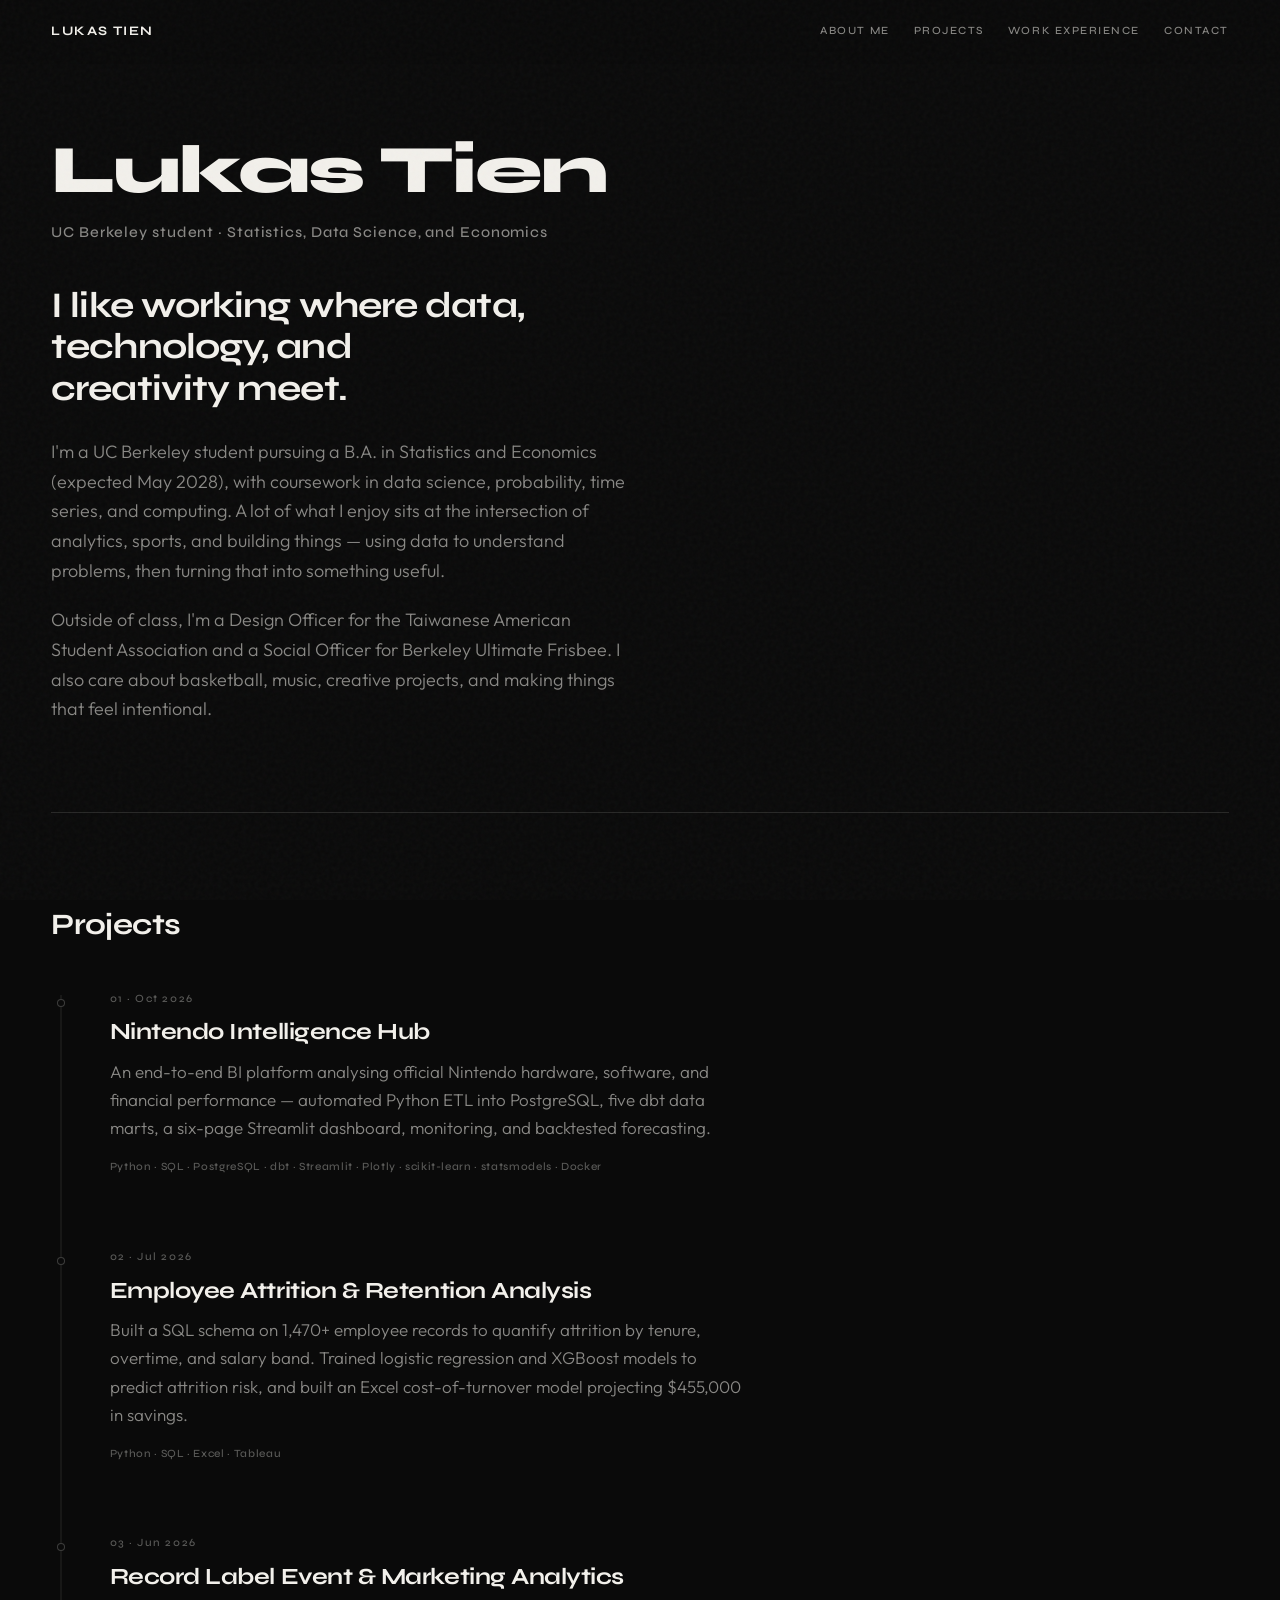
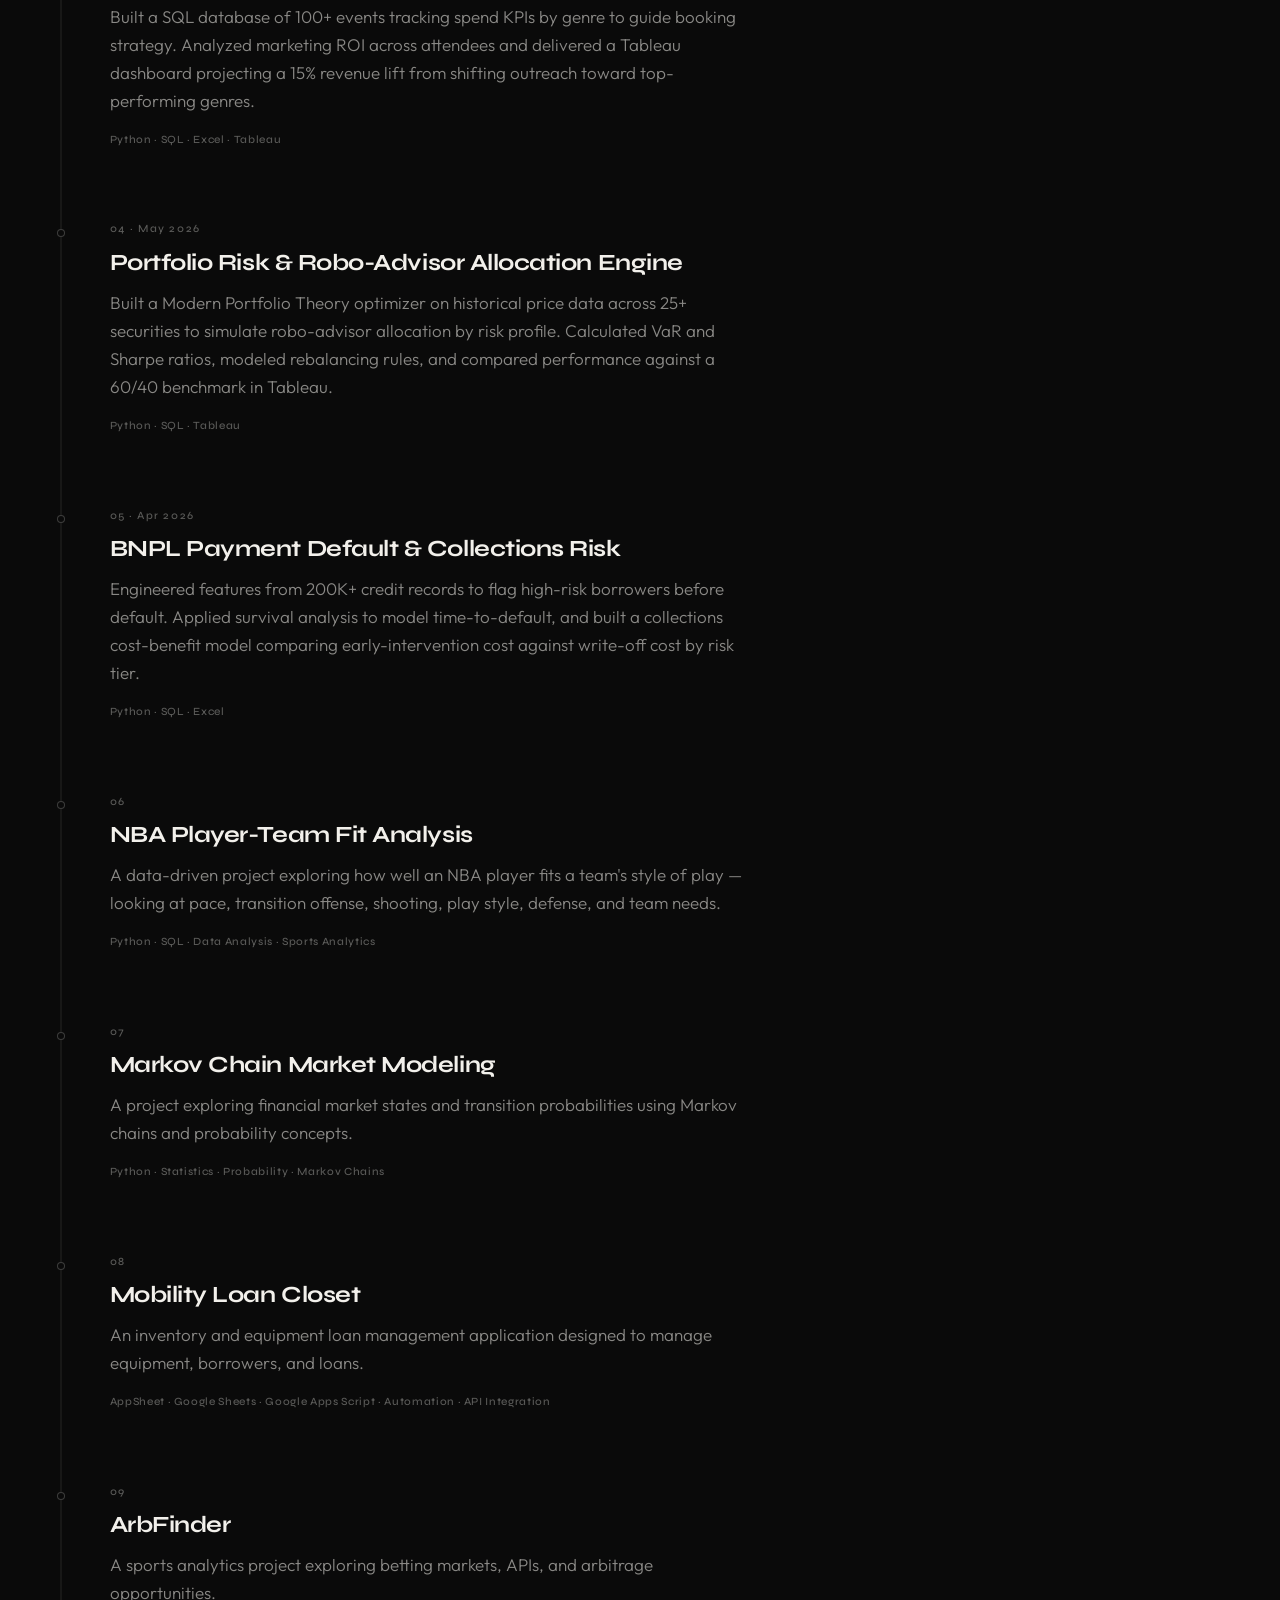
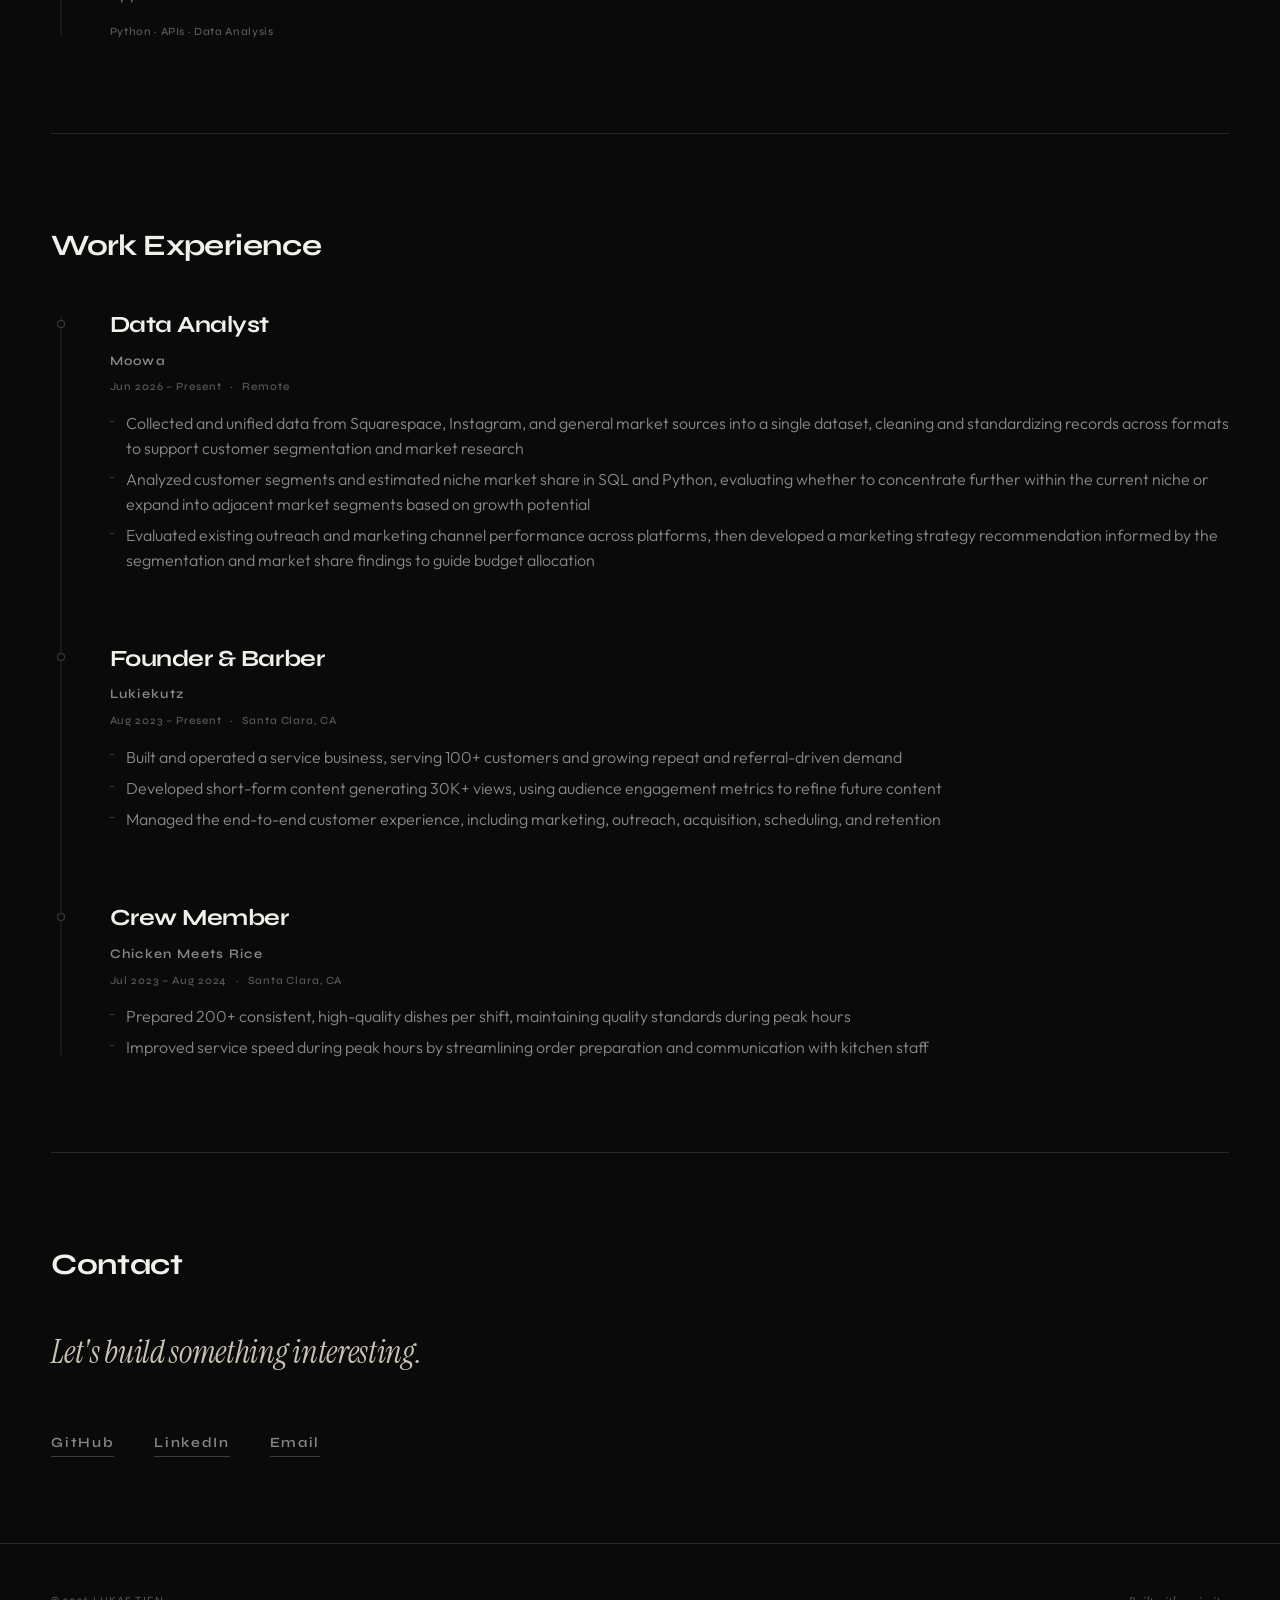
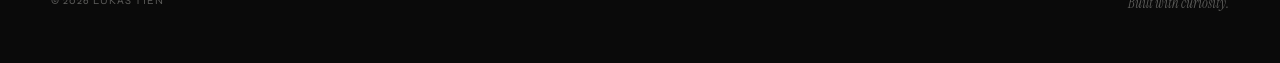
==== commit 30eba625: "Refine portfolio: About-first layout, uniform project timeline, tighter spacing" ====
--- a/index.html
+++ b/index.html
@@ -20,14 +20,14 @@
   <link rel="stylesheet" href="styles.css" />
 </head>
 <body>
-  <a class="skip-link" href="#projects">Skip to content</a>
+  <a class="skip-link" href="#about">Skip to content</a>
   <!-- Navigation -->
   <header class="site-header">
     <a href="#top" class="logo">LUKAS TIEN</a>
     <nav class="nav" aria-label="Primary">
+      <a href="#about">ABOUT ME</a>
       <a href="#projects">PROJECTS</a>
       <a href="#experience">WORK EXPERIENCE</a>
-      <a href="#about">ABOUT ME</a>
       <a href="#contact">CONTACT</a>
     </nav>
     <button class="nav-toggle" aria-label="Open menu" aria-expanded="false">
@@ -37,299 +37,17 @@
   </header>
 
   <nav class="mobile-nav" aria-label="Mobile" hidden>
+    <a href="#about">ABOUT ME</a>
     <a href="#projects">PROJECTS</a>
     <a href="#experience">WORK EXPERIENCE</a>
-    <a href="#about">ABOUT ME</a>
     <a href="#contact">CONTACT</a>
   </nav>
 
   <main id="top">
-    <!-- Hero -->
-    <section class="hero" aria-label="Introduction">
-      <h1 class="hero-name">LUKAS TIEN</h1>
-      <p class="hero-role">UC BERKELEY STUDENT</p>
-      <p class="hero-fields">STATISTICS · DATA SCIENCE · ECONOMICS</p>
-    </section>
-
-    <!-- Projects -->
-    <section id="projects" class="section projects" aria-labelledby="projects-title">
-      <h2 id="projects-title" class="section-title">PROJECTS</h2>
-
-      <!-- Featured project -->
-      <article class="featured-project" aria-labelledby="featured-title">
-        <div class="featured-media">
-          <a href="projects/nintendo-intelligence-hub/" aria-label="View the Nintendo Intelligence Hub case study">
-            <img src="assets/nintendo/executive-overview.jpg" alt="Nintendo Intelligence Hub Executive Overview dashboard showing worldwide hardware and software KPI cards, consolidated net sales, and operating profit for FY3/2026" width="1024" height="647" />
-          </a>
-          <span class="featured-badge">FEATURED PROJECT</span>
-        </div>
-        <div class="featured-body">
-          <span class="timeline-meta">01 · OCT 2026</span>
-          <h3 id="featured-title" class="featured-heading">NINTENDO INTELLIGENCE HUB</h3>
-          <p class="featured-subtitle">End-to-end business intelligence &amp; predictive analytics</p>
-          <p class="timeline-desc">
-            An end-to-end BI platform analysing official Nintendo hardware, software, and
-            financial performance — automated Python ETL into a PostgreSQL warehouse, five
-            dbt data marts, a six-page Streamlit dashboard, monitoring with alerts, and
-            statistically backtested forecasting. Independent project built from public
-            Nintendo investor-relations data; not affiliated with or endorsed by Nintendo.
-          </p>
-          <ul class="featured-highlights">
-            <li><strong>2,323</strong> official Nintendo records integrated into PostgreSQL — reruns verified as no-ops</li>
-            <li><strong>980</strong> leakage-free backtesting folds comparing <strong>9</strong> forecasting models</li>
-            <li><strong>5</strong> documented dbt data marts · <strong>72</strong> dbt results, 0 failures</li>
-            <li><strong>6-page</strong> Streamlit dashboard plus Tableau-ready mart exports</li>
-          </ul>
-          <p class="timeline-tech">PYTHON · SQL · POSTGRESQL · DBT · STREAMLIT · PLOTLY · SCIKIT-LEARN · STATSMODELS · DOCKER</p>
-          <div class="featured-links">
-            <a class="featured-cta" href="projects/nintendo-intelligence-hub/">View Case Study →</a>
-            <a class="timeline-repo" href="https://github.com/lukastien/nintendo-intelligence-hub" target="_blank" rel="noopener noreferrer">View on GitHub →</a>
-          </div>
-        </div>
-      </article>
-
-      <div class="timeline">
-        <!--
-          To add a project: copy an article.timeline-item below.
-          To link a GitHub repo: set the href on .timeline-repo (remove "hidden" class).
-        -->
-        <article class="timeline-item">
-          <div class="timeline-marker" aria-hidden="true">
-            <span class="timeline-dot"></span>
-          </div>
-          <div class="timeline-content">
-            <span class="timeline-meta">02 · JUL 2026</span>
-            <h3 class="timeline-heading"><a class="timeline-title-link" href="projects/employee-attrition/">EMPLOYEE ATTRITION &amp; RETENTION ANALYSIS <span class="timeline-arrow" aria-hidden="true">→</span></a></h3>
-            <p class="timeline-desc">
-              Built a SQL schema on 1,470+ employee records to quantify attrition by tenure,
-              overtime, and salary band. Trained logistic regression and XGBoost models to
-              predict attrition risk, and built an Excel cost-of-turnover model projecting
-              $455,000 in savings.
-            </p>
-            <p class="timeline-tech">PYTHON · SQL · EXCEL · TABLEAU</p>
-            <a class="timeline-view" href="projects/employee-attrition/">View Project →</a>
-          </div>
-        </article>
-
-        <article class="timeline-item">
-          <div class="timeline-marker" aria-hidden="true">
-            <span class="timeline-dot"></span>
-          </div>
-          <div class="timeline-content">
-            <span class="timeline-meta">03 · JUN 2026</span>
-            <h3 class="timeline-heading"><a class="timeline-title-link" href="projects/record-label-analytics/">RECORD LABEL EVENT &amp; MARKETING ANALYTICS <span class="timeline-arrow" aria-hidden="true">→</span></a></h3>
-            <p class="timeline-desc">
-              Built a SQL database of 100+ events tracking spend KPIs by genre to guide
-              booking strategy. Analyzed marketing ROI across attendees and delivered a
-              Tableau dashboard projecting a 15% revenue lift from shifting outreach toward
-              top-performing genres.
-            </p>
-            <p class="timeline-tech">PYTHON · SQL · EXCEL · TABLEAU</p>
-            <a class="timeline-view" href="projects/record-label-analytics/">View Project →</a>
-          </div>
-        </article>
-
-        <article class="timeline-item">
-          <div class="timeline-marker" aria-hidden="true">
-            <span class="timeline-dot"></span>
-          </div>
-          <div class="timeline-content">
-            <span class="timeline-meta">04 · MAY 2026</span>
-            <h3 class="timeline-heading"><a class="timeline-title-link" href="projects/portfolio-risk/">PORTFOLIO RISK &amp; ROBO-ADVISOR ALLOCATION ENGINE <span class="timeline-arrow" aria-hidden="true">→</span></a></h3>
-            <p class="timeline-desc">
-              Built a Modern Portfolio Theory optimizer on historical price data across 25+
-              securities to simulate robo-advisor allocation by risk profile. Calculated
-              VaR and Sharpe ratios, modeled rebalancing rules, and compared performance
-              against a 60/40 benchmark in Tableau.
-            </p>
-            <p class="timeline-tech">PYTHON · SQL · TABLEAU</p>
-            <a class="timeline-view" href="projects/portfolio-risk/">View Project →</a>
-          </div>
-        </article>
-
-        <article class="timeline-item">
-          <div class="timeline-marker" aria-hidden="true">
-            <span class="timeline-dot"></span>
-          </div>
-          <div class="timeline-content">
-            <span class="timeline-meta">05 · APR 2026</span>
-            <h3 class="timeline-heading"><a class="timeline-title-link" href="projects/bnpl-risk/">BNPL PAYMENT DEFAULT &amp; COLLECTIONS RISK <span class="timeline-arrow" aria-hidden="true">→</span></a></h3>
-            <p class="timeline-desc">
-              Engineered features from 200K+ credit records to flag high-risk borrowers
-              before default. Applied survival analysis to model time-to-default, and built
-              a collections cost-benefit model comparing early-intervention cost against
-              write-off cost by risk tier.
-            </p>
-            <p class="timeline-tech">PYTHON · SQL · EXCEL</p>
-            <a class="timeline-view" href="projects/bnpl-risk/">View Project →</a>
-          </div>
-        </article>
-
-        <article class="timeline-item">
-          <div class="timeline-marker" aria-hidden="true">
-            <span class="timeline-dot"></span>
-          </div>
-          <div class="timeline-content">
-            <span class="timeline-meta">06</span>
-            <h3 class="timeline-heading"><a class="timeline-title-link" href="projects/nba-player-fit/">NBA PLAYER-TEAM FIT ANALYSIS <span class="timeline-arrow" aria-hidden="true">→</span></a></h3>
-            <p class="timeline-desc">
-              A data-driven project exploring how well an NBA player fits a team's
-              style of play — looking at pace, transition offense, shooting,
-              play style, defense, and team needs.
-            </p>
-            <p class="timeline-tech">PYTHON · SQL · DATA ANALYSIS · SPORTS ANALYTICS</p>
-            <a class="timeline-view" href="projects/nba-player-fit/">View Project →</a>
-          </div>
-        </article>
-
-        <article class="timeline-item">
-          <div class="timeline-marker" aria-hidden="true">
-            <span class="timeline-dot"></span>
-          </div>
-          <div class="timeline-content">
-            <span class="timeline-meta">07</span>
-            <h3 class="timeline-heading"><a class="timeline-title-link" href="projects/markov-market-modeling/">MARKOV CHAIN MARKET MODELING <span class="timeline-arrow" aria-hidden="true">→</span></a></h3>
-            <p class="timeline-desc">
-              A project exploring financial market states and transition
-              probabilities using Markov chains and probability concepts.
-            </p>
-            <p class="timeline-tech">PYTHON · STATISTICS · PROBABILITY · MARKOV CHAINS</p>
-            <a class="timeline-view" href="projects/markov-market-modeling/">View Project →</a>
-          </div>
-        </article>
-
-        <article class="timeline-item">
-          <div class="timeline-marker" aria-hidden="true">
-            <span class="timeline-dot"></span>
-          </div>
-          <div class="timeline-content">
-            <span class="timeline-meta">08</span>
-            <h3 class="timeline-heading"><a class="timeline-title-link" href="projects/mobility-loan-closet/">MOBILITY LOAN CLOSET <span class="timeline-arrow" aria-hidden="true">→</span></a></h3>
-            <p class="timeline-desc">
-              An inventory and equipment loan management application designed
-              to manage equipment, borrowers, and loans.
-            </p>
-            <p class="timeline-tech">APPSHEET · GOOGLE SHEETS · GOOGLE APPS SCRIPT · AUTOMATION · API INTEGRATION</p>
-            <a class="timeline-view" href="projects/mobility-loan-closet/">View Project →</a>
-          </div>
-        </article>
-
-        <article class="timeline-item">
-          <div class="timeline-marker" aria-hidden="true">
-            <span class="timeline-dot"></span>
-          </div>
-          <div class="timeline-content">
-            <span class="timeline-meta">09</span>
-            <h3 class="timeline-heading"><a class="timeline-title-link" href="projects/arbfinder/">ARBFINDER <span class="timeline-arrow" aria-hidden="true">→</span></a></h3>
-            <p class="timeline-desc">
-              A sports analytics project exploring betting markets, APIs,
-              and arbitrage opportunities.
-            </p>
-            <p class="timeline-tech">PYTHON · APIS · DATA ANALYSIS</p>
-            <a class="timeline-view" href="projects/arbfinder/">View Project →</a>
-          </div>
-        </article>
-      </div>
-    </section>
-
-    <!-- Work Experience -->
-    <section id="experience" class="section experience" aria-labelledby="experience-title">
-      <h2 id="experience-title" class="section-title">WORK EXPERIENCE</h2>
-
-      <div class="timeline timeline--experience">
-        <!-- To add experience: copy an article.timeline-item below and fill in the fields. -->
-
-        <article class="timeline-item">
-          <div class="timeline-marker" aria-hidden="true">
-            <span class="timeline-dot"></span>
-          </div>
-          <div class="timeline-content">
-            <h3 class="timeline-heading">Data Analyst</h3>
-            <p class="experience-org">Moowa</p>
-            <p class="experience-details">
-              <span>Jun 2026 – Present</span>
-              <span class="experience-sep">·</span>
-              <span>Remote</span>
-            </p>
-            <ul class="experience-bullets">
-              <li>
-                Collected and unified data from Squarespace, Instagram, and general market
-                sources into a single dataset, cleaning and standardizing records across
-                formats to support customer segmentation and market research
-              </li>
-              <li>
-                Analyzed customer segments and estimated niche market share in SQL and
-                Python, evaluating whether to concentrate further within the current niche
-                or expand into adjacent market segments based on growth potential
-              </li>
-              <li>
-                Evaluated existing outreach and marketing channel performance across
-                platforms, then developed a marketing strategy recommendation informed by
-                the segmentation and market share findings to guide budget allocation
-              </li>
-            </ul>
-          </div>
-        </article>
-
-        <article class="timeline-item">
-          <div class="timeline-marker" aria-hidden="true">
-            <span class="timeline-dot"></span>
-          </div>
-          <div class="timeline-content">
-            <h3 class="timeline-heading">Founder &amp; Barber</h3>
-            <p class="experience-org">Lukiekutz</p>
-            <p class="experience-details">
-              <span>Aug 2023 – Present</span>
-              <span class="experience-sep">·</span>
-              <span>Santa Clara, CA</span>
-            </p>
-            <ul class="experience-bullets">
-              <li>
-                Built and operated a service business, serving 100+ customers and growing
-                repeat and referral-driven demand
-              </li>
-              <li>
-                Developed short-form content generating 30K+ views, using audience
-                engagement metrics to refine future content
-              </li>
-              <li>
-                Managed the end-to-end customer experience, including marketing, outreach,
-                acquisition, scheduling, and retention
-              </li>
-            </ul>
-          </div>
-        </article>
-
-        <article class="timeline-item">
-          <div class="timeline-marker" aria-hidden="true">
-            <span class="timeline-dot"></span>
-          </div>
-          <div class="timeline-content">
-            <h3 class="timeline-heading">Crew Member</h3>
-            <p class="experience-org">Chicken Meets Rice</p>
-            <p class="experience-details">
-              <span>Jul 2023 – Aug 2024</span>
-              <span class="experience-sep">·</span>
-              <span>Santa Clara, CA</span>
-            </p>
-            <ul class="experience-bullets">
-              <li>
-                Prepared 200+ consistent, high-quality dishes per shift, maintaining
-                quality standards during peak hours
-              </li>
-              <li>
-                Improved service speed during peak hours by streamlining order preparation
-                and communication with kitchen staff
-              </li>
-            </ul>
-          </div>
-        </article>
-      </div>
-    </section>
-
-    <!-- About Me -->
-    <section id="about" class="section about" aria-labelledby="about-title">
-      <h2 id="about-title" class="section-title">ABOUT ME</h2>
+    <!-- About / Introduction -->
+    <section id="about" class="intro" aria-labelledby="about-title">
+      <h1 id="about-title" class="intro-name">Lukas Tien</h1>
+      <p class="intro-role">UC Berkeley student · Statistics, Data Science, and Economics</p>
       <p class="about-lead">
         I like working where data, technology, and creativity meet.
       </p>
@@ -349,9 +67,257 @@
       </div>
     </section>
 
+    <!-- Projects -->
+    <section id="projects" class="section projects" aria-labelledby="projects-title">
+      <h2 id="projects-title" class="section-title">Projects</h2>
+
+      <div class="timeline">
+        <!-- To add a project: copy an article.timeline-item and point its title link to the case-study page. -->
+        <article class="timeline-item">
+          <div class="timeline-marker" aria-hidden="true">
+            <span class="timeline-dot"></span>
+          </div>
+          <div class="timeline-content">
+            <span class="timeline-meta">01 · Oct 2026</span>
+            <h3 class="timeline-heading"><a class="timeline-title-link" href="projects/nintendo-intelligence-hub/">Nintendo Intelligence Hub <span class="timeline-arrow" aria-hidden="true">→</span></a></h3>
+            <p class="timeline-desc">
+              An end-to-end BI platform analysing official Nintendo hardware, software, and
+              financial performance — automated Python ETL into PostgreSQL, five dbt data
+              marts, a six-page Streamlit dashboard, monitoring, and backtested forecasting.
+            </p>
+            <p class="timeline-tech">Python · SQL · PostgreSQL · dbt · Streamlit · Plotly · scikit-learn · statsmodels · Docker</p>
+          </div>
+        </article>
+
+        <article class="timeline-item">
+          <div class="timeline-marker" aria-hidden="true">
+            <span class="timeline-dot"></span>
+          </div>
+          <div class="timeline-content">
+            <span class="timeline-meta">02 · Jul 2026</span>
+            <h3 class="timeline-heading"><a class="timeline-title-link" href="projects/employee-attrition/">Employee Attrition &amp; Retention Analysis <span class="timeline-arrow" aria-hidden="true">→</span></a></h3>
+            <p class="timeline-desc">
+              Built a SQL schema on 1,470+ employee records to quantify attrition by tenure,
+              overtime, and salary band. Trained logistic regression and XGBoost models to
+              predict attrition risk, and built an Excel cost-of-turnover model projecting
+              $455,000 in savings.
+            </p>
+            <p class="timeline-tech">Python · SQL · Excel · Tableau</p>
+          </div>
+        </article>
+
+        <article class="timeline-item">
+          <div class="timeline-marker" aria-hidden="true">
+            <span class="timeline-dot"></span>
+          </div>
+          <div class="timeline-content">
+            <span class="timeline-meta">03 · Jun 2026</span>
+            <h3 class="timeline-heading"><a class="timeline-title-link" href="projects/record-label-analytics/">Record Label Event &amp; Marketing Analytics <span class="timeline-arrow" aria-hidden="true">→</span></a></h3>
+            <p class="timeline-desc">
+              Built a SQL database of 100+ events tracking spend KPIs by genre to guide
+              booking strategy. Analyzed marketing ROI across attendees and delivered a
+              Tableau dashboard projecting a 15% revenue lift from shifting outreach toward
+              top-performing genres.
+            </p>
+            <p class="timeline-tech">Python · SQL · Excel · Tableau</p>
+          </div>
+        </article>
+
+        <article class="timeline-item">
+          <div class="timeline-marker" aria-hidden="true">
+            <span class="timeline-dot"></span>
+          </div>
+          <div class="timeline-content">
+            <span class="timeline-meta">04 · May 2026</span>
+            <h3 class="timeline-heading"><a class="timeline-title-link" href="projects/portfolio-risk/">Portfolio Risk &amp; Robo-Advisor Allocation Engine <span class="timeline-arrow" aria-hidden="true">→</span></a></h3>
+            <p class="timeline-desc">
+              Built a Modern Portfolio Theory optimizer on historical price data across 25+
+              securities to simulate robo-advisor allocation by risk profile. Calculated
+              VaR and Sharpe ratios, modeled rebalancing rules, and compared performance
+              against a 60/40 benchmark in Tableau.
+            </p>
+            <p class="timeline-tech">Python · SQL · Tableau</p>
+          </div>
+        </article>
+
+        <article class="timeline-item">
+          <div class="timeline-marker" aria-hidden="true">
+            <span class="timeline-dot"></span>
+          </div>
+          <div class="timeline-content">
+            <span class="timeline-meta">05 · Apr 2026</span>
+            <h3 class="timeline-heading"><a class="timeline-title-link" href="projects/bnpl-risk/">BNPL Payment Default &amp; Collections Risk <span class="timeline-arrow" aria-hidden="true">→</span></a></h3>
+            <p class="timeline-desc">
+              Engineered features from 200K+ credit records to flag high-risk borrowers
+              before default. Applied survival analysis to model time-to-default, and built
+              a collections cost-benefit model comparing early-intervention cost against
+              write-off cost by risk tier.
+            </p>
+            <p class="timeline-tech">Python · SQL · Excel</p>
+          </div>
+        </article>
+
+        <article class="timeline-item">
+          <div class="timeline-marker" aria-hidden="true">
+            <span class="timeline-dot"></span>
+          </div>
+          <div class="timeline-content">
+            <span class="timeline-meta">06</span>
+            <h3 class="timeline-heading"><a class="timeline-title-link" href="projects/nba-player-fit/">NBA Player-Team Fit Analysis <span class="timeline-arrow" aria-hidden="true">→</span></a></h3>
+            <p class="timeline-desc">
+              A data-driven project exploring how well an NBA player fits a team's
+              style of play — looking at pace, transition offense, shooting,
+              play style, defense, and team needs.
+            </p>
+            <p class="timeline-tech">Python · SQL · Data Analysis · Sports Analytics</p>
+          </div>
+        </article>
+
+        <article class="timeline-item">
+          <div class="timeline-marker" aria-hidden="true">
+            <span class="timeline-dot"></span>
+          </div>
+          <div class="timeline-content">
+            <span class="timeline-meta">07</span>
+            <h3 class="timeline-heading"><a class="timeline-title-link" href="projects/markov-market-modeling/">Markov Chain Market Modeling <span class="timeline-arrow" aria-hidden="true">→</span></a></h3>
+            <p class="timeline-desc">
+              A project exploring financial market states and transition
+              probabilities using Markov chains and probability concepts.
+            </p>
+            <p class="timeline-tech">Python · Statistics · Probability · Markov Chains</p>
+          </div>
+        </article>
+
+        <article class="timeline-item">
+          <div class="timeline-marker" aria-hidden="true">
+            <span class="timeline-dot"></span>
+          </div>
+          <div class="timeline-content">
+            <span class="timeline-meta">08</span>
+            <h3 class="timeline-heading"><a class="timeline-title-link" href="projects/mobility-loan-closet/">Mobility Loan Closet <span class="timeline-arrow" aria-hidden="true">→</span></a></h3>
+            <p class="timeline-desc">
+              An inventory and equipment loan management application designed
+              to manage equipment, borrowers, and loans.
+            </p>
+            <p class="timeline-tech">AppSheet · Google Sheets · Google Apps Script · Automation · API Integration</p>
+          </div>
+        </article>
+
+        <article class="timeline-item">
+          <div class="timeline-marker" aria-hidden="true">
+            <span class="timeline-dot"></span>
+          </div>
+          <div class="timeline-content">
+            <span class="timeline-meta">09</span>
+            <h3 class="timeline-heading"><a class="timeline-title-link" href="projects/arbfinder/">ArbFinder <span class="timeline-arrow" aria-hidden="true">→</span></a></h3>
+            <p class="timeline-desc">
+              A sports analytics project exploring betting markets, APIs,
+              and arbitrage opportunities.
+            </p>
+            <p class="timeline-tech">Python · APIs · Data Analysis</p>
+          </div>
+        </article>
+      </div>
+    </section>
+
+    <!-- Work Experience -->
+    <section id="experience" class="section experience" aria-labelledby="experience-title">
+      <h2 id="experience-title" class="section-title">Work Experience</h2>
+
+      <div class="timeline timeline--experience">
+        <!-- To add experience: copy an article.timeline-item below and fill in the fields. -->
+
+        <article class="timeline-item">
+          <div class="timeline-marker" aria-hidden="true">
+            <span class="timeline-dot"></span>
+          </div>
+          <div class="timeline-content">
+            <h3 class="timeline-heading">Data Analyst</h3>
+            <p class="experience-org">Moowa</p>
+            <p class="experience-details">
+              <span>Jun 2026 – Present</span>
+              <span class="experience-sep">·</span>
+              <span>Remote</span>
+            </p>
+            <ul class="experience-bullets">
+              <li>
+                Collected and unified data from Squarespace, Instagram, and general market
+                sources into a single dataset, cleaning and standardizing records across
+                formats to support customer segmentation and market research
+              </li>
+              <li>
+                Analyzed customer segments and estimated niche market share in SQL and
+                Python, evaluating whether to concentrate further within the current niche
+                or expand into adjacent market segments based on growth potential
+              </li>
+              <li>
+                Evaluated existing outreach and marketing channel performance across
+                platforms, then developed a marketing strategy recommendation informed by
+                the segmentation and market share findings to guide budget allocation
+              </li>
+            </ul>
+          </div>
+        </article>
+
+        <article class="timeline-item">
+          <div class="timeline-marker" aria-hidden="true">
+            <span class="timeline-dot"></span>
+          </div>
+          <div class="timeline-content">
+            <h3 class="timeline-heading">Founder &amp; Barber</h3>
+            <p class="experience-org">Lukiekutz</p>
+            <p class="experience-details">
+              <span>Aug 2023 – Present</span>
+              <span class="experience-sep">·</span>
+              <span>Santa Clara, CA</span>
+            </p>
+            <ul class="experience-bullets">
+              <li>
+                Built and operated a service business, serving 100+ customers and growing
+                repeat and referral-driven demand
+              </li>
+              <li>
+                Developed short-form content generating 30K+ views, using audience
+                engagement metrics to refine future content
+              </li>
+              <li>
+                Managed the end-to-end customer experience, including marketing, outreach,
+                acquisition, scheduling, and retention
+              </li>
+            </ul>
+          </div>
+        </article>
+
+        <article class="timeline-item">
+          <div class="timeline-marker" aria-hidden="true">
+            <span class="timeline-dot"></span>
+          </div>
+          <div class="timeline-content">
+            <h3 class="timeline-heading">Crew Member</h3>
+            <p class="experience-org">Chicken Meets Rice</p>
+            <p class="experience-details">
+              <span>Jul 2023 – Aug 2024</span>
+              <span class="experience-sep">·</span>
+              <span>Santa Clara, CA</span>
+            </p>
+            <ul class="experience-bullets">
+              <li>
+                Prepared 200+ consistent, high-quality dishes per shift, maintaining
+                quality standards during peak hours
+              </li>
+              <li>
+                Improved service speed during peak hours by streamlining order preparation
+                and communication with kitchen staff
+              </li>
+            </ul>
+          </div>
+        </article>
+      </div>
+    </section>
+
     <!-- Contact -->
     <section id="contact" class="section contact" aria-labelledby="contact-title">
-      <h2 id="contact-title" class="section-title">CONTACT</h2>
+      <h2 id="contact-title" class="section-title">Contact</h2>
       <p class="contact-invite">Let's build something interesting.</p>
       <ul class="contact-links">
         <li>
--- a/styles.css
+++ b/styles.css
@@ -217,60 +217,44 @@
 }
 
 .section {
-  padding-top: var(--space-2xl);
-  padding-bottom: var(--space-2xl);
+  padding-top: clamp(3.5rem, 8vw, 5.5rem);
+  padding-bottom: clamp(3.5rem, 8vw, 5.5rem);
   border-top: 1px solid var(--border);
 }
 
 .section-title {
   font-family: var(--font-display);
   font-weight: 700;
-  font-size: clamp(1.5rem, 3.5vw, 2.25rem);
+  font-size: clamp(1.35rem, 3vw, 1.85rem);
   letter-spacing: -0.02em;
-  margin-bottom: var(--space-lg);
-}
-
-/* ========================================
-   Hero
-   ======================================== */
-
-.hero {
-  min-height: 100vh;
-  min-height: 100dvh;
-  display: flex;
-  flex-direction: column;
-  justify-content: center;
-  padding-top: calc(var(--header-h) + var(--space-lg));
-  padding-bottom: var(--space-xl);
-  background:
-    radial-gradient(ellipse 80% 50% at 10% 0%, rgba(242, 240, 235, 0.03) 0%, transparent 55%),
-    radial-gradient(ellipse 60% 40% at 90% 80%, rgba(200, 194, 180, 0.025) 0%, transparent 50%);
-}
-
-.hero-name {
+  margin-bottom: 2.25rem;
+}
+
+/* ========================================
+   Intro (About)
+   ======================================== */
+
+.intro {
+  padding-top: calc(var(--header-h) + clamp(2.5rem, 6vw, 4.5rem));
+  padding-bottom: clamp(3.5rem, 8vw, 5.5rem);
+}
+
+.intro-name {
   font-family: var(--font-display);
   font-weight: 800;
-  font-size: clamp(3rem, 10vw, 7.5rem);
-  line-height: 0.95;
-  letter-spacing: -0.04em;
-  margin-bottom: clamp(1.25rem, 3vh, 2rem);
-}
-
-.hero-role {
-  font-family: var(--font-display);
-  font-weight: 600;
-  font-size: clamp(0.8125rem, 1.6vw, 1rem);
-  letter-spacing: 0.18em;
-  color: var(--text);
-  margin-bottom: 0.75rem;
-}
-
-.hero-fields {
+  font-size: clamp(2.5rem, 6vw, 4.25rem);
+  line-height: 1;
+  letter-spacing: -0.03em;
+  margin-bottom: 1rem;
+}
+
+.intro-role {
   font-family: var(--font-display);
   font-weight: 500;
-  font-size: clamp(0.6875rem, 1.3vw, 0.8125rem);
-  letter-spacing: 0.16em;
-  color: var(--text-muted);
+  font-size: clamp(0.8125rem, 1.5vw, 0.9375rem);
+  letter-spacing: 0.06em;
+  color: var(--text-muted);
+  margin-bottom: 2.5rem;
 }
 
 /* ========================================
@@ -358,7 +342,7 @@
 .timeline-heading {
   font-family: var(--font-display);
   font-weight: 700;
-  font-size: clamp(1.15rem, 2.8vw, 1.75rem);
+  font-size: clamp(1.05rem, 2.4vw, 1.45rem);
   letter-spacing: -0.02em;
   line-height: 1.2;
   margin-bottom: 0.75rem;
@@ -379,165 +363,14 @@
 .timeline-tech {
   font-family: var(--font-display);
   font-weight: 500;
-  font-size: 0.625rem;
-  letter-spacing: 0.14em;
+  font-size: 0.6875rem;
+  letter-spacing: 0.06em;
   color: var(--text-faint);
-  margin-bottom: 0.85rem;
-}
-
-.timeline-repo {
-  display: inline-block;
-  font-family: var(--font-display);
-  font-weight: 600;
-  font-size: 0.6875rem;
-  letter-spacing: 0.1em;
-  color: var(--text-muted);
-  border-bottom: 1px solid var(--border);
-  padding-bottom: 0.15rem;
-  transition: color 0.25s var(--ease), border-color 0.25s var(--ease);
-}
-
-.timeline-repo:hover {
-  color: var(--text);
-  border-bottom-color: var(--text);
-}
-
-/* ========================================
-   Featured Project
-   ======================================== */
-
-.featured-project {
-  border: 1px solid var(--border-strong);
-  background: var(--bg-elevated);
-  margin-bottom: var(--space-xl);
-}
-
-.featured-media {
-  position: relative;
-  border-bottom: 1px solid var(--border);
-  overflow: hidden;
-}
-
-.featured-media img {
-  width: 100%;
-  height: auto;
-  transition: transform 0.6s var(--ease), opacity 0.3s var(--ease);
-}
-
-.featured-media a:hover img,
-.featured-media a:focus-visible img {
-  transform: scale(1.015);
-  opacity: 0.92;
-}
-
-.featured-media a:focus-visible {
-  outline: 2px solid var(--text);
-  outline-offset: -2px;
-}
-
-.featured-badge {
-  position: absolute;
-  top: 1rem;
-  left: 1rem;
-  font-family: var(--font-display);
-  font-weight: 700;
-  font-size: 0.625rem;
-  letter-spacing: 0.16em;
-  color: var(--bg);
-  background: var(--text);
-  padding: 0.4rem 0.7rem;
-  pointer-events: none;
-}
-
-.featured-body {
-  padding: clamp(1.5rem, 3.5vw, 2.75rem);
-}
-
-.featured-heading {
-  font-family: var(--font-display);
-  font-weight: 800;
-  font-size: clamp(1.6rem, 4vw, 2.6rem);
-  letter-spacing: -0.03em;
-  line-height: 1.05;
-  margin-bottom: 0.5rem;
-}
-
-.featured-subtitle {
-  font-family: var(--font-serif);
-  font-style: italic;
-  font-size: clamp(1.05rem, 2vw, 1.3rem);
-  color: var(--accent-serif);
-  margin-bottom: 1.25rem;
-}
-
-.featured-highlights {
-  display: grid;
-  grid-template-columns: 1fr 1fr;
-  gap: 0.85rem 2rem;
-  margin: 1.5rem 0;
-  padding: 1.25rem 0;
-  border-top: 1px solid var(--border);
-  border-bottom: 1px solid var(--border);
-}
-
-.featured-highlights li {
-  position: relative;
-  padding-left: 1rem;
-  color: var(--text-muted);
-  font-size: 0.9375rem;
-  line-height: 1.55;
-}
-
-.featured-highlights li::before {
-  content: "";
-  position: absolute;
-  left: 0;
-  top: 0.65em;
-  width: 0.35rem;
-  height: 1px;
-  background: var(--border-strong);
-}
-
-.featured-highlights strong {
-  color: var(--text);
-  font-weight: 500;
-}
-
-.featured-links {
-  display: flex;
-  flex-wrap: wrap;
-  align-items: center;
-  gap: 1rem 2rem;
-  margin-top: 1.5rem;
-}
-
-.featured-cta {
-  font-family: var(--font-display);
-  font-weight: 700;
-  font-size: 0.75rem;
-  letter-spacing: 0.12em;
-  color: var(--bg);
-  background: var(--text);
-  padding: 0.85rem 1.4rem;
-  transition: opacity 0.25s var(--ease), transform 0.25s var(--ease);
-}
-
-.featured-cta:hover,
-.featured-cta:focus-visible {
-  opacity: 0.85;
-  transform: translateY(-1px);
-}
-
-@media (max-width: 780px) {
-  .featured-highlights {
-    grid-template-columns: 1fr;
-  }
-
-  .featured-links {
-    flex-direction: column;
-    align-items: flex-start;
-  }
-}
+  margin-bottom: 0;
+  line-height: 1.6;
+}
+
+
 
 /* ========================================
    Work Experience
@@ -606,11 +439,11 @@
 .about-lead {
   font-family: var(--font-display);
   font-weight: 700;
-  font-size: clamp(1.5rem, 4vw, 2.75rem);
+  font-size: clamp(1.35rem, 3.5vw, 2.25rem);
   line-height: 1.15;
   letter-spacing: -0.025em;
   max-width: 18ch;
-  margin-bottom: var(--space-lg);
+  margin-bottom: 1.75rem;
 }
 
 .about-content {
@@ -712,23 +545,23 @@
     display: flex;
   }
 
-  .hero {
+  .intro {
     padding-top: calc(var(--header-h) + 2rem);
-    padding-bottom: 3rem;
-  }
-
-  .hero-name {
-    font-size: clamp(2.75rem, 14vw, 4.5rem);
-  }
-
-  .hero-fields {
-    letter-spacing: 0.1em;
+    padding-bottom: 3.5rem;
+  }
+
+  .intro-name {
+    font-size: clamp(2.25rem, 11vw, 3rem);
+  }
+
+  .intro-role {
     line-height: 1.6;
+    margin-bottom: 2rem;
   }
 
   .section {
-    padding-top: var(--space-xl);
-    padding-bottom: var(--space-xl);
+    padding-top: 3.5rem;
+    padding-bottom: 3.5rem;
   }
 
   .timeline::before {
@@ -844,22 +677,4 @@
   outline-offset: 3px;
 }
 
-.timeline-view {
-  position: relative;
-  z-index: 2;
-  display: inline-block;
-  font-family: var(--font-display);
-  font-weight: 600;
-  font-size: 0.6875rem;
-  letter-spacing: 0.1em;
-  color: var(--text-muted);
-  border-bottom: 1px solid var(--border);
-  padding: 0.35rem 0 0.15rem;
-  transition: color 0.25s var(--ease), border-color 0.25s var(--ease);
-}
-
-.timeline-view:hover,
-.timeline-view:focus-visible {
-  color: var(--text);
-  border-bottom-color: var(--text);
-}
+
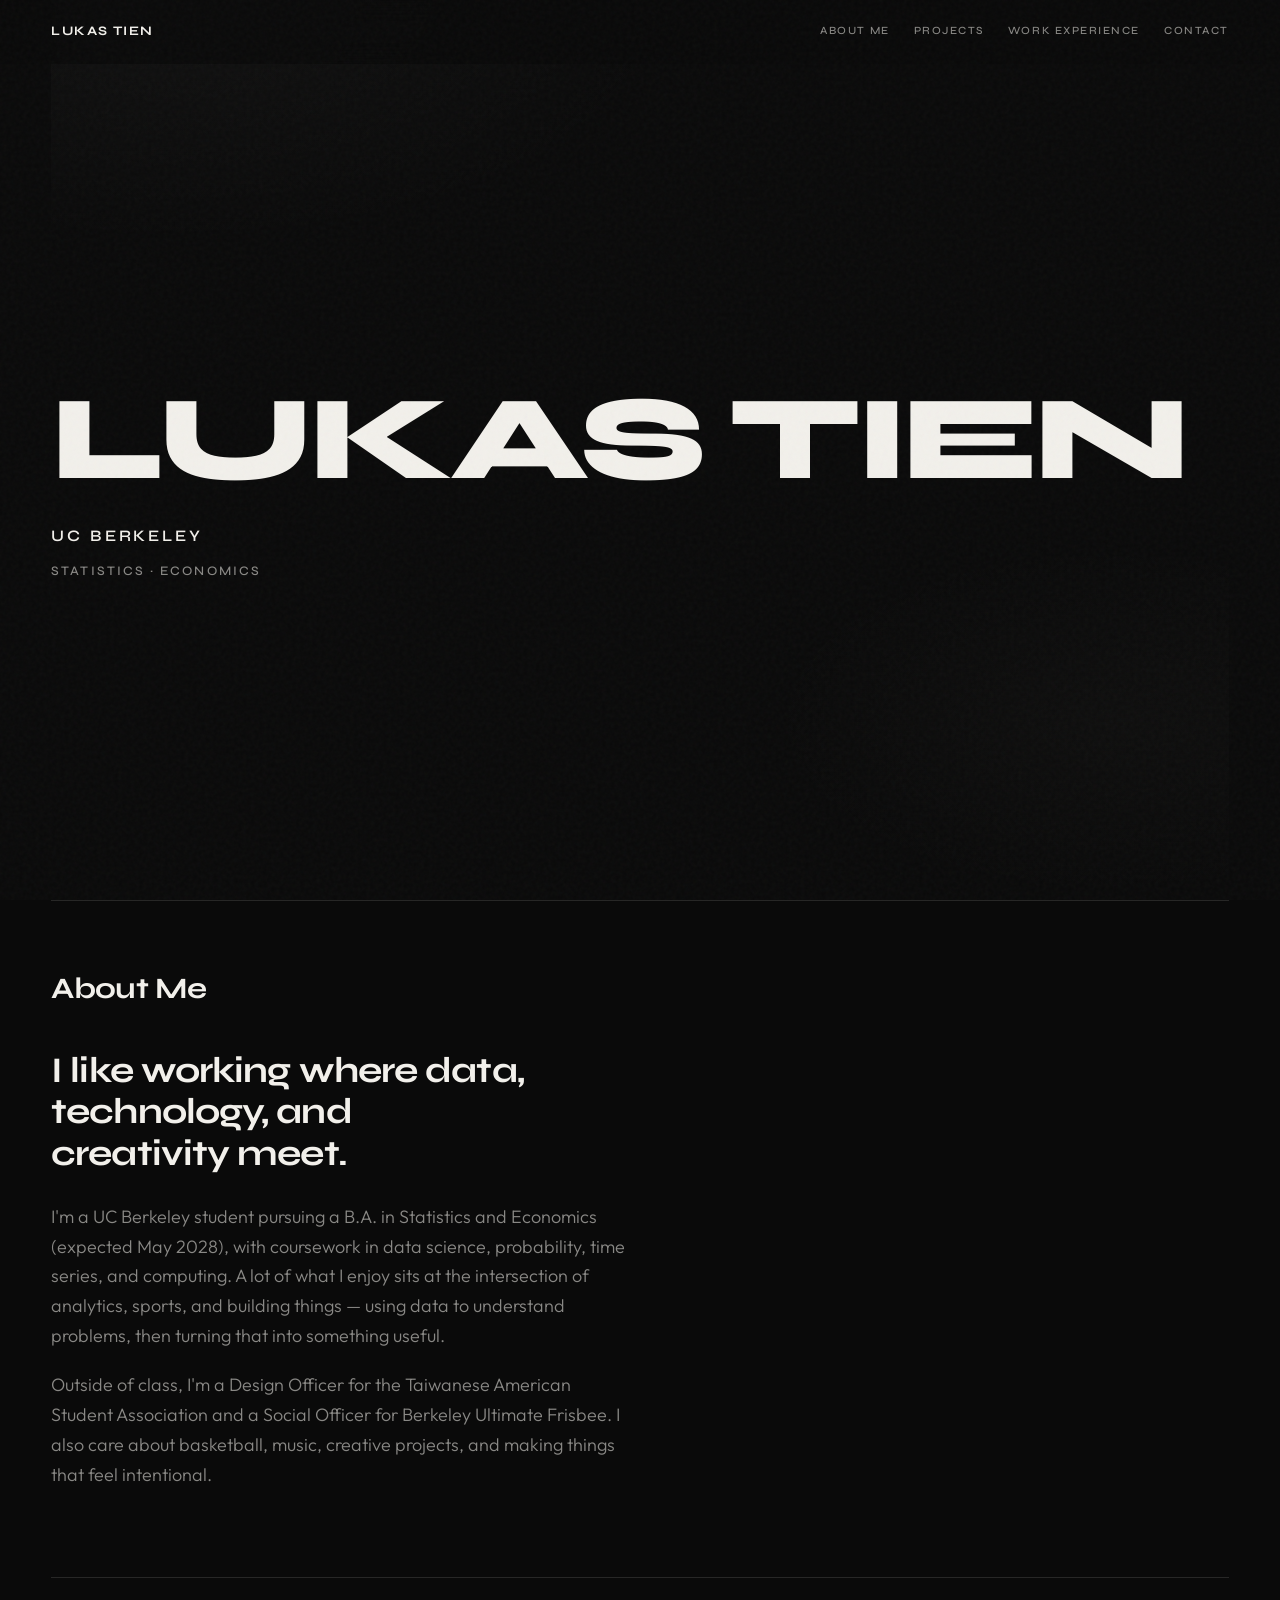
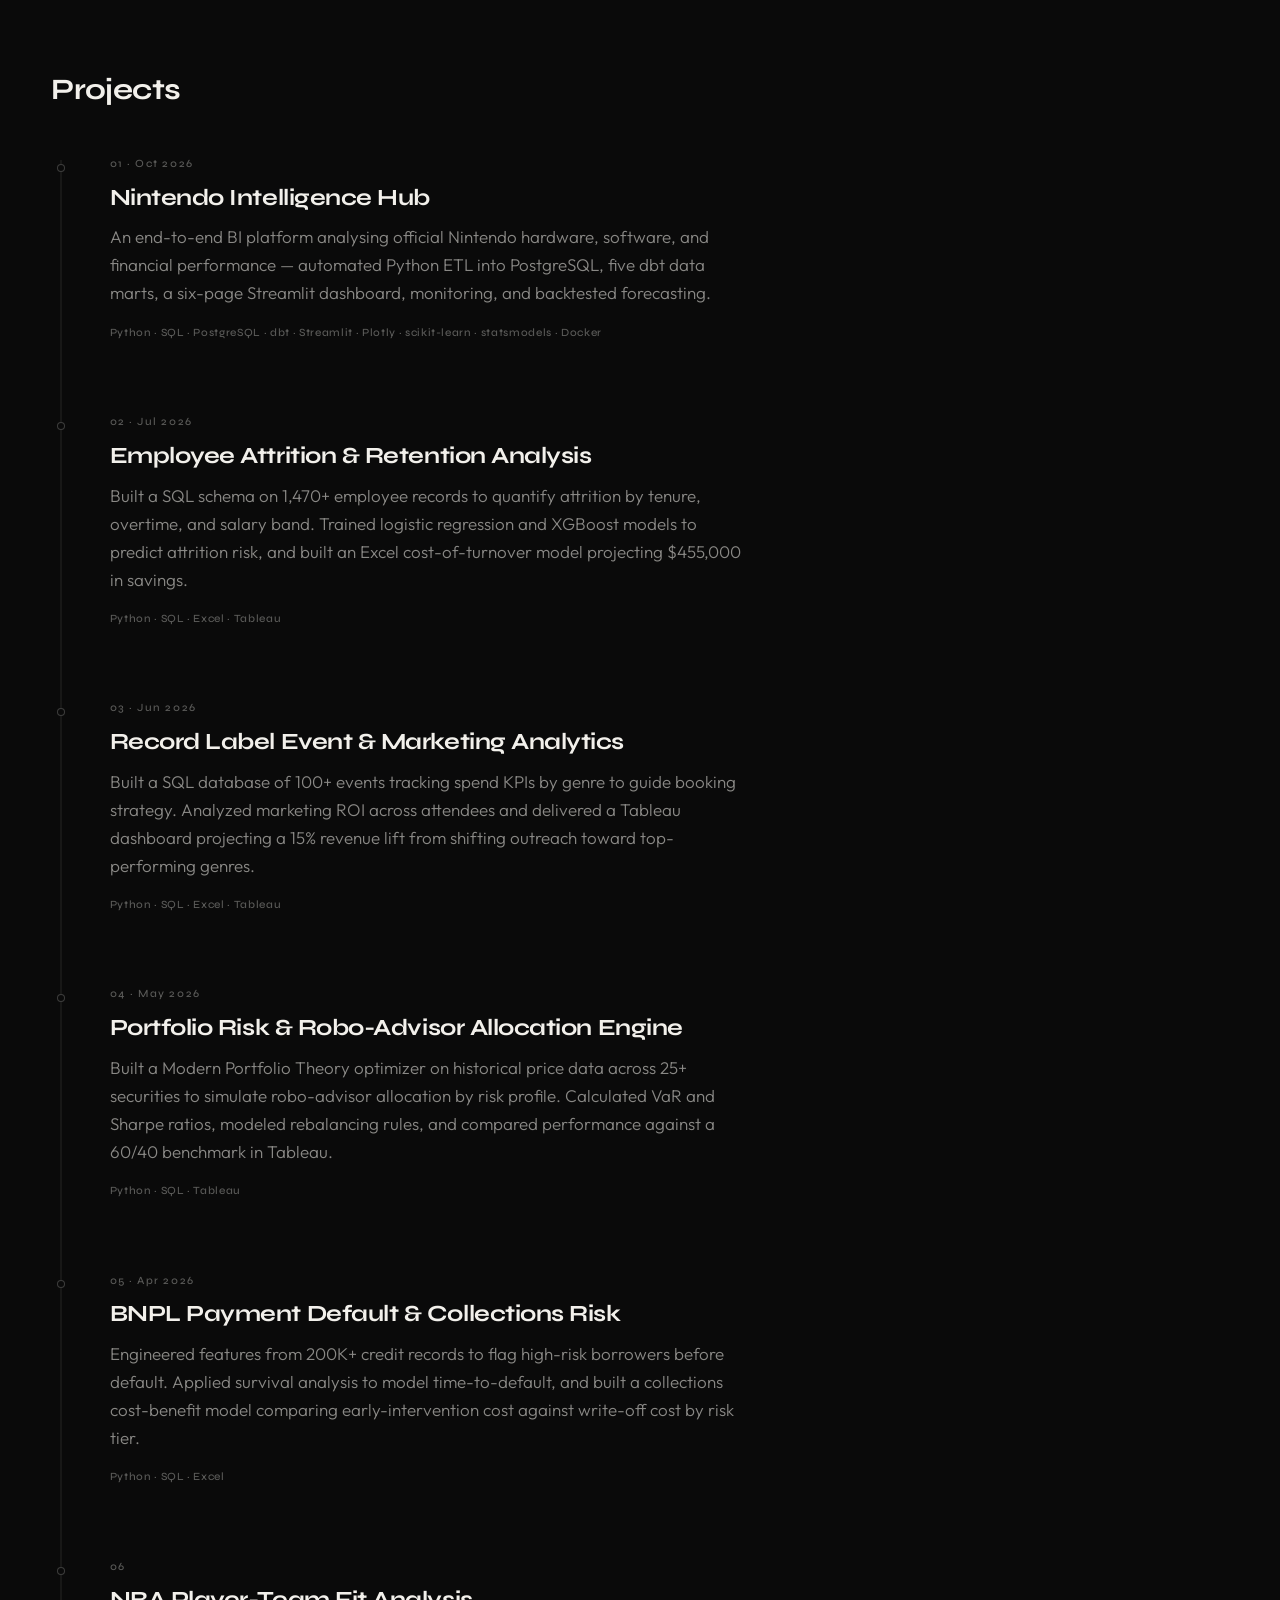
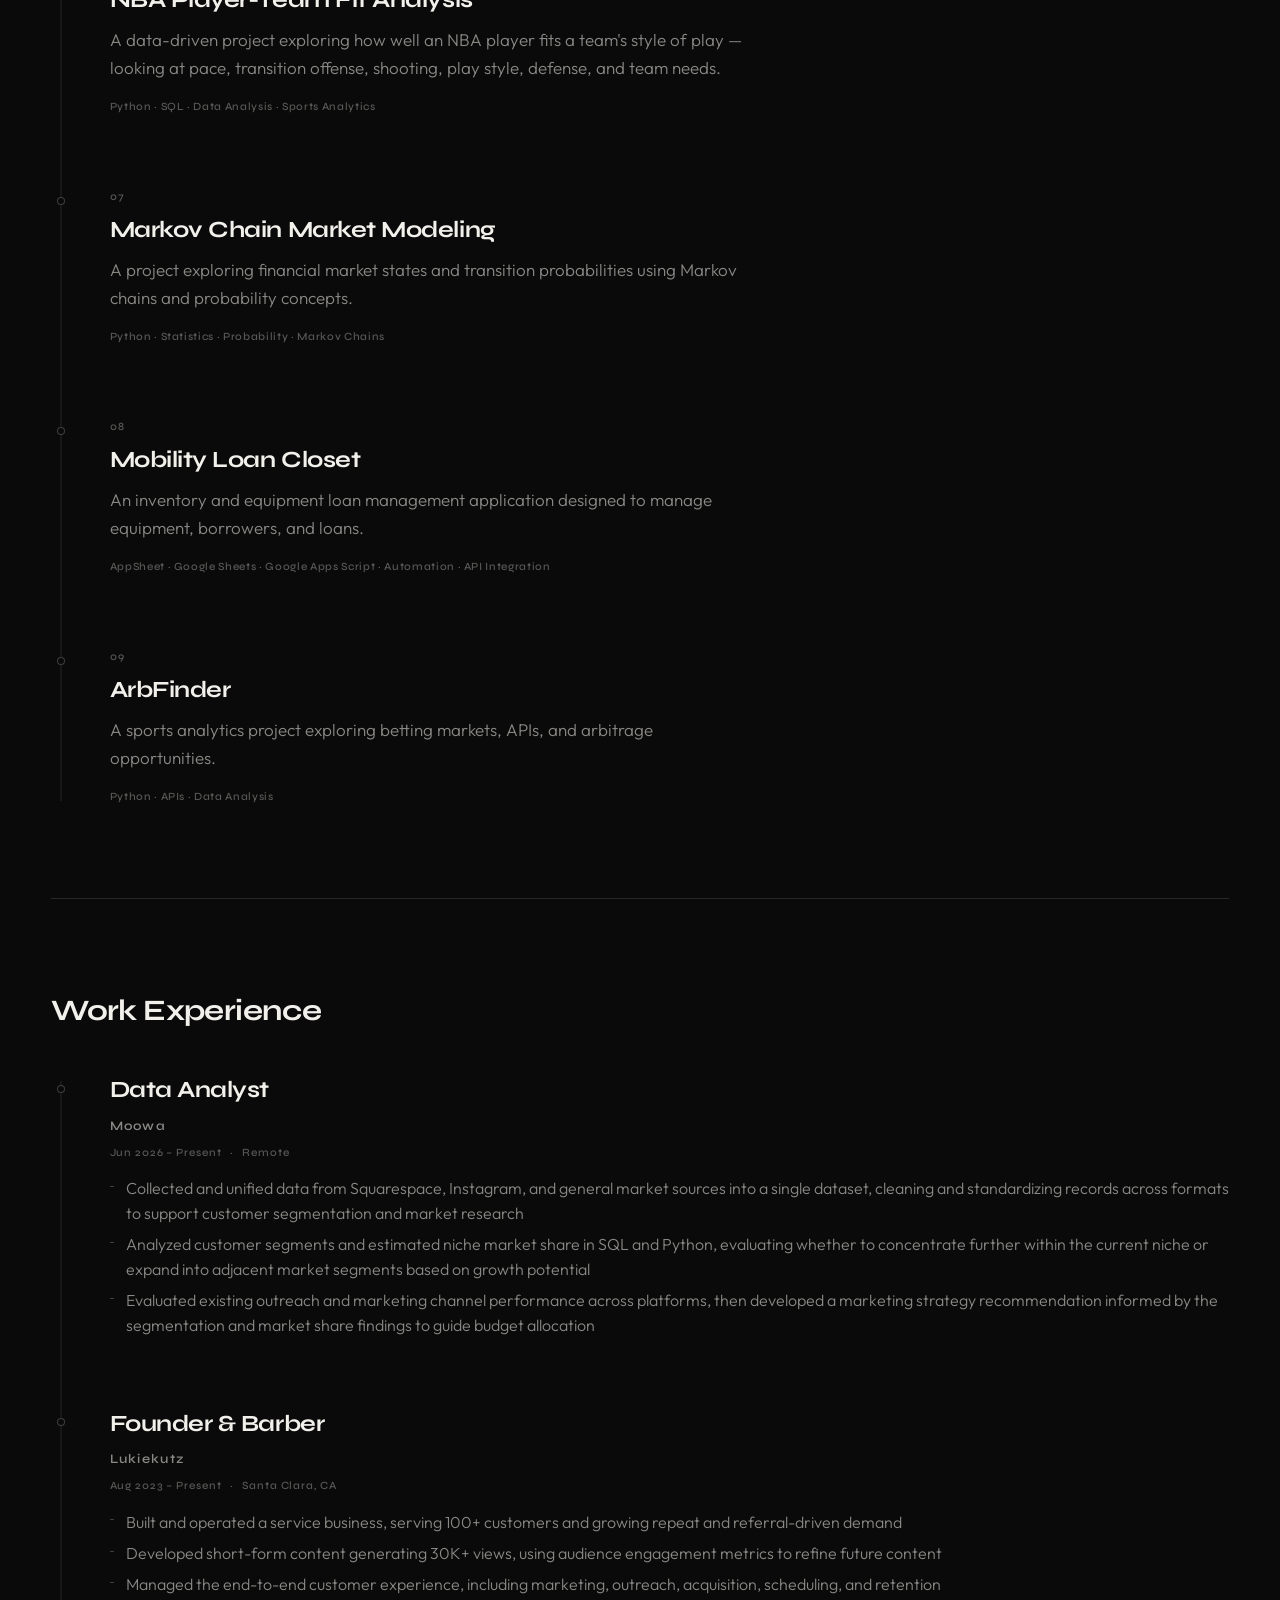
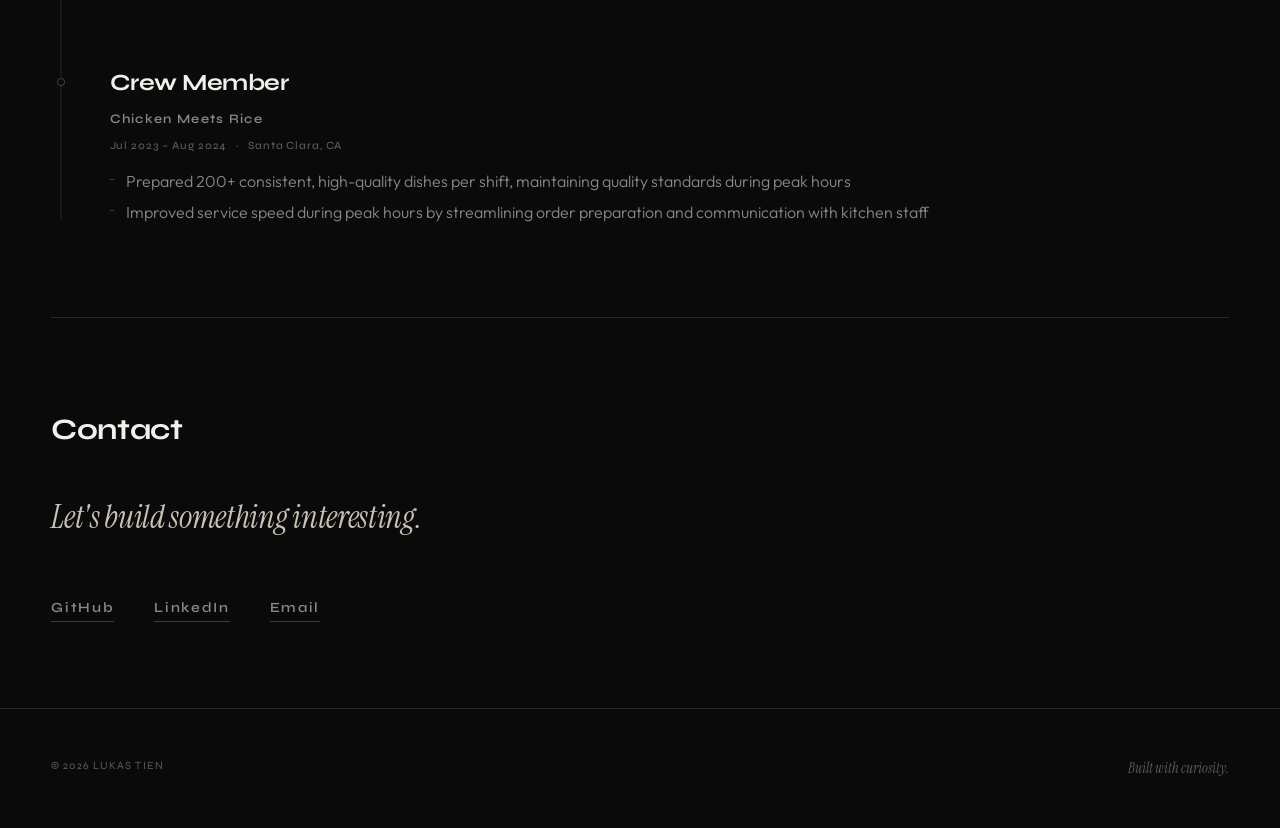
==== commit 8c9ce4da: "Restore original hero banner above About Me" ====
--- a/index.html
+++ b/index.html
@@ -44,10 +44,16 @@
   </nav>
 
   <main id="top">
-    <!-- About / Introduction -->
+    <!-- Hero -->
+    <section class="hero" aria-label="Introduction">
+      <h1 class="hero-name">LUKAS TIEN</h1>
+      <p class="hero-role">UC BERKELEY</p>
+      <p class="hero-fields">STATISTICS · ECONOMICS</p>
+    </section>
+
+    <!-- About Me -->
     <section id="about" class="intro" aria-labelledby="about-title">
-      <h1 id="about-title" class="intro-name">Lukas Tien</h1>
-      <p class="intro-role">UC Berkeley student · Statistics, Data Science, and Economics</p>
+      <h2 id="about-title" class="section-title">About Me</h2>
       <p class="about-lead">
         I like working where data, technology, and creativity meet.
       </p>
--- a/styles.css
+++ b/styles.css
@@ -231,30 +231,56 @@
 }
 
 /* ========================================
+   Hero
+   ======================================== */
+
+.hero {
+  min-height: 100vh;
+  min-height: 100dvh;
+  display: flex;
+  flex-direction: column;
+  justify-content: center;
+  padding-top: calc(var(--header-h) + var(--space-lg));
+  padding-bottom: var(--space-lg);
+  background:
+    radial-gradient(ellipse 80% 50% at 10% 0%, rgba(242, 240, 235, 0.03) 0%, transparent 55%),
+    radial-gradient(ellipse 60% 40% at 90% 80%, rgba(200, 194, 180, 0.025) 0%, transparent 50%);
+}
+
+.hero-name {
+  font-family: var(--font-display);
+  font-weight: 800;
+  font-size: clamp(3rem, 10vw, 7.5rem);
+  line-height: 0.95;
+  letter-spacing: -0.04em;
+  margin-bottom: clamp(1.25rem, 3vh, 2rem);
+}
+
+.hero-role {
+  font-family: var(--font-display);
+  font-weight: 600;
+  font-size: clamp(0.8125rem, 1.6vw, 1rem);
+  letter-spacing: 0.18em;
+  color: var(--text);
+  margin-bottom: 0.75rem;
+}
+
+.hero-fields {
+  font-family: var(--font-display);
+  font-weight: 500;
+  font-size: clamp(0.6875rem, 1.3vw, 0.8125rem);
+  letter-spacing: 0.16em;
+  color: var(--text-muted);
+}
+
+/* ========================================
    Intro (About)
    ======================================== */
 
 .intro {
-  padding-top: calc(var(--header-h) + clamp(2.5rem, 6vw, 4.5rem));
+  padding-top: clamp(2.5rem, 6vw, 4rem);
   padding-bottom: clamp(3.5rem, 8vw, 5.5rem);
-}
-
-.intro-name {
-  font-family: var(--font-display);
-  font-weight: 800;
-  font-size: clamp(2.5rem, 6vw, 4.25rem);
-  line-height: 1;
-  letter-spacing: -0.03em;
-  margin-bottom: 1rem;
-}
-
-.intro-role {
-  font-family: var(--font-display);
-  font-weight: 500;
-  font-size: clamp(0.8125rem, 1.5vw, 0.9375rem);
-  letter-spacing: 0.06em;
-  color: var(--text-muted);
-  margin-bottom: 2.5rem;
+  border-top: 1px solid var(--border);
 }
 
 /* ========================================
@@ -545,18 +571,23 @@
     display: flex;
   }
 
+  .hero {
+    padding-top: calc(var(--header-h) + 2rem);
+    padding-bottom: 3rem;
+  }
+
+  .hero-name {
+    font-size: clamp(2.75rem, 14vw, 4.5rem);
+  }
+
+  .hero-fields {
+    letter-spacing: 0.1em;
+    line-height: 1.6;
+  }
+
   .intro {
-    padding-top: calc(var(--header-h) + 2rem);
+    padding-top: 2.5rem;
     padding-bottom: 3.5rem;
-  }
-
-  .intro-name {
-    font-size: clamp(2.25rem, 11vw, 3rem);
-  }
-
-  .intro-role {
-    line-height: 1.6;
-    margin-bottom: 2rem;
   }
 
   .section {
